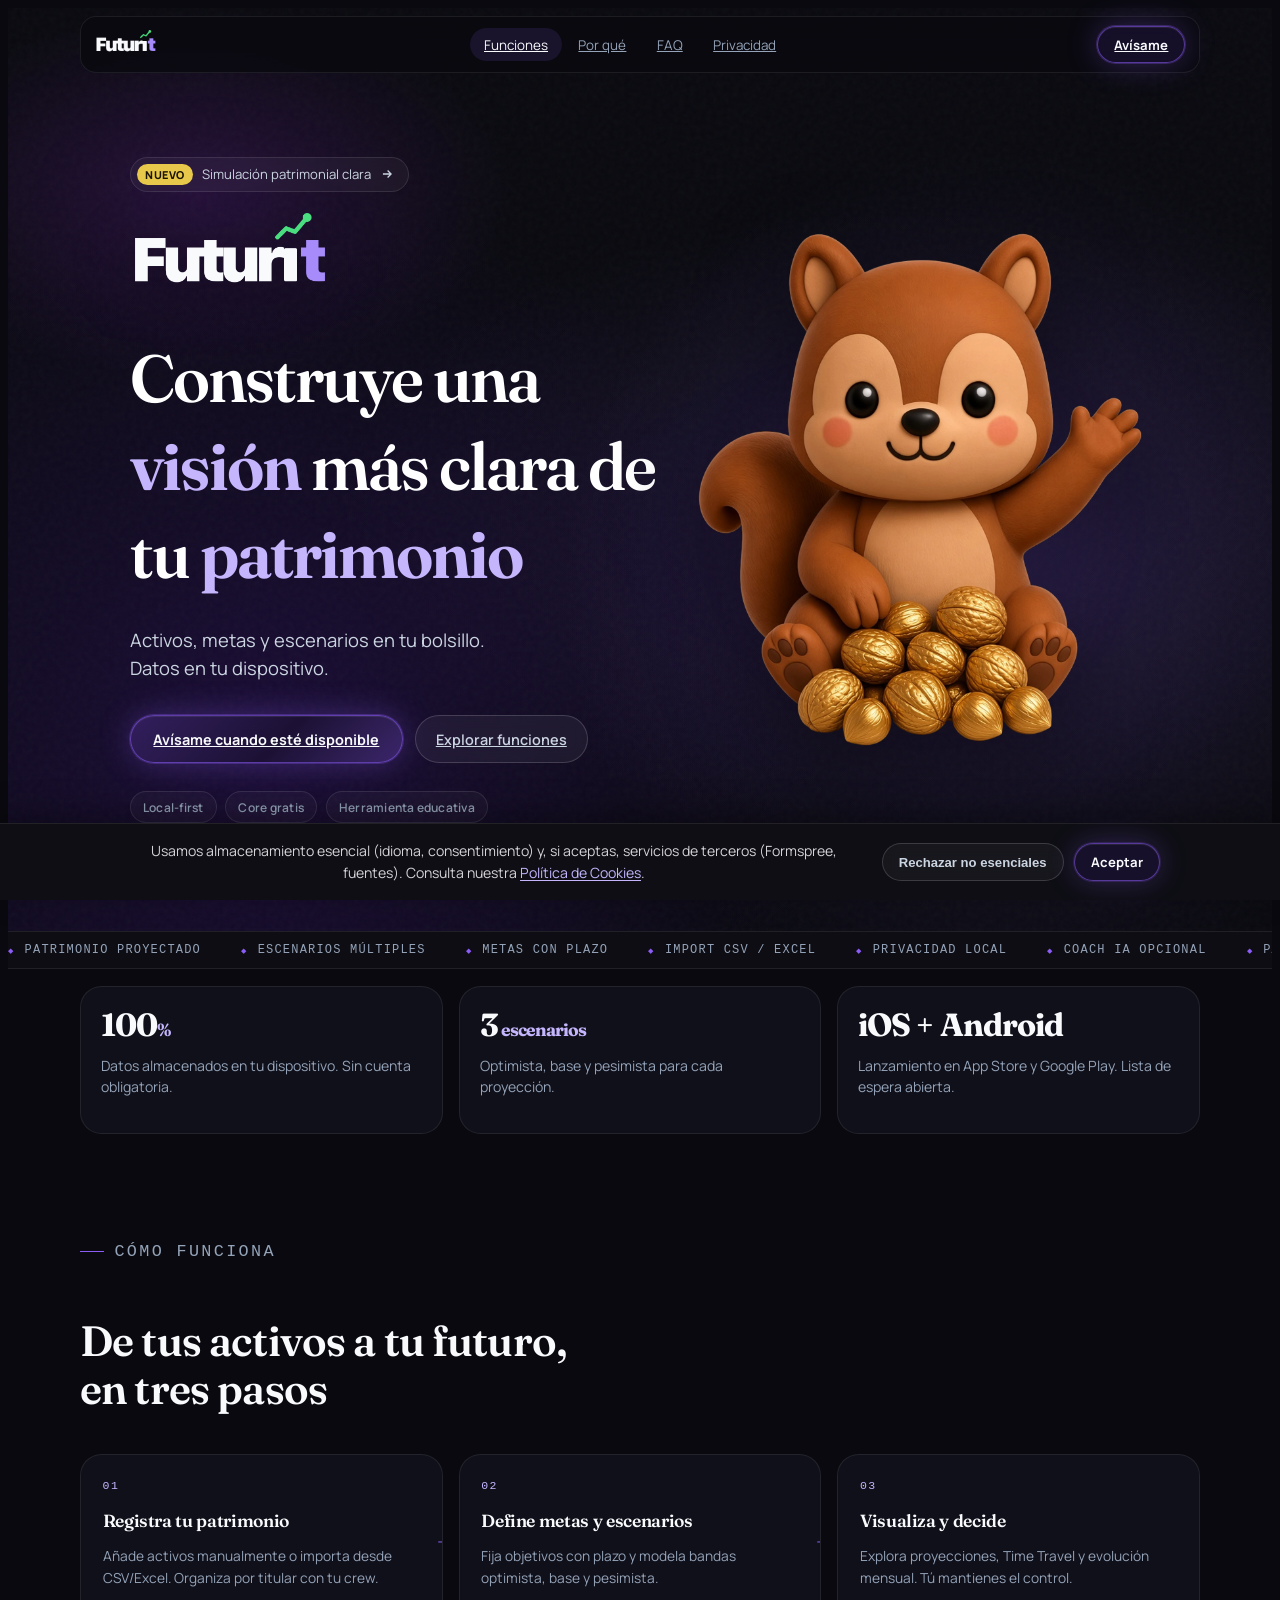
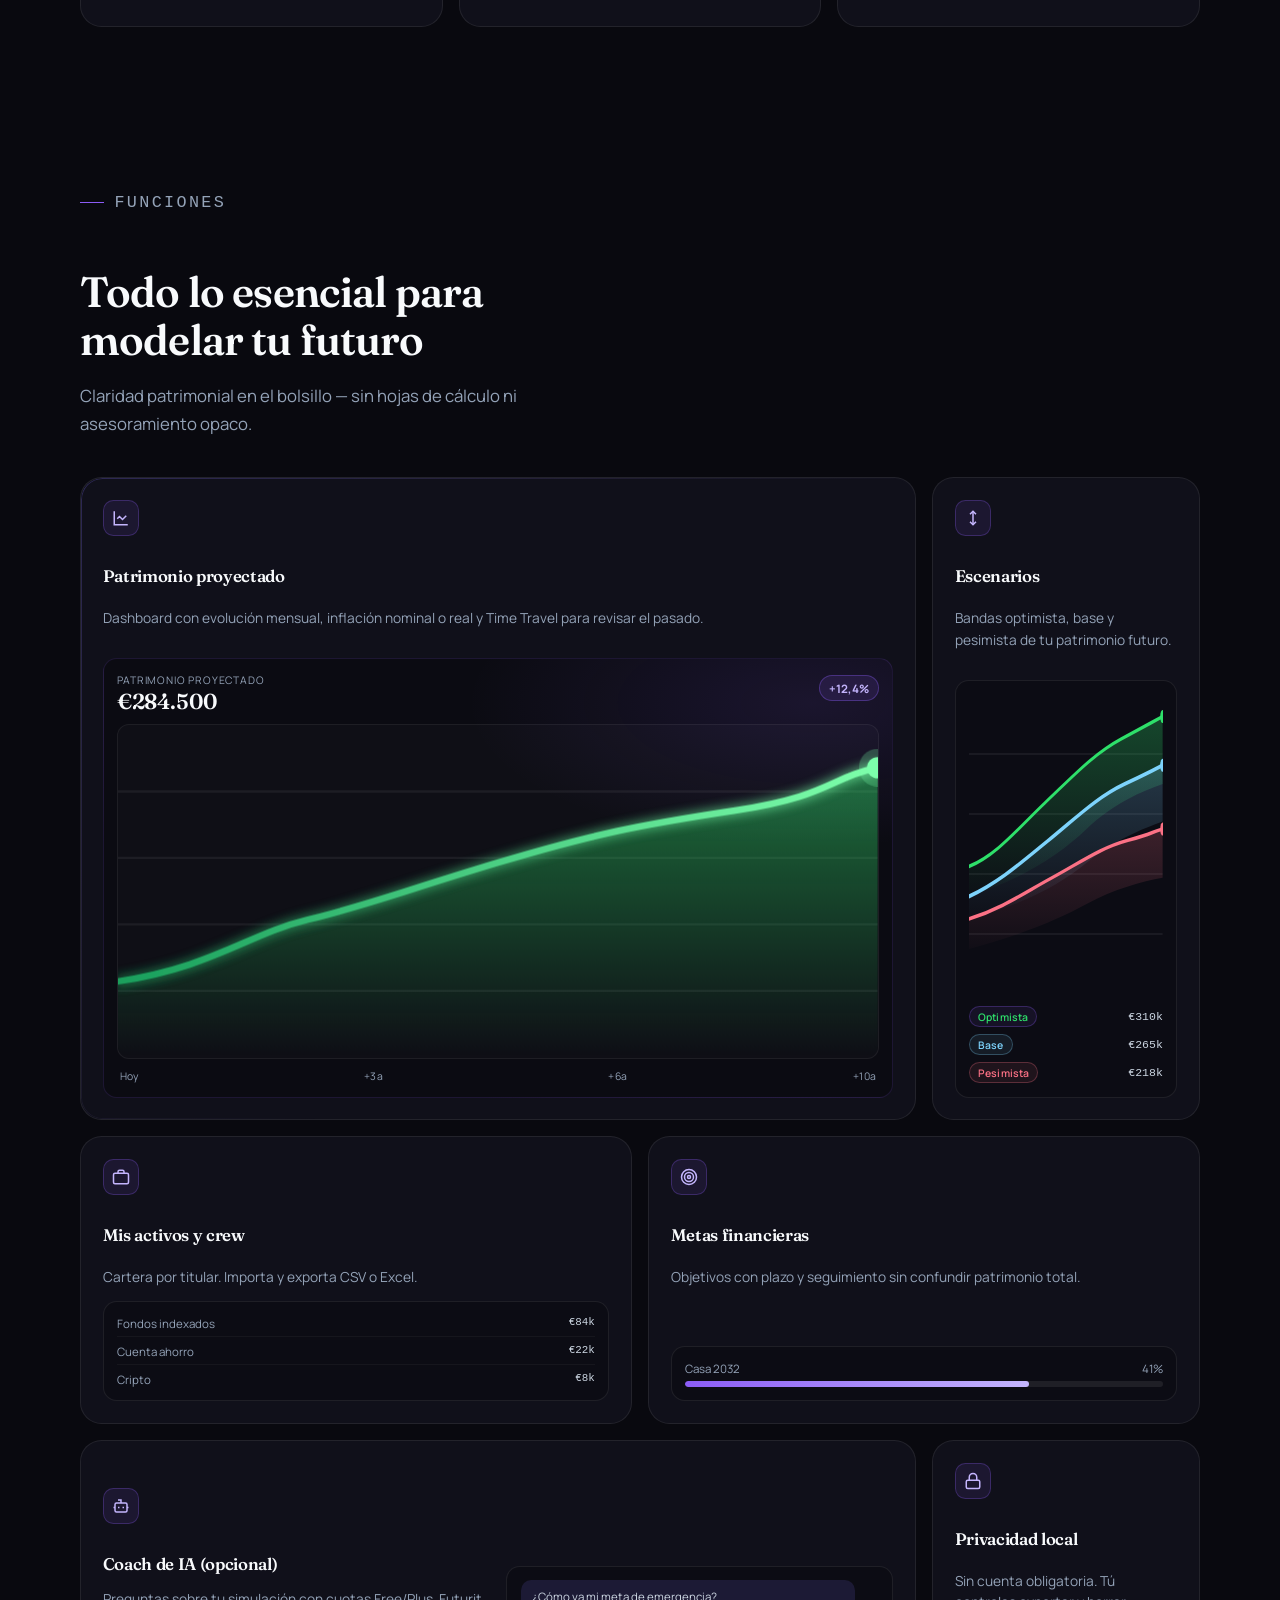
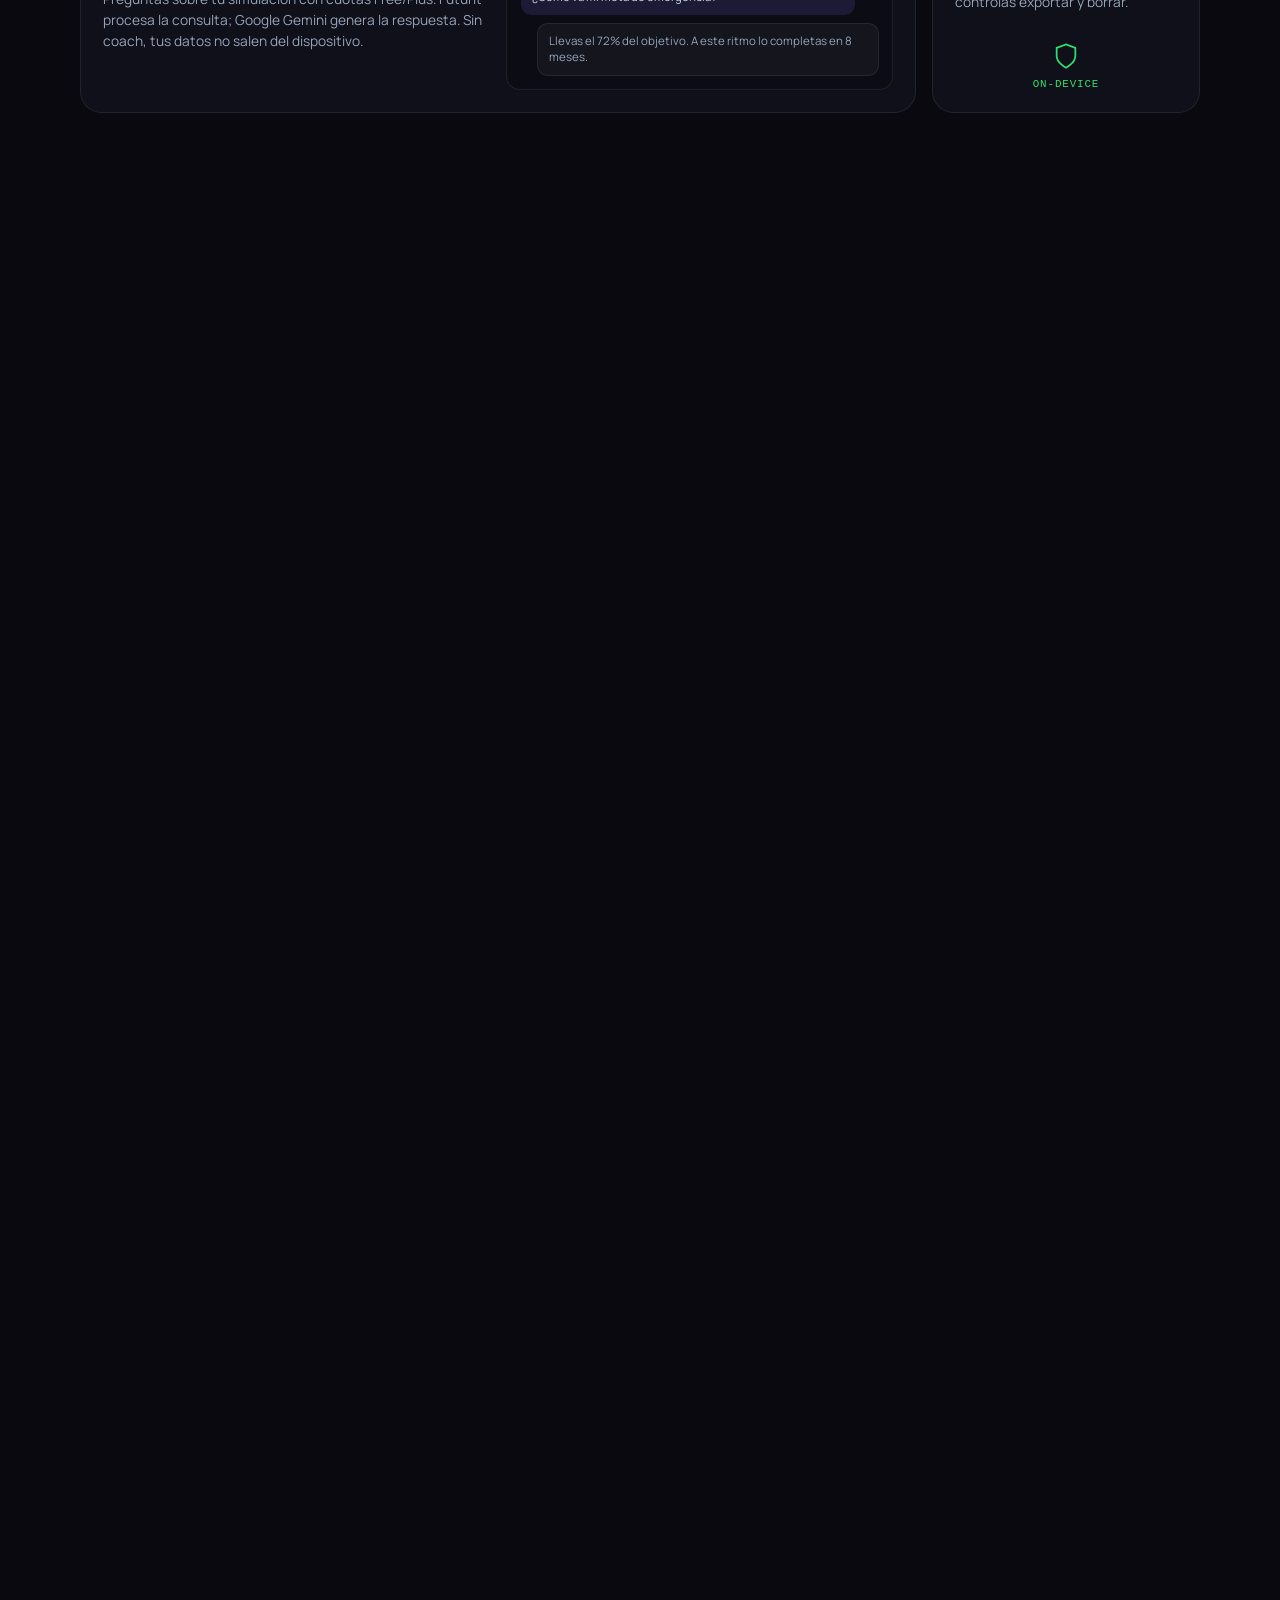
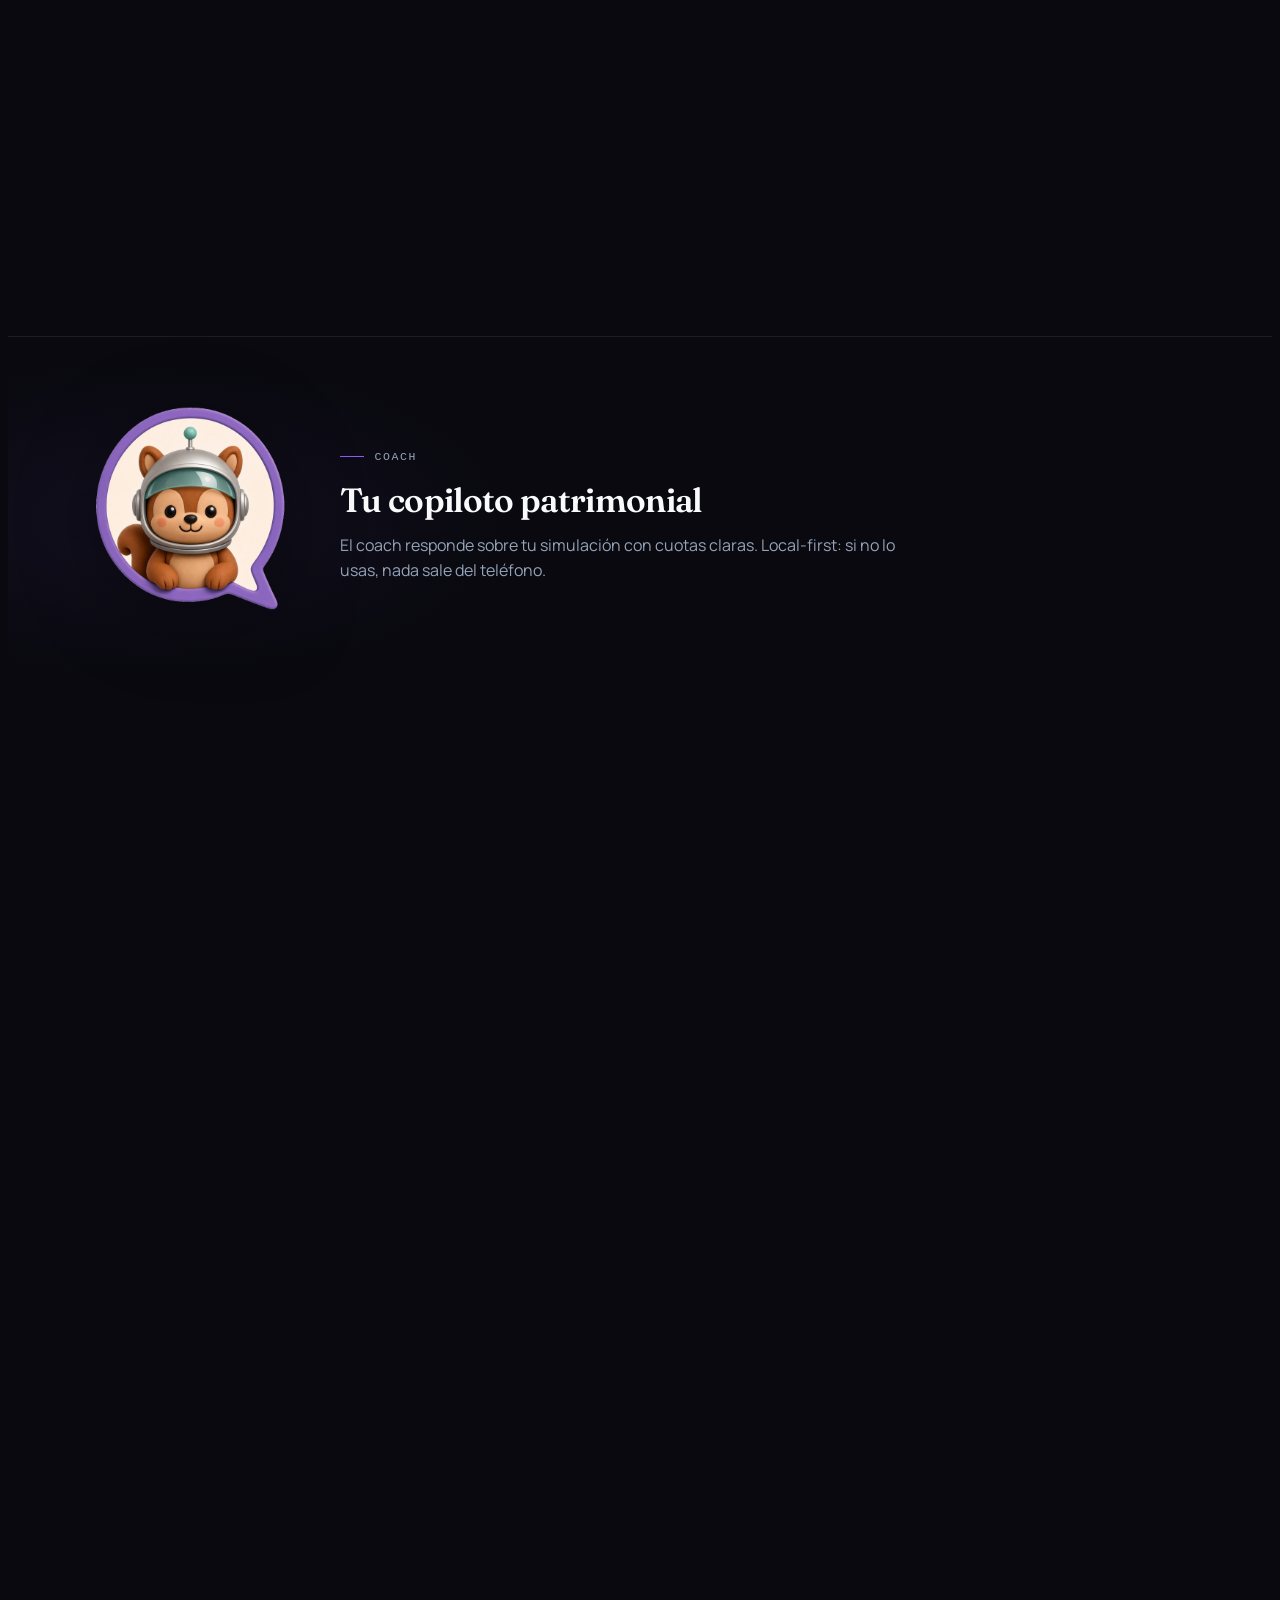
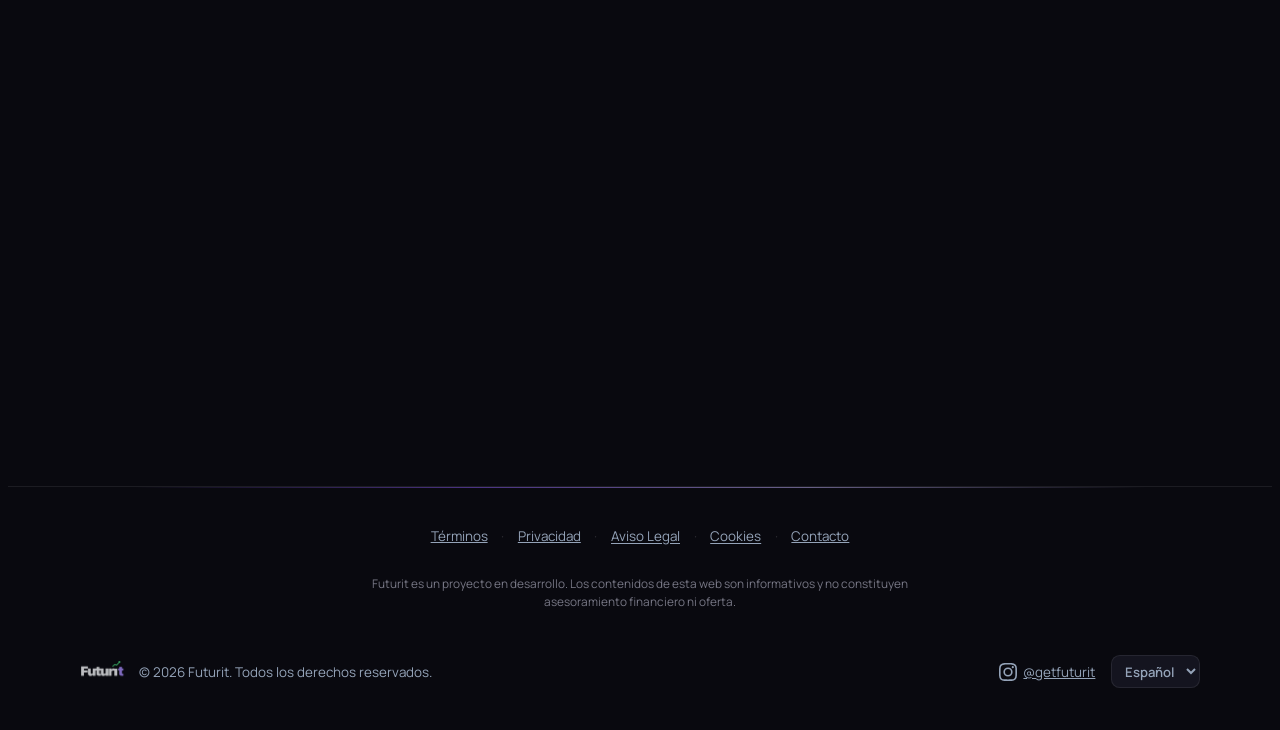
==== index.html @ d4fb4b2b "[RHA] Sync squared logo assets and clear leftover green surfaces. Co-authored-by: Cursor <cursoragen" ====
<!DOCTYPE html>
<html lang="es">
<head>
  <meta charset="UTF-8">
  <meta name="viewport" content="width=device-width, initial-scale=1.0">
  <title>Futurit — App de simulación patrimonial | getfuturit.app</title>
  <meta name="description" content="Futurit es la app para visualizar tu patrimonio, activos, metas y escenarios financieros. Simulador patrimonial personal. Datos en tu dispositivo. Próximamente en iOS y Android.">
  <meta name="keywords" content="Futurit, getfuturit, futurit app, patrimonio, simulación financiera, simulador patrimonial, activos, metas, escenarios, app iOS, app Android">
  <meta name="robots" content="index, follow, max-image-preview:large">
  <meta name="author" content="Buildit Labs">
  <meta name="application-name" content="Futurit">
  <meta name="apple-mobile-web-app-title" content="Futurit">
  <link rel="canonical" href="https://www.getfuturit.app/">
  <link rel="manifest" href="./manifest.json">
  <meta property="og:site_name" content="Futurit">
  <meta property="og:locale" content="es_ES">
  <meta property="og:title" content="Futurit — Simulador patrimonial personal">
  <meta property="og:description" content="Futurit te ayuda a visualizar tu patrimonio, activos, metas y escenarios. App en desarrollo para iOS y Android.">
  <meta property="og:type" content="website">
  <meta property="og:url" content="https://www.getfuturit.app/">
  <meta property="og:image" content="https://www.getfuturit.app/assets/og-image.png?v=5">
  <meta property="og:image:width" content="1200">
  <meta property="og:image:height" content="630">
  <meta property="og:image:alt" content="Futurit — simulador patrimonial personal">
  <meta name="twitter:card" content="summary_large_image">
  <meta name="twitter:site" content="@getfuturit">
  <meta name="twitter:title" content="Futurit — Simulador patrimonial personal">
  <meta name="twitter:description" content="Futurit te ayuda a visualizar tu patrimonio, activos, metas y escenarios. Próximamente en iOS y Android.">
  <meta name="twitter:image" content="https://www.getfuturit.app/assets/og-image.png?v=5">
  <meta name="twitter:image:alt" content="Futurit — simulador patrimonial personal">
  <meta name="theme-color" content="#09090f">
  <link rel="icon" href="./favicon.ico" sizes="any">
  <link rel="apple-touch-icon" href="./apple-touch-icon.png">
  <link rel="icon" type="image/png" sizes="48x48" href="./assets/icon-48.png?v=3">
  <link rel="icon" type="image/png" sizes="96x96" href="./assets/icon-96.png?v=3">
  <link rel="icon" type="image/png" sizes="192x192" href="./assets/icon-192.png?v=3">
  <link rel="icon" type="image/png" sizes="512x512" href="./assets/icon.png?v=3">
  <link rel="apple-touch-icon" sizes="192x192" href="./assets/icon-192.png?v=3">
  <link rel="preconnect" href="https://fonts.googleapis.com">
  <link rel="preconnect" href="https://fonts.gstatic.com" crossorigin>
  <link rel="preload" as="style" href="https://fonts.googleapis.com/css2?family=Fraunces:opsz,wght@9..144,500;9..144,600;9..144,700&family=Manrope:wght@400;500;600;700&display=swap" onload="this.onload=null;this.rel='stylesheet'">
  <noscript><link rel="stylesheet" href="https://fonts.googleapis.com/css2?family=Fraunces:opsz,wght@9..144,500;9..144,600;9..144,700&family=Manrope:wght@400;500;600;700&display=swap"></noscript>
  <link rel="stylesheet" href="./index.css?v=5">
  <script type="application/ld+json">
  {
    "@context": "https://schema.org",
    "@graph": [
      {
        "@type": "WebSite",
        "@id": "https://www.getfuturit.app/#website",
        "url": "https://www.getfuturit.app/",
        "name": "Futurit",
        "alternateName": ["getfuturit", "Futurit app", "getfuturit.app"],
        "description": "Futurit — simulador patrimonial personal para visualizar activos, metas y escenarios financieros.",
        "inLanguage": "es",
        "publisher": { "@id": "https://www.getfuturit.app/#organization" }
      },
      {
        "@type": "Organization",
        "@id": "https://www.getfuturit.app/#organization",
        "name": "Futurit",
        "legalName": "Buildit Labs",
        "url": "https://www.getfuturit.app/",
        "logo": {
          "@type": "ImageObject",
          "url": "https://www.getfuturit.app/assets/logo.png",
          "width": 1600,
          "height": 704
        },
        "sameAs": ["https://www.instagram.com/getfuturit/"],
        "contactPoint": {
          "@type": "ContactPoint",
          "email": "aplicacionfuturit@gmail.com",
          "contactType": "customer support",
          "availableLanguage": ["Spanish", "English"]
        }
      },
      {
        "@type": "MobileApplication",
        "@id": "https://www.getfuturit.app/#app",
        "name": "Futurit",
        "alternateName": "getfuturit",
        "url": "https://www.getfuturit.app/",
        "description": "Futurit es un simulador patrimonial personal: visualiza activos, metas y escenarios. Herramienta educativa; no es asesoramiento financiero regulado.",
        "applicationCategory": "FinanceApplication",
        "operatingSystem": "iOS, Android",
        "image": "https://www.getfuturit.app/assets/logo.png",
        "offers": { "@type": "Offer", "price": "0", "priceCurrency": "EUR" },
        "author": { "@id": "https://www.getfuturit.app/#organization" }
      },
      {
        "@type": "FAQPage",
        "@id": "https://www.getfuturit.app/#faq",
        "mainEntity": [
          {
            "@type": "Question",
            "name": "¿Futurit es asesoramiento financiero?",
            "acceptedAnswer": {
              "@type": "Answer",
              "text": "No. Futurit es una herramienta educativa de simulación. No ofrece recomendaciones de inversión reguladas ni sustituye a un asesor profesional."
            }
          },
          {
            "@type": "Question",
            "name": "¿Dónde se guardan mis datos en Futurit?",
            "acceptedAnswer": {
              "@type": "Answer",
              "text": "En la app, los datos permanecen en tu dispositivo. Esta web solo recoge tu email si te apuntas a la lista de espera."
            }
          },
          {
            "@type": "Question",
            "name": "¿Cuándo estará disponible Futurit?",
            "acceptedAnswer": {
              "@type": "Answer",
              "text": "Futurit se está preparando para el lanzamiento en la App Store y Google Play. Apúntate a la lista y te avisaremos cuando esté listo."
            }
          },
          {
            "@type": "Question",
            "name": "¿Tiene coste la app Futurit?",
            "acceptedAnswer": {
              "@type": "Answer",
              "text": "El simulador core será gratuito. Futurit Plus puede llegar más adelante vía compra in-app; hoy no hay cobro. El coach opcional usa la infraestructura de Futurit (cuotas); al usarlo se envía un resumen de tu simulación a Google Gemini."
            }
          }
        ]
      }
    ]
  }
  </script>
</head>
<body>
<div class="scroll-progress" id="scroll-progress" aria-hidden="true"></div>

<header id="site-header" class="site-header site-header--slim">
  <div class="header-shell header-shell--slim">
    <a href="./" class="site-logo-link" aria-label="Futurit — inicio">
      <img src="./assets/logo.png" alt="Futurit — simulador patrimonial personal" class="site-logo" width="200" height="88" fetchpriority="high" decoding="async">
    </a>
    <nav class="header-nav" aria-label="Principal">
      <a href="#features" data-lang="nav-features">Funciones</a>
      <a href="#compare" data-lang="nav-compare">Por qué</a>
      <a href="#faq" data-lang="nav-faq">FAQ</a>
      <a href="./privacidad.html" data-lang="nav-privacy">Privacidad</a>
    </nav>
    <div class="header-actions">
      <a href="#cta" class="btn-primary btn-glow btn-sm" data-lang="notify-me">Avísame</a>
      <button type="button" id="mobile-nav-toggle" class="mobile-nav-toggle" aria-expanded="false" aria-controls="mobile-nav" aria-label="Menú">
        <svg width="18" height="18" viewBox="0 0 24 24" fill="none" stroke="currentColor" stroke-width="2" aria-hidden="true"><path d="M4 7h16M4 12h16M4 17h16"/></svg>
      </button>
    </div>
    <nav id="mobile-nav" class="mobile-nav" aria-label="Navegación móvil">
      <a href="#features" data-lang="nav-features">Funciones</a>
      <a href="#compare" data-lang="nav-compare">Por qué</a>
      <a href="#faq" data-lang="nav-faq">FAQ</a>
      <a href="./privacidad.html" data-lang="nav-privacy">Privacidad</a>
      <a href="#cta" data-lang="notify-me">Avísame</a>
    </nav>
  </div>
</header>

<main>
  <section class="hero hero--premium" id="top">
    <div class="hero-wash" aria-hidden="true"></div>
    <div class="hero-grain" aria-hidden="true"></div>

    <div class="container hero-split">
      <div class="hero-copy">
        <div class="hero-eyebrow reveal">
          <span class="hero-eyebrow-new" data-lang="hero-new">Nuevo</span>
          <span data-lang="hero-eyebrow">Simulación patrimonial clara</span>
          <svg width="14" height="14" viewBox="0 0 24 24" fill="none" stroke="currentColor" stroke-width="2.2" aria-hidden="true"><path d="M5 12h14M13 6l6 6-6 6"/></svg>
        </div>

        <p class="hero-brand-mark reveal" aria-label="Futurit">
          <img src="./assets/logo.png" alt="Futurit" class="hero-brand-logo" width="280" height="123" fetchpriority="high" decoding="async">
        </p>

        <h1 class="hero-title" id="hero-title" data-lang-words="hero-title">Construye una visión más clara de tu patrimonio</h1>

        <p class="hero-subtitle reveal reveal-delay-1" data-lang="hero-subtitle">
          Activos, metas y escenarios en tu bolsillo. Datos en tu dispositivo.
        </p>

        <div class="hero-actions reveal reveal-delay-2">
          <a href="#cta" class="btn-primary btn-glow btn-shimmer" data-lang="notify-me-cta">Avísame cuando esté disponible</a>
          <a href="#features" class="btn-ghost btn-glass" data-lang="hero-explore">Explorar funciones</a>
        </div>

        <ul class="hero-trust reveal reveal-delay-3" aria-label="Principios">
          <li data-lang="principle-1">Local-first</li>
          <li data-lang="principle-2">Core gratis</li>
          <li data-lang="principle-3">Herramienta educativa</li>
        </ul>
      </div>

      <div class="hero-stage hero-stage--mascot reveal reveal-delay-1" id="hero-stage" aria-hidden="true">
        <div class="mascot-glow"></div>
        <div class="mascot-core" id="orb-spin">
          <picture>
            <source srcset="./assets/hero-mascot.webp?v=3" type="image/webp">
            <img
              src="./assets/hero-mascot.png?v=3"
              alt=""
              class="mascot-hero-img"
              width="1400"
              height="1823"
              decoding="async"
              fetchpriority="high"
            >
          </picture>
        </div>
      </div>
    </div>
    <p class="hero-disclaimer-bar" data-lang="hero-disclaimer">Herramienta educativa de simulación. No es asesoramiento financiero ni de inversión regulado.</p>
  </section>

  <section class="marquee-section" aria-hidden="true">
    <div class="marquee-row">
      <div class="marquee-track">
        <div class="marquee-group">
          <span class="marquee-item" data-lang="mq-1">Patrimonio proyectado</span>
          <span class="marquee-item" data-lang="mq-2">Escenarios múltiples</span>
          <span class="marquee-item" data-lang="mq-3">Metas con plazo</span>
          <span class="marquee-item" data-lang="mq-4">Import CSV / Excel</span>
          <span class="marquee-item" data-lang="mq-5">Privacidad local</span>
          <span class="marquee-item" data-lang="mq-6">Coach IA opcional</span>
        </div>
        <div class="marquee-group" aria-hidden="true">
          <span class="marquee-item" data-lang="mq-1">Patrimonio proyectado</span>
          <span class="marquee-item" data-lang="mq-2">Escenarios múltiples</span>
          <span class="marquee-item" data-lang="mq-3">Metas con plazo</span>
          <span class="marquee-item" data-lang="mq-4">Import CSV / Excel</span>
          <span class="marquee-item" data-lang="mq-5">Privacidad local</span>
          <span class="marquee-item" data-lang="mq-6">Coach IA opcional</span>
        </div>
      </div>
    </div>
    <div class="marquee-row marquee-row--reverse">
      <div class="marquee-track">
        <div class="marquee-group">
          <span class="marquee-item" data-lang="mq-7">Time Travel</span>
          <span class="marquee-item" data-lang="mq-8">Inflación real</span>
          <span class="marquee-item" data-lang="mq-9">Core gratis</span>
          <span class="marquee-item" data-lang="mq-10">Exporta tus datos</span>
          <span class="marquee-item" data-lang="mq-11">Crew patrimonial</span>
          <span class="marquee-item" data-lang="mq-12">Herramienta educativa</span>
        </div>
        <div class="marquee-group" aria-hidden="true">
          <span class="marquee-item" data-lang="mq-7">Time Travel</span>
          <span class="marquee-item" data-lang="mq-8">Inflación real</span>
          <span class="marquee-item" data-lang="mq-9">Core gratis</span>
          <span class="marquee-item" data-lang="mq-10">Exporta tus datos</span>
          <span class="marquee-item" data-lang="mq-11">Crew patrimonial</span>
          <span class="marquee-item" data-lang="mq-12">Herramienta educativa</span>
        </div>
      </div>
    </div>
  </section>

  <section class="principles-section" aria-label="Principios">
    <div class="container principles-grid">
      <div class="principle-pill reveal"><span class="principle-icon">◆</span><span data-lang="principle-1">Local-first</span></div>
      <div class="principle-pill reveal reveal-delay-1"><span class="principle-icon">◆</span><span data-lang="principle-2">Core gratis</span></div>
      <div class="principle-pill reveal reveal-delay-2"><span class="principle-icon">◆</span><span data-lang="principle-3">Herramienta educativa</span></div>
      <div class="principle-pill reveal reveal-delay-3"><span class="principle-icon">◆</span><span data-lang="principle-4">iOS y Android</span></div>
    </div>
  </section>

  <section class="stats-section">
    <div class="container stats-grid">
      <article class="stat-card spotlight-card reveal">
        <div class="stat-value"><span data-count="100">0</span><span class="suffix">%</span></div>
        <p class="stat-label" data-lang="stat-1">Datos almacenados en tu dispositivo. Sin cuenta obligatoria.</p>
      </article>
      <article class="stat-card spotlight-card reveal reveal-delay-1">
        <div class="stat-value"><span data-count="3">0</span><span class="suffix" data-lang="stat-2-suffix"> escenarios</span></div>
        <p class="stat-label" data-lang="stat-2">Optimista, base y pesimista para cada proyección.</p>
      </article>
      <article class="stat-card spotlight-card reveal reveal-delay-2">
        <div class="stat-value" data-lang="stat-3-value">iOS + Android</div>
        <p class="stat-label" data-lang="stat-3">Lanzamiento en App Store y Google Play. Lista de espera abierta.</p>
      </article>
    </div>
  </section>

  <section class="process-section">
    <div class="container">
      <div class="section-heading reveal">
        <p class="section-label"><span data-lang="section-process">Cómo funciona</span></p>
        <h2 data-lang="process-title">De tus activos a tu futuro, en tres pasos</h2>
      </div>
      <ol class="process-grid">
        <li class="process-step spotlight-card reveal">
          <span class="process-num">01</span>
          <h3 data-lang="step-1-title">Registra tu patrimonio</h3>
          <p data-lang="step-1-desc">Añade activos manualmente o importa desde CSV/Excel. Organiza por titular con tu crew.</p>
        </li>
        <li class="process-step spotlight-card reveal reveal-delay-1">
          <span class="process-num">02</span>
          <h3 data-lang="step-2-title">Define metas y escenarios</h3>
          <p data-lang="step-2-desc">Fija objetivos con plazo y modela bandas optimista, base y pesimista.</p>
        </li>
        <li class="process-step spotlight-card reveal reveal-delay-2">
          <span class="process-num">03</span>
          <h3 data-lang="step-3-title">Visualiza y decide</h3>
          <p data-lang="step-3-desc">Explora proyecciones, Time Travel y evolución mensual. Tú mantienes el control.</p>
        </li>
      </ol>
    </div>
  </section>

  <section id="features" class="features-section">
    <div class="container">
      <div class="section-heading reveal">
        <p class="section-label"><span data-lang="section-features">Funciones</span></p>
        <h2 data-lang="features-title">Todo lo esencial para modelar tu futuro</h2>
        <p data-lang="features-subtitle">Claridad patrimonial en el bolsillo — sin hojas de cálculo ni asesoramiento opaco.</p>
      </div>

      <div class="bento-grid">
        <article class="bento-card bento-card--hero spotlight-card gradient-border reveal">
          <div class="bento-icon">
            <svg width="18" height="18" viewBox="0 0 24 24" fill="none" stroke="currentColor" stroke-width="2" aria-hidden="true"><path d="M3 3v18h18"/><path d="m19 9-5 5-4-4-3 3"/></svg>
          </div>
          <h3 data-lang="f1-title">Patrimonio proyectado</h3>
          <p data-lang="f1-desc">Dashboard con evolución mensual, inflación nominal o real y Time Travel para revisar el pasado.</p>
          <div class="bento-mini-ui bento-dash" aria-hidden="true">
            <div class="bento-dash-top">
              <div>
                <span class="bento-dash-label" data-lang="ui-wealth">Patrimonio proyectado</span>
                <strong class="bento-dash-value">€284.500</strong>
              </div>
              <span class="bento-dash-delta">+12,4%</span>
            </div>
            <div class="bento-dash-chart">
              <svg viewBox="0 0 320 140" preserveAspectRatio="none" class="bento-dash-svg">
                <defs>
                  <linearGradient id="dash-fill" x1="0" y1="0" x2="0" y2="1">
                    <stop offset="0%" stop-color="rgba(46,224,106,0.45)"/>
                    <stop offset="100%" stop-color="rgba(46,224,106,0)"/>
                  </linearGradient>
                  <linearGradient id="dash-stroke" x1="0" y1="0" x2="1" y2="0">
                    <stop offset="0%" stop-color="#1a9f5c"/>
                    <stop offset="100%" stop-color="#7dffab"/>
                  </linearGradient>
                  <filter id="dash-glow" x="-20%" y="-20%" width="140%" height="140%">
                    <feGaussianBlur stdDeviation="2.5" result="blur"/>
                    <feMerge>
                      <feMergeNode in="blur"/>
                      <feMergeNode in="SourceGraphic"/>
                    </feMerge>
                  </filter>
                </defs>
                <g class="bento-dash-grid" stroke="rgba(255,255,255,0.06)" stroke-width="1">
                  <line x1="0" y1="28" x2="320" y2="28"/>
                  <line x1="0" y1="56" x2="320" y2="56"/>
                  <line x1="0" y1="84" x2="320" y2="84"/>
                  <line x1="0" y1="112" x2="320" y2="112"/>
                </g>
                <path class="bento-dash-area" d="M0,108 C40,102 55,88 80,82 S120,70 160,58 S220,42 260,36 S300,22 320,18 L320,140 L0,140 Z" fill="url(#dash-fill)"/>
                <path class="bento-dash-line" d="M0,108 C40,102 55,88 80,82 S120,70 160,58 S220,42 260,36 S300,22 320,18" fill="none" stroke="url(#dash-stroke)" stroke-width="2.75" stroke-linecap="round" filter="url(#dash-glow)"/>
                <circle class="bento-dash-dot" cx="320" cy="18" r="4.5" fill="#7dffab"/>
                <circle class="bento-dash-dot" cx="320" cy="18" r="8" fill="rgba(125,255,171,0.25)"/>
              </svg>
            </div>
            <div class="bento-dash-axis">
              <span data-lang="axis-today">Hoy</span>
              <span data-lang="axis-3y">+3a</span>
              <span data-lang="axis-6y">+6a</span>
              <span data-lang="axis-10y">+10a</span>
            </div>
          </div>
        </article>

        <article class="bento-card bento-card--tall spotlight-card reveal reveal-delay-1">
          <div class="bento-icon">
            <svg width="18" height="18" viewBox="0 0 24 24" fill="none" stroke="currentColor" stroke-width="2" aria-hidden="true"><path d="M12 3v18"/><path d="m8 7 4-4 4 4"/><path d="m8 17 4 4 4-4"/></svg>
          </div>
          <h3 data-lang="f4-title">Escenarios</h3>
          <p data-lang="f4-desc">Bandas optimista, base y pesimista de tu patrimonio futuro.</p>
          <div class="bento-mini-ui mini-scenarios" aria-hidden="true">
            <div class="mini-scenario-chart">
              <svg viewBox="0 0 280 160" preserveAspectRatio="none" class="mini-scenario-svg">
                <defs>
                  <linearGradient id="band-opt-fill" x1="0" y1="0" x2="0" y2="1">
                    <stop offset="0%" stop-color="rgba(46,224,106,0.28)"/>
                    <stop offset="100%" stop-color="rgba(46,224,106,0.02)"/>
                  </linearGradient>
                  <linearGradient id="band-base-fill" x1="0" y1="0" x2="0" y2="1">
                    <stop offset="0%" stop-color="rgba(125,211,252,0.22)"/>
                    <stop offset="100%" stop-color="rgba(125,211,252,0.02)"/>
                  </linearGradient>
                  <linearGradient id="band-pes-fill" x1="0" y1="0" x2="0" y2="1">
                    <stop offset="0%" stop-color="rgba(251,113,133,0.2)"/>
                    <stop offset="100%" stop-color="rgba(251,113,133,0.02)"/>
                  </linearGradient>
                </defs>
                <g stroke="rgba(255,255,255,0.06)" stroke-width="1">
                  <line x1="0" y1="32" x2="280" y2="32"/>
                  <line x1="0" y1="64" x2="280" y2="64"/>
                  <line x1="0" y1="96" x2="280" y2="96"/>
                  <line x1="0" y1="128" x2="280" y2="128"/>
                </g>
                <!-- Optimistic band (top) -->
                <path d="M0,92 C40,86 70,72 110,58 S180,32 220,24 S260,16 280,12 L280,48 C250,52 210,58 170,72 S80,98 0,108 Z" fill="url(#band-opt-fill)"/>
                <path d="M0,92 C40,86 70,72 110,58 S180,32 220,24 S260,16 280,12" fill="none" stroke="#2ee06a" stroke-width="2" stroke-linecap="round"/>
                <!-- Base band -->
                <path d="M0,108 C45,100 75,90 115,78 S185,55 225,48 S260,42 280,38 L280,68 C250,72 210,78 170,90 S80,112 0,120 Z" fill="url(#band-base-fill)"/>
                <path d="M0,108 C45,100 75,90 115,78 S185,55 225,48 S260,42 280,38" fill="none" stroke="#7dd3fc" stroke-width="2.25" stroke-linecap="round"/>
                <!-- Pessimistic band (bottom) -->
                <path d="M0,120 C50,114 80,106 120,98 S190,82 230,78 S260,74 280,72 L280,98 C250,100 210,104 170,112 S80,128 0,136 Z" fill="url(#band-pes-fill)"/>
                <path d="M0,120 C50,114 80,106 120,98 S190,82 230,78 S260,74 280,72" fill="none" stroke="#fb7185" stroke-width="2" stroke-linecap="round"/>
                <circle cx="280" cy="12" r="3.5" fill="#2ee06a"/>
                <circle cx="280" cy="38" r="3.5" fill="#7dd3fc"/>
                <circle cx="280" cy="72" r="3.5" fill="#fb7185"/>
              </svg>
            </div>
            <div class="mini-scenario-legend">
              <div class="mini-scenario"><span class="tag tag-opt" data-lang="tag-opt">Optimista</span><span>€310k</span></div>
              <div class="mini-scenario"><span class="tag tag-base" data-lang="tag-base">Base</span><span>€265k</span></div>
              <div class="mini-scenario"><span class="tag tag-pes" data-lang="tag-pes">Pesimista</span><span>€218k</span></div>
            </div>
          </div>
        </article>

        <article class="bento-card bento-card--activos spotlight-card reveal">
          <div class="bento-icon">
            <svg width="18" height="18" viewBox="0 0 24 24" fill="none" stroke="currentColor" stroke-width="2" aria-hidden="true"><rect x="2" y="7" width="20" height="14" rx="2"/><path d="M16 7V5a2 2 0 0 0-2-2h-4a2 2 0 0 0-2 2v2"/></svg>
          </div>
          <h3 data-lang="f2-title">Mis activos y crew</h3>
          <p data-lang="f2-desc">Cartera por titular. Importa y exporta CSV o Excel.</p>
          <div class="bento-mini-ui mini-assets" aria-hidden="true">
            <div class="asset-row"><span data-lang="asset-1">Fondos indexados</span><span>€84k</span></div>
            <div class="asset-row"><span data-lang="asset-2">Cuenta ahorro</span><span>€22k</span></div>
            <div class="asset-row"><span data-lang="asset-3">Cripto</span><span>€8k</span></div>
          </div>
        </article>

        <article class="bento-card bento-card--metas spotlight-card reveal reveal-delay-1">
          <div class="bento-icon">
            <svg width="18" height="18" viewBox="0 0 24 24" fill="none" stroke="currentColor" stroke-width="2" aria-hidden="true"><circle cx="12" cy="12" r="10"/><circle cx="12" cy="12" r="6"/><circle cx="12" cy="12" r="2"/></svg>
          </div>
          <h3 data-lang="f3-title">Metas financieras</h3>
          <p data-lang="f3-desc">Objetivos con plazo y seguimiento sin confundir patrimonio total.</p>
          <div class="bento-mini-ui" aria-hidden="true">
            <div class="mini-goal-row"><span data-lang="goal-1">Casa 2032</span><span>41%</span></div>
            <div class="ui-progress" style="margin-top:0.35rem"><span style="width:41%"></span></div>
          </div>
        </article>

        <article class="bento-card bento-card--coach spotlight-card reveal">
          <div class="bento-wide-inner">
            <div>
              <div class="bento-icon">
                <svg width="18" height="18" viewBox="0 0 24 24" fill="none" stroke="currentColor" stroke-width="2" aria-hidden="true"><path d="M12 8V4H8"/><rect x="4" y="8" width="16" height="12" rx="2"/><path d="M2 14h2M20 14h2M15 13v2M9 13v2"/></svg>
              </div>
              <h3 data-lang="f5-title">Coach de IA (opcional)</h3>
              <p data-lang="f5-desc">Preguntas sobre tu simulación con cuotas Free/Plus. Futurit procesa la consulta; Google Gemini genera la respuesta. Sin coach, tus datos no salen del dispositivo.</p>
            </div>
            <div class="bento-mini-ui mini-chat" aria-hidden="true">
              <div class="chat-bubble chat-user" data-lang="chat-user">¿Cómo va mi meta de emergencia?</div>
              <div class="chat-bubble chat-ai" data-lang="chat-ai">Llevas el 72% del objetivo. A este ritmo lo completas en 8 meses.</div>
            </div>
          </div>
        </article>

        <article class="bento-card bento-card--privacy spotlight-card reveal reveal-delay-1">
          <div class="bento-icon">
            <svg width="18" height="18" viewBox="0 0 24 24" fill="none" stroke="currentColor" stroke-width="2" aria-hidden="true"><rect x="3" y="11" width="18" height="11" rx="2"/><path d="M7 11V7a5 5 0 0 1 10 0v4"/></svg>
          </div>
          <h3 data-lang="f6-title">Privacidad local</h3>
          <p data-lang="f6-desc">Sin cuenta obligatoria. Tú controlas exportar y borrar.</p>
          <div class="privacy-badge" aria-hidden="true">
            <svg width="28" height="28" viewBox="0 0 24 24" fill="none" stroke="currentColor" stroke-width="1.5"><path d="M12 22s8-4 8-10V5l-8-3-8 3v7c0 6 8 10 8 10z"/></svg>
            <span data-lang="privacy-badge">On-device</span>
          </div>
        </article>
      </div>
    </div>
  </section>

  <section id="compare" class="compare-section">
    <div class="container">
      <div class="section-heading reveal">
        <p class="section-label"><span data-lang="section-compare">Por qué Futurit</span></p>
        <h2 data-lang="compare-title">Deja la hoja de cálculo atrás</h2>
        <p data-lang="compare-subtitle">Arrastra el control para ver la diferencia entre un Excel patrimonial y Futurit.</p>
      </div>

      <div class="compare-wrap reveal" id="compare-wrap" tabindex="0" role="slider" aria-valuemin="8" aria-valuemax="92" aria-valuenow="50" aria-label="Comparar Excel y Futurit">
        <div class="compare-layer compare-excel" aria-hidden="true">
          <div class="excel-mock">
            <div class="excel-toolbar"><span></span><span></span><span></span></div>
            <div class="excel-grid">
              <div class="excel-cell head" data-lang="excel-head-asset">Activo</div>
              <div class="excel-cell head excel-cell--val" data-lang="excel-head-value">Valor</div>
              <div class="excel-cell" data-lang="excel-row-1">Fondo A</div>
              <div class="excel-cell num excel-cell--val">€84.200</div>
              <div class="excel-cell" data-lang="excel-row-2">Cuenta</div>
              <div class="excel-cell num excel-cell--val">€22.000</div>
              <div class="excel-cell" data-lang="excel-row-3">Cripto</div>
              <div class="excel-cell num err excel-cell--val">€8.400</div>
              <div class="excel-cell warn" style="grid-column:span 2" data-lang="excel-warn">⚠ Fórmulas desactualizadas · Sin escenarios</div>
            </div>
          </div>
        </div>
        <div class="compare-layer compare-app" id="compare-app-layer" aria-hidden="true">
          <div class="compare-app-ui">
            <div class="compare-app-header">
              <img src="./assets/logo.png" alt="Futurit" class="compare-app-logo" width="120" height="53" loading="lazy" decoding="async">
              <span class="viz-pill" data-lang="viz-pill">Escenario base</span>
            </div>
            <p class="compare-app-label" data-lang="ui-wealth">Patrimonio proyectado</p>
            <p class="compare-app-value num-tabular">€284.500</p>
            <div class="compare-app-chart">
              <svg viewBox="0 0 200 60" preserveAspectRatio="none" aria-hidden="true">
                <defs>
                  <linearGradient id="cmp-fill" x1="0" y1="0" x2="0" y2="1">
                    <stop offset="0%" stop-color="rgba(46,224,106,0.35)"/>
                    <stop offset="100%" stop-color="rgba(46,224,106,0)"/>
                  </linearGradient>
                  <linearGradient id="cmp-grad" x1="0" y1="0" x2="1" y2="0">
                    <stop stop-color="#1a9f5c"/>
                    <stop offset="1" stop-color="#2ee06a"/>
                  </linearGradient>
                </defs>
                <path d="M0,50 L40,42 L80,35 L120,28 L160,18 L200,10 L200,60 L0,60 Z" fill="url(#cmp-fill)"/>
                <path d="M0,50 L40,42 L80,35 L120,28 L160,18 L200,10" fill="none" stroke="url(#cmp-grad)" stroke-width="2.5" stroke-linecap="round"/>
              </svg>
              <div class="compare-app-chart-axis">
                <span data-lang="axis-today">Hoy</span>
                <span data-lang="axis-5y">+5a</span>
                <span data-lang="axis-10y">+10a</span>
              </div>
            </div>
            <div class="compare-app-scenarios">
              <span class="tag tag-opt" data-lang="tag-opt-amount">Optimista €310k</span>
              <span class="tag tag-base" data-lang="tag-base-amount">Base €265k</span>
              <span class="tag tag-pes" data-lang="tag-pes-amount">Pesimista €218k</span>
            </div>
          </div>
        </div>
        <div class="compare-handle" id="compare-handle" aria-hidden="true">
          <div class="compare-handle-line"></div>
          <div class="compare-handle-knob">
            <svg width="16" height="16" viewBox="0 0 24 24" fill="none" stroke="currentColor" stroke-width="2"><path d="M8 8l-4 4 4 4M16 8l4 4-4 4"/></svg>
          </div>
        </div>
        <input
          type="range"
          class="compare-range"
          id="compare-range"
          min="8"
          max="92"
          value="50"
          aria-label="Comparar Excel y Futurit"
          data-lang="compare-aria"
        >
        <span class="compare-label compare-label--left" data-lang="compare-left">Excel</span>
        <span class="compare-label compare-label--right">
          <img src="./assets/logo.png" alt="Futurit" class="compare-label-logo" width="100" height="44" loading="lazy" decoding="async">
        </span>
      </div>
    </div>
  </section>

  <section id="showcase" class="showcase-section">
    <div class="container">
      <div class="showcase-panel border-beam-wrap reveal">
        <div class="showcase-layout showcase-layout--photo">
          <div class="showcase-copy">
            <p class="section-label"><span data-lang="section-showcase">Vista previa</span></p>
            <h2 class="showcase-title" data-lang="showcase-title">Preparando el lanzamiento</h2>
            <p class="showcase-desc" data-lang="showcase-desc">Futurit llegará pronto a iOS y Android. Claridad patrimonial sin asesoramiento opaco.</p>
            <ul class="showcase-perks">
              <li data-lang="perk-1"><svg width="16" height="16" viewBox="0 0 24 24" fill="none" stroke="currentColor" stroke-width="2.5"><path d="M20 6 9 17l-5-5"/></svg> Sin hojas de cálculo</li>
              <li data-lang="perk-2"><svg width="16" height="16" viewBox="0 0 24 24" fill="none" stroke="currentColor" stroke-width="2.5"><path d="M20 6 9 17l-5-5"/></svg> Sin asesoramiento opaco</li>
              <li data-lang="perk-3"><svg width="16" height="16" viewBox="0 0 24 24" fill="none" stroke="currentColor" stroke-width="2.5"><path d="M20 6 9 17l-5-5"/></svg> Tus datos, tu dispositivo</li>
            </ul>
          </div>
          <div class="showcase-device" aria-hidden="true">
            <div class="phone-frame phone-frame--app">
              <div class="phone-notch"></div>
              <div class="phone-screen phone-screen--app">
                <div class="app-status-bar">
                  <span>9:41</span>
                  <span class="app-status-icons" aria-hidden="true">
                    <svg width="14" height="10" viewBox="0 0 14 10" fill="currentColor"><rect x="0" y="6" width="2" height="4" rx="0.4"/><rect x="3" y="4" width="2" height="6" rx="0.4"/><rect x="6" y="2" width="2" height="8" rx="0.4"/><rect x="9" y="0" width="2" height="10" rx="0.4"/></svg>
                    <svg width="14" height="10" viewBox="0 0 24 16" fill="none" stroke="currentColor" stroke-width="2"><path d="M1 8a10 10 0 0 1 15.5-8.4M5 8a6 6 0 0 1 9.3-5M9 8a2 2 0 0 1 3-1.7"/><circle cx="20" cy="12" r="1.5" fill="currentColor" stroke="none"/></svg>
                    <svg width="22" height="10" viewBox="0 0 28 12" fill="none"><rect x="0.5" y="0.5" width="22" height="11" rx="2.5" stroke="currentColor"/><rect x="2" y="2" width="16" height="8" rx="1.2" fill="currentColor"/><path d="M24 4v4a2 2 0 0 0 0-4z" fill="currentColor" opacity=".45"/></svg>
                  </span>
                </div>

                <div class="app-logo-bar">
                  <span class="app-logo-bar-spacer"></span>
                  <img src="./assets/logo.png" alt="Futurit" class="app-logo-img" width="200" height="88" decoding="async">
                  <span class="app-logo-bar-spacer app-logo-bar-spacer--end">
                    <svg width="16" height="16" viewBox="0 0 24 24" fill="none" stroke="currentColor" stroke-width="1.8" aria-hidden="true"><circle cx="12" cy="12" r="3"/><path d="M12 1v2M12 21v2M4.2 4.2l1.4 1.4M18.4 18.4l1.4 1.4M1 12h2M21 12h2M4.2 19.8l1.4-1.4M18.4 5.6l1.4-1.4"/></svg>
                  </span>
                </div>

                <div class="app-body">
                  <h3 class="app-screen-title" data-lang="mock-title">Tu resumen</h3>
                  <p class="app-screen-sub" data-lang="mock-sub">Proyecta, juega con el tiempo y mira crecer tu plan.</p>

                  <div class="app-card app-card--patrimonio">
                    <div class="app-card-label-row">
                      <span data-lang="ui-wealth">Patrimonio proyectado</span>
                      <span class="app-chip">2032 · 42a</span>
                    </div>
                    <strong class="app-card-value">€284.500</strong>
                    <span class="app-card-delta">+12,4% <span data-lang="mock-vs">vs mes anterior</span></span>
                    <svg class="app-mini-chart" viewBox="0 0 220 56" preserveAspectRatio="none" aria-hidden="true">
                      <defs>
                        <linearGradient id="mock-fill" x1="0" y1="0" x2="0" y2="1">
                          <stop offset="0%" stop-color="rgba(167,139,250,0.45)"/>
                          <stop offset="100%" stop-color="rgba(167,139,250,0)"/>
                        </linearGradient>
                      </defs>
                      <path d="M0,44 C30,40 50,36 70,30 S110,18 140,16 S180,20 220,8 L220,56 L0,56 Z" fill="url(#mock-fill)"/>
                      <path d="M0,44 C30,40 50,36 70,30 S110,18 140,16 S180,20 220,8" fill="none" stroke="#a78bfa" stroke-width="2.2" stroke-linecap="round"/>
                    </svg>
                  </div>

                  <div class="app-card app-card--travel">
                    <div class="app-card-label-row">
                      <span data-lang="mock-travel">Time Travel</span>
                      <span class="app-chip app-chip--mint">Mes 48</span>
                    </div>
                    <div class="app-slider" aria-hidden="true"><span style="width:42%"></span></div>
                  </div>

                  <div class="app-card app-card--goal">
                    <div class="app-card-label-row">
                      <span data-lang="goal-1">Casa 2032</span>
                      <span>72%</span>
                    </div>
                    <div class="ui-progress"><span style="width:72%"></span></div>
                  </div>
                </div>

                <nav class="app-tabbar" aria-hidden="true">
                  <span class="app-tab is-active">
                    <svg width="18" height="18" viewBox="0 0 24 24" fill="currentColor"><path d="M12 3 3 10v11h6v-6h6v6h6V10z"/></svg>
                    <span data-lang="mock-tab-home">Inicio</span>
                  </span>
                  <span class="app-tab">
                    <svg width="18" height="18" viewBox="0 0 24 24" fill="none" stroke="currentColor" stroke-width="1.8"><path d="M5 19V9l7-5 7 5v10"/><path d="M9 19v-6h6v6"/></svg>
                    <span data-lang="mock-tab-plan">Plan</span>
                  </span>
                  <span class="app-tab">
                    <svg width="18" height="18" viewBox="0 0 24 24" fill="none" stroke="currentColor" stroke-width="1.8"><rect x="3" y="6" width="18" height="13" rx="2"/><path d="M16 6V5a2 2 0 0 0-2-2h-4a2 2 0 0 0-2 2v1"/></svg>
                    <span data-lang="mock-tab-assets">Activos</span>
                  </span>
                  <span class="app-tab">
                    <svg width="18" height="18" viewBox="0 0 24 24" fill="none" stroke="currentColor" stroke-width="1.8"><path d="M3 12h4l2-5 4 10 2-5h6"/></svg>
                    <span data-lang="mock-tab-stress">Escenarios</span>
                  </span>
                </nav>
              </div>
            </div>
          </div>
        </div>
      </div>
    </div>
  </section>

  <section class="mascot-band" aria-label="Coach Futurit">
    <div class="container mascot-band-inner">
      <picture>
        <source srcset="./assets/mascot-hero.webp" type="image/webp">
        <img src="./assets/mascot-hero.png" alt="Mascota Futurit" class="mascot-band-img" width="640" height="640" loading="lazy" decoding="async">
      </picture>
      <div class="mascot-band-copy">
        <p class="section-label"><span data-lang="section-coach">Coach</span></p>
        <h2 data-lang="coach-band-title">Tu copiloto patrimonial</h2>
        <p data-lang="coach-band-desc">El coach responde sobre tu simulación con cuotas claras. Local-first: si no lo usas, nada sale del teléfono.</p>
      </div>
    </div>
  </section>

  <section id="faq" class="faq-section">
    <div class="container">
      <div class="section-heading reveal">
        <p class="section-label"><span data-lang="section-faq">Preguntas</span></p>
        <h2 data-lang="faq-title">Lo que suele preguntarse</h2>
      </div>
      <div class="faq-list">
        <details class="faq-item reveal">
          <summary data-lang="faq-q1">¿Futurit es asesoramiento financiero?</summary>
          <p data-lang="faq-a1">No. Es una herramienta educativa de simulación. No ofrece recomendaciones de inversión reguladas ni sustituye a un asesor profesional.</p>
        </details>
        <details class="faq-item reveal reveal-delay-1">
          <summary data-lang="faq-q2">¿Dónde se guardan mis datos?</summary>
          <p data-lang="faq-a2">En la app, los datos permanecen en tu dispositivo. Esta web solo recoge tu email si te apuntas a la lista de espera.</p>
        </details>
        <details class="faq-item reveal reveal-delay-2">
          <summary data-lang="faq-q3">¿Cuándo estará disponible?</summary>
          <p data-lang="faq-a3">Estamos preparando el lanzamiento en la App Store y Google Play. Apúntate a la lista y te avisaremos cuando Futurit esté listo.</p>
        </details>
        <details class="faq-item reveal reveal-delay-3">
          <summary data-lang="faq-q4">¿Tiene coste la app?</summary>
          <p data-lang="faq-a4">El simulador core será gratuito. Futurit Plus (coach ampliado, snapshots, export sin marca) puede llegar más adelante vía compra in-app; hoy no hay cobro. El coach opcional funciona con la cuenta de Futurit y cuotas Free/Plus.</p>
        </details>
        <details class="faq-item reveal">
          <summary data-lang="faq-q5">¿Qué datos usa el coach de IA?</summary>
          <p data-lang="faq-a5">Solo si lo activas: tu pregunta y un resumen estructurado de la simulación. Futurit los envía a Google Gemini para generar la respuesta. Puedes dejar de usarlo en cualquier momento; el resto de la app sigue local.</p>
        </details>
        <details class="faq-item reveal reveal-delay-1">
          <summary data-lang="faq-q6">¿Qué datos recoge esta web?</summary>
          <p data-lang="faq-a6">Solo tu email si te apuntas a la lista de espera, más el registro de consentimientos. No vendemos tus datos. Detalle en la Política de Privacidad.</p>
        </details>
      </div>
    </div>
  </section>

  <section id="cta" class="cta-section">
    <div class="container">
      <div class="cta-card border-beam-wrap reveal">
        <div class="cta-layout">
          <div class="cta-benefits">
            <h2 data-lang="cta-title">¿Quieres ser de los primeros?</h2>
            <p data-lang="cta-subtitle">Lista de espera para el lanzamiento en iOS y Android.</p>
            <ul class="cta-perks">
              <li data-lang="cta-perk-1"><svg width="16" height="16" viewBox="0 0 24 24" fill="none" stroke="currentColor" stroke-width="2.5"><path d="M20 6 9 17l-5-5"/></svg> Acceso anticipado al aviso de lanzamiento</li>
              <li data-lang="cta-perk-2"><svg width="16" height="16" viewBox="0 0 24 24" fill="none" stroke="currentColor" stroke-width="2.5"><path d="M20 6 9 17l-5-5"/></svg> Sin spam: solo novedades de Futurit</li>
              <li data-lang="cta-perk-3"><svg width="16" height="16" viewBox="0 0 24 24" fill="none" stroke="currentColor" stroke-width="2.5"><path d="M20 6 9 17l-5-5"/></svg> Puedes darte de baja cuando quieras</li>
            </ul>
          </div>

          <form id="waitlist-form" class="waitlist-form" method="POST">
            <input type="text" name="_gotcha" tabindex="-1" autocomplete="off" class="hidden" aria-hidden="true">
            <input type="hidden" name="product" value="Futurit">
            <input type="hidden" name="terms_version" value="2026-09">
            <input type="hidden" name="age_confirmed" id="age-confirmed-field" value="no">
            <input type="hidden" name="privacy_accepted" id="privacy-accepted-field" value="no">
            <input type="hidden" name="marketing_consent" id="marketing-consent-field" value="no">
            <input type="hidden" name="consent_language" id="consent-language-field" value="es">

            <div class="waitlist-row">
              <input type="email" name="email" id="waitlist-email" required placeholder="tu@email.com" autocomplete="email" class="waitlist-input" data-lang-placeholder="cta-placeholder" />
              <button type="submit" class="btn-primary btn-shimmer" style="white-space:nowrap" data-lang="cta-button">Unirme</button>
            </div>

            <div class="form-check">
              <input type="checkbox" id="terms" required />
              <label for="terms"><span data-lang="terms-text">Confirmo que tengo al menos 16 años y acepto los Términos y la Privacidad.</span></label>
            </div>
            <div class="form-check">
              <input type="checkbox" id="marketing" />
              <label for="marketing"><span data-lang="marketing-text">Acepto recibir novedades sobre Futurit.</span></label>
            </div>

            <p id="form-status" class="form-footnote hidden" role="status"></p>
            <p class="form-footnote" data-lang="privacy-policy">No compartiremos tu email con terceros.</p>
            <p class="form-footnote" data-lang="disclaimer-short">Futurit está en desarrollo.</p>
          </form>
        </div>
      </div>
    </div>
  </section>
</main>

<footer class="site-footer">
  <div class="container">
    <div class="footer-top">
      <nav class="footer-nav" aria-label="Legal">
        <a href="./terminos.html" data-lang="footer-terms">Términos</a>
        <span class="sep" aria-hidden="true">·</span>
        <a href="./privacidad.html" data-lang="footer-privacy">Privacidad</a>
        <span class="sep" aria-hidden="true">·</span>
        <button type="button" class="modal-link" data-type="legal" data-lang="footer-legal">Aviso Legal</button>
        <span class="sep" aria-hidden="true">·</span>
        <button type="button" class="modal-link" data-type="cookies" data-lang="footer-cookies">Cookies</button>
        <span class="sep" aria-hidden="true">·</span>
        <a href="mailto:aplicacionfuturit@gmail.com" data-lang="footer-contact">Contacto</a>
      </nav>
      <p class="form-footnote" style="max-width:36rem;text-align:center" data-lang="footer-disclaimer">Futurit es un proyecto en desarrollo.</p>
    </div>
    <div class="footer-bottom">
      <div class="footer-brand">
        <img src="./assets/logo.png" alt="Futurit" class="footer-logo" loading="lazy" width="1600" height="704" title="Futurit">
        <span>&copy; <span id="year"></span> Futurit. <span data-lang="footer-rights">Todos los derechos reservados.</span></span>
      </div>
      <div class="footer-social">
        <a href="https://www.instagram.com/getfuturit/" target="_blank" rel="noopener noreferrer" aria-label="Instagram @getfuturit">
          <svg width="18" height="18" viewBox="0 0 24 24" fill="currentColor" aria-hidden="true"><path d="M12 2.163c3.204 0 3.584.012 4.85.07 3.252.148 4.771 1.691 4.919 4.919.058 1.265.069 1.645.069 4.849 0 3.205-.012 3.584-.069 4.849-.149 3.225-1.664 4.771-4.919 4.919-1.266.058-1.644.07-4.85.07-3.204 0-3.584-.012-4.849-.07-3.26-.149-4.771-1.699-4.919-4.92-.058-1.265-.07-1.644-.07-4.849 0-3.204.013-3.583.07-4.849.149-3.227 1.664-4.771 4.919-4.919 1.266-.057 1.645-.069 4.849-.069zM12 0C8.741 0 8.333.014 7.053.072 2.695.272.273 2.69.073 7.052.014 8.333 0 8.741 0 12c0 3.259.014 3.668.072 4.948.2 4.358 2.618 6.78 6.98 6.98C8.333 23.986 8.741 24 12 24c3.259 0 3.668-.014 4.948-.072 4.354-.2 6.782-2.618 6.979-6.98.059-1.28.073-1.689.073-4.948 0-3.259-.014-3.667-.072-4.947-.196-4.354-2.617-6.78-6.979-6.98C15.668.014 15.259 0 12 0zm0 5.838a6.162 6.162 0 100 12.324 6.162 6.162 0 000-12.324zM12 16a4 4 0 110-8 4 4 0 010 8zm6.406-11.845a1.44 1.44 0 100 2.881 1.44 1.44 0 000-2.881z"/></svg>
          <span>@getfuturit</span>
        </a>
        <select id="language-switcher" class="lang-select" aria-label="Idioma">
          <option value="es">Español</option>
          <option value="en">English</option>
        </select>
      </div>
    </div>
  </div>
</footer>

<div id="modal" class="hidden">
  <div>
    <button id="modal-close" type="button" aria-label="Cerrar">&times;</button>
    <h2 id="modal-title" class="modal-title"></h2>
    <div id="modal-content" class="modal-body"></div>
  </div>
</div>

<div id="cookie-banner" class="hidden">
  <div class="cookie-inner">
    <p class="cookie-text" data-lang="cookie-text">Usamos cookies esenciales y servicios de terceros.</p>
    <div style="display:flex;gap:0.65rem;flex-shrink:0">
      <button type="button" id="cookie-reject" class="btn-ghost btn-sm" data-lang="cookie-reject">Rechazar</button>
      <button type="button" id="cookie-accept" class="btn-primary btn-sm" data-lang="cookie-accept">Aceptar</button>
    </div>
  </div>
</div>

<script src="./site.js" defer></script>
</body>
</html>
---- index.css ----
/* Futurit — editorial fintech landing */

:root {
  color-scheme: dark;
  /* Match app: near-black + violet (not forest green) */
  --bg: #09090f;
  --bg-elevated: #15122a;
  --surface: #14141f;
  --surface-hover: #1a1a28;
  --ink: #f8fafc;
  --ink-soft: #cbd5e1;
  --muted: #94a3b8;
  /* Accent = brand violet; green only for “up/positive” */
  --accent: #8b5cf6;
  --accent-soft: #c4b5fd;
  --accent-glow: rgba(139, 92, 246, 0.42);
  --positive: #2ee06a;
  --positive-soft: rgba(46, 224, 106, 0.14);
  --caution: #f0c14a;
  --coach: #a78bfa;
  --border: rgba(255, 255, 255, 0.08);
  --border-strong: rgba(255, 255, 255, 0.14);
  --radius: 1rem;
  --radius-lg: 1.35rem;
  --radius-xl: 1.75rem;
  --ease: cubic-bezier(0.22, 1, 0.36, 1);
  --font-display: 'Fraunces', Georgia, 'Times New Roman', serif;
  --font-body: 'Manrope', system-ui, sans-serif;
  --font-mono: ui-monospace, 'SF Mono', 'Cascadia Code', monospace;
  --page-max: 1120px;
  /* Side inset only — never also subtract this inside .container when a parent already pads */
  --page-gutter: clamp(1.5rem, 5vw, 2.5rem);
}

*,
*::before,
*::after {
  box-sizing: border-box;
}

html {
  scroll-behavior: smooth;
}

body {
  font-family: var(--font-body);
  background: var(--bg);
  color: var(--ink);
  overflow-x: clip;
}

.num-tabular,
.stat-value,
.ui-balance-value,
.compare-app-value,
.asset-row span:last-child,
.mini-scenario span:last-child,
.scenario-row span:last-child {
  font-variant-numeric: tabular-nums;
}

.sr-only {
  position: absolute;
  width: 1px;
  height: 1px;
  padding: 0;
  margin: -1px;
  overflow: hidden;
  clip: rect(0, 0, 0, 0);
  white-space: nowrap;
  border: 0;
}

/* Grain overlay removed — fixed full-screen layer was costly for little visual gain */

::selection {
  background: rgba(139, 92, 246, 0.35);
  color: var(--ink);
}

/* ── Layout ── */

.container {
  /* Parent sections / header already apply --page-gutter; do not subtract again */
  width: min(var(--page-max), 100%);
  margin-inline: auto;
}

.section-label {
  display: inline-flex;
  align-items: center;
  gap: 0.65rem;
  font-family: var(--font-mono);
  font-size: 0.72rem;
  letter-spacing: 0.14em;
  text-transform: uppercase;
  color: var(--muted);
  margin-bottom: 1rem;
}

.section-label::before {
  content: '';
  width: 1.5rem;
  height: 1px;
  background: var(--accent);
}

/* ── Header ── */

.site-header {
  position: fixed;
  top: 0;
  left: 0;
  right: 0;
  z-index: 50;
  padding: 1rem var(--page-gutter) 0;
  transition: transform 0.4s var(--ease);
}

.site-header.is-scrolled .header-shell {
  border-color: rgba(255, 255, 255, 0.1);
  box-shadow: 0 12px 40px rgba(0, 0, 0, 0.4);
}

.header-nav a.is-active {
  color: var(--ink);
  background: rgba(139, 92, 246, 0.12);
}

.scroll-progress {
  position: fixed;
  top: 0;
  left: 0;
  height: 2px;
  width: 0%;
  z-index: 100;
  background: linear-gradient(90deg, var(--accent), var(--accent-soft));
  box-shadow: 0 0 12px var(--accent-glow);
  pointer-events: none;
}

.header-shell {
  position: relative;
  width: min(var(--page-max), 100%);
  margin-inline: auto;
  display: grid;
  grid-template-columns: auto 1fr auto;
  align-items: center;
  gap: 1rem;
  padding: 0.55rem 0.75rem 0.55rem 0.9rem;
  border-radius: 999px;
  border: 1px solid var(--border);
  background: rgba(9, 9, 15, 0.88);
  box-shadow: 0 8px 32px rgba(0, 0, 0, 0.28);
}

.site-logo-link {
  display: flex;
  align-items: center;
  line-height: 0;
}

.site-logo {
  display: block;
  height: 30px;
  width: auto;
  max-width: min(180px, 42vw);
}

.header-nav {
  display: none;
  align-items: center;
  justify-content: center;
  justify-self: center;
  gap: 0.2rem;
}

.header-nav a {
  padding: 0.45rem 0.85rem;
  border-radius: 999px;
  font-size: 0.84rem;
  color: var(--muted);
  transition: color 0.2s, background 0.2s;
}

.header-nav a:hover {
  color: var(--ink);
  background: rgba(255, 255, 255, 0.04);
}

.header-actions {
  display: flex;
  align-items: center;
  justify-content: flex-end;
  gap: 0.5rem;
}

.mobile-nav-toggle {
  display: inline-flex;
  align-items: center;
  justify-content: center;
  width: 2.35rem;
  height: 2.35rem;
  border-radius: 999px;
  border: 1px solid var(--border);
  background: rgba(255, 255, 255, 0.03);
  color: var(--ink);
  cursor: pointer;
}

.mobile-nav {
  display: none;
  position: absolute;
  top: calc(100% + 0.5rem);
  left: 0.5rem;
  right: 0.5rem;
  padding: 0.65rem;
  border-radius: var(--radius-lg);
  border: 1px solid var(--border);
  background: rgba(7, 7, 11, 0.98);
  flex-direction: column;
  gap: 0.25rem;
}

.mobile-nav.is-open {
  display: flex;
}

.mobile-nav a {
  padding: 0.7rem 0.85rem;
  border-radius: 0.75rem;
  color: var(--muted);
  font-size: 0.9rem;
}

.mobile-nav a:hover {
  color: var(--ink);
  background: rgba(255, 255, 255, 0.04);
}

@media (min-width: 768px) {
  .header-nav {
    display: flex;
  }

  .mobile-nav-toggle {
    display: none;
  }
}

/* ── Buttons ── */

.btn-primary {
  position: relative;
  display: inline-flex;
  align-items: center;
  justify-content: center;
  gap: 0.5rem;
  padding: 0.85rem 1.4rem;
  border-radius: 999px;
  border: 1px solid rgba(139, 92, 246, 0.55);
  background: rgba(28, 18, 52, 0.72);
  color: var(--ink);
  font-family: var(--font-body);
  font-size: 0.9rem;
  font-weight: 700;
  cursor: pointer;
  transition: transform 0.25s var(--ease), box-shadow 0.25s, background 0.25s;
  box-shadow:
    0 0 0 1px rgba(139, 92, 246, 0.18),
    0 0 28px rgba(139, 92, 246, 0.28),
    inset 0 1px 0 rgba(255, 255, 255, 0.08);
  backdrop-filter: blur(10px);
}

.btn-primary:hover {
  transform: translateY(-1px);
  background: rgba(40, 26, 72, 0.9);
  box-shadow:
    0 0 0 1px rgba(139, 92, 246, 0.4),
    0 0 40px rgba(139, 92, 246, 0.4),
    inset 0 1px 0 rgba(255, 255, 255, 0.1);
}

.btn-glow {
  box-shadow:
    0 0 0 1px rgba(139, 92, 246, 0.28),
    0 0 32px rgba(139, 92, 246, 0.32),
    inset 0 1px 0 rgba(255, 255, 255, 0.08);
}

.btn-shimmer {
  overflow: hidden;
  background: linear-gradient(135deg, rgba(52, 32, 96, 0.95) 0%, rgba(28, 18, 52, 0.88) 55%, rgba(62, 40, 110, 0.95) 100%);
}

.btn-shimmer::after {
  display: none;
}

.btn-ghost {
  display: inline-flex;
  align-items: center;
  gap: 0.45rem;
  padding: 0.85rem 1.25rem;
  border-radius: 999px;
  border: 1px solid rgba(255, 255, 255, 0.16);
  background: rgba(255, 255, 255, 0.04);
  color: var(--ink-soft);
  font-size: 0.9rem;
  font-weight: 600;
  transition: border-color 0.2s, background 0.2s, color 0.2s;
  backdrop-filter: blur(8px);
}

.btn-ghost:hover {
  border-color: rgba(255, 255, 255, 0.28);
  background: rgba(255, 255, 255, 0.08);
  color: var(--ink);
}

.btn-glass {
  background: rgba(255, 255, 255, 0.05);
}

.btn-sm {
  padding: 0.55rem 1rem;
  font-size: 0.82rem;
}

/* ── Hero ── */

.hero {
  position: relative;
  min-height: 100svh;
  padding: 7.5rem 1rem 4rem;
  display: flex;
  align-items: center;
}

.hero-aurora {
  position: absolute;
  inset: 0;
  overflow: hidden;
  pointer-events: none;
  contain: layout style paint;
}

.hero-aurora::before,
.hero-aurora::after {
  content: '';
  position: absolute;
  border-radius: 50%;
  filter: blur(64px);
  opacity: 0.5;
}

.hero-aurora::before {
  width: 55vw;
  height: 55vw;
  top: -15%;
  left: -10%;
  background: radial-gradient(circle, rgba(139, 92, 246, 0.28), transparent 68%);
}

.hero-aurora::after {
  width: 45vw;
  height: 45vw;
  right: -8%;
  bottom: 5%;
  background: radial-gradient(circle, rgba(167, 139, 250, 0.2), transparent 70%);
}

.hero-spotlight {
  display: none;
}

.hero-beams {
  display: none;
}

.hero-beams svg {
  width: 100%;
  height: 100%;
}

.beam {
  stroke-dasharray: 1200;
  stroke-dashoffset: 1200;
  animation: beam-draw 8s ease-in-out infinite;
}

.beam-2 { animation-delay: -2.5s; opacity: 0.7; }
.beam-3 { animation-delay: -5s; opacity: 0.5; }

.hero-gridlines {
  position: absolute;
  inset: 0;
  background-image:
    linear-gradient(rgba(255, 255, 255, 0.025) 1px, transparent 1px),
    linear-gradient(90deg, rgba(255, 255, 255, 0.025) 1px, transparent 1px);
  background-size: 64px 64px;
  mask-image: radial-gradient(ellipse 90% 80% at 50% 0%, black, transparent 80%);
  pointer-events: none;
}

.hero-layout {
  position: relative;
  z-index: 2;
  display: grid;
  gap: 3rem;
  align-items: center;
}

@media (min-width: 1024px) {
  .hero-layout {
    grid-template-columns: 1.05fr 0.95fr;
    gap: 2rem;
  }
}

.hero-copy {
  max-width: 36rem;
}

.hero-badge {
  display: inline-flex;
  align-items: center;
  gap: 0.55rem;
  margin-bottom: 1.5rem;
  padding: 0.42rem 0.9rem 0.42rem 0.65rem;
  border-radius: 999px;
  border: 1px solid rgba(124, 106, 239, 0.28);
  background: rgba(124, 106, 239, 0.08);
  font-family: var(--font-mono);
  font-size: 0.72rem;
  letter-spacing: 0.08em;
  text-transform: uppercase;
  color: var(--accent-soft);
}

.hero-badge-pulse {
  width: 0.42rem;
  height: 0.42rem;
  border-radius: 50%;
  background: var(--positive);
  box-shadow: 0 0 12px rgba(167, 139, 250, 0.65);
  animation: pulse-dot 2.2s ease-in-out infinite;
}

.hero-title {
  font-family: var(--font-display);
  font-size: clamp(2.6rem, 6vw, 4.35rem);
  font-weight: 700;
  line-height: 1.28;
  letter-spacing: -0.03em;
  margin-bottom: 1.25rem;
  overflow: visible;
  padding-block: 0.12em;
}

.hero-title .word {
  display: inline;
  opacity: 0;
  transition: opacity 0.65s var(--ease);
}

.hero-title.is-visible .word {
  opacity: 1;
}

.hero-title .accent {
  color: var(--accent-soft);
  font-style: normal;
  font-weight: 650;
  background: none !important;
  -webkit-background-clip: border-box !important;
  background-clip: border-box !important;
  -webkit-text-fill-color: currentColor !important;
}

.hero-subtitle {
  font-size: clamp(1.05rem, 2vw, 1.2rem);
  line-height: 1.65;
  color: var(--muted);
  margin-bottom: 2rem;
  max-width: 32rem;
}

.rotating-wrap {
  display: inline-block;
  position: relative;
  height: 1.35em;
  vertical-align: bottom;
  overflow: hidden;
  margin-inline: 0.05rem 0;
}

.rotating-word {
  display: inline-block;
  font-family: var(--font-display);
  font-weight: 700;
  color: var(--accent-soft);
  background: linear-gradient(135deg, var(--accent-soft), var(--accent));
  -webkit-background-clip: text;
  background-clip: text;
  -webkit-text-fill-color: transparent;
  transition: transform 0.45s var(--ease), opacity 0.45s, filter 0.45s;
}

.rotating-word.is-exit {
  transform: translateY(-110%);
  opacity: 0;
  filter: blur(6px);
}

.rotating-word.is-enter {
  transform: translateY(110%);
  opacity: 0;
  filter: blur(6px);
}

.hero-actions {
  display: flex;
  flex-wrap: wrap;
  gap: 0.75rem;
  margin-bottom: 1.75rem;
}

.hero-meta {
  display: flex;
  flex-wrap: wrap;
  gap: 0.65rem;
}

.meta-chip {
  display: inline-flex;
  align-items: center;
  gap: 0.45rem;
  padding: 0.5rem 0.8rem;
  border-radius: 0.7rem;
  border: 1px solid var(--border);
  background: rgba(255, 255, 255, 0.02);
  font-size: 0.78rem;
  color: var(--muted);
}

.meta-chip svg {
  width: 0.95rem;
  height: 0.95rem;
  color: var(--accent-soft);
}

.disclaimer-box {
  margin-top: 1.75rem;
  padding: 0.85rem 1rem;
  border-radius: 0.85rem;
  border: 1px solid rgba(251, 191, 36, 0.22);
  background: rgba(251, 191, 36, 0.06);
  font-size: 0.76rem;
  line-height: 1.55;
  color: rgba(253, 230, 138, 0.92);
  max-width: 34rem;
}

/* Phone mockup */

.hero-device {
  position: relative;
  display: flex;
  justify-content: center;
  align-items: center;
  min-height: 420px;
}

.device-glow {
  position: absolute;
  width: 320px;
  height: 320px;
  border-radius: 50%;
  background: radial-gradient(circle, var(--accent-glow), transparent 68%);
  filter: blur(32px);
  opacity: 0.85;
}

.phone-orbit {
  display: none;
}

.phone-orbit::before {
  content: '';
  position: absolute;
  top: -3px;
  left: 50%;
  width: 6px;
  height: 6px;
  border-radius: 50%;
  background: var(--accent-soft);
  box-shadow: 0 0 10px var(--accent-glow);
}

.phone-frame {
  position: relative;
  width: min(280px, 78vw);
  aspect-ratio: 9 / 19.2;
  border-radius: 2.4rem;
  padding: 0.55rem;
  background: linear-gradient(160deg, #2a2a34, #121218);
  box-shadow:
    0 0 0 1px rgba(255, 255, 255, 0.1),
    0 30px 80px rgba(0, 0, 0, 0.55),
    0 0 60px rgba(124, 106, 239, 0.15);
  transform: perspective(1200px) rotateY(-8deg) rotateX(4deg);
  transition: transform 0.5s var(--ease);
}

.phone-frame:hover {
  transform: perspective(1200px) rotateY(-4deg) rotateX(2deg) translateY(-4px);
}

.phone-notch {
  position: absolute;
  top: 0.85rem;
  left: 50%;
  transform: translateX(-50%);
  width: 28%;
  height: 1.35rem;
  border-radius: 999px;
  background: #0a0a0f;
  z-index: 3;
}

.phone-screen {
  position: relative;
  height: 100%;
  border-radius: 2rem;
  overflow: hidden;
  background: linear-gradient(180deg, #14141f 0%, #0d0d14 100%);
  border: 1px solid rgba(255, 255, 255, 0.06);
}

.phone-ui {
  padding: 2.6rem 1rem 1rem;
  height: 100%;
  display: flex;
  flex-direction: column;
  gap: 0.75rem;
}

.ui-header {
  display: flex;
  justify-content: space-between;
  align-items: center;
  font-size: 0.62rem;
  color: var(--muted);
  text-transform: uppercase;
  letter-spacing: 0.08em;
}

.ui-balance {
  padding: 0.85rem;
  border-radius: 1rem;
  border: 1px solid var(--border);
  background: rgba(255, 255, 255, 0.02);
}

.ui-balance-label {
  font-size: 0.62rem;
  color: var(--muted);
  text-transform: uppercase;
  letter-spacing: 0.06em;
}

.ui-balance-value {
  font-family: var(--font-display);
  font-size: 1.55rem;
  font-weight: 700;
  margin-top: 0.2rem;
  letter-spacing: -0.02em;
}

.ui-balance-delta {
  margin-top: 0.25rem;
  font-size: 0.68rem;
  color: var(--positive);
}

.ui-chart-line {
  flex: 1;
  min-height: 90px;
  border-radius: 0.85rem;
  border: 1px solid var(--border);
  background: rgba(255, 255, 255, 0.015);
  padding: 0.5rem 0.45rem 0.35rem;
  overflow: hidden;
}

.ui-chart-line svg {
  width: 100%;
  height: 100%;
  display: block;
}

.chart-stroke {
  stroke-dasharray: 320;
  stroke-dashoffset: 320;
  animation: chart-draw 2s var(--ease) 0.4s forwards;
}

.chart-area {
  opacity: 0;
  animation: chart-fade 1s var(--ease) 1.2s forwards;
}

.ui-goal {
  padding: 0.7rem;
  border-radius: 0.85rem;
  border: 1px solid var(--border);
  background: rgba(255, 255, 255, 0.02);
}

.ui-goal-top {
  display: flex;
  justify-content: space-between;
  font-size: 0.65rem;
  margin-bottom: 0.45rem;
}

.ui-progress {
  height: 0.35rem;
  border-radius: 999px;
  background: rgba(255, 255, 255, 0.08);
  overflow: hidden;
}

.ui-progress > span {
  display: block;
  height: 100%;
  width: 72%;
  border-radius: inherit;
  background: linear-gradient(90deg, var(--accent), var(--accent-soft));
  animation: progress-fill 1.4s var(--ease) forwards;
}

.floating-card {
  position: absolute;
  padding: 0.7rem 0.85rem;
  border-radius: 0.85rem;
  border: 1px solid var(--border-strong);
  background: rgba(14, 14, 20, 0.96);
  box-shadow: 0 16px 40px rgba(0, 0, 0, 0.35);
  font-size: 0.72rem;
}

.floating-card--a {
  top: 12%;
  right: -4%;
  animation-delay: 0s;
}

.floating-card--b {
  bottom: 18%;
  left: -6%;
  animation-delay: -2.5s;
}

.floating-card strong {
  display: block;
  font-family: var(--font-display);
  font-size: 0.95rem;
  margin-top: 0.15rem;
}

/* ── Principles ── */

.principles-section {
  padding: 1.5rem 1rem 0;
}

.principles-grid {
  display: grid;
  grid-template-columns: repeat(2, 1fr);
  gap: 0.65rem;
}

@media (min-width: 768px) {
  .principles-grid {
    grid-template-columns: repeat(4, 1fr);
  }
}

.principle-pill {
  display: flex;
  align-items: center;
  justify-content: center;
  gap: 0.45rem;
  padding: 0.65rem 0.85rem;
  border-radius: 999px;
  border: 1px solid var(--border);
  background: rgba(255, 255, 255, 0.02);
  font-family: var(--font-mono);
  font-size: 0.68rem;
  letter-spacing: 0.06em;
  text-transform: uppercase;
  color: var(--muted);
}

.principle-icon {
  color: var(--accent);
  font-size: 0.45rem;
}

/* ── Compare (Aceternity-style) ── */

.compare-section {
  padding: 4.5rem var(--page-gutter);
}

.compare-wrap {
  position: relative;
  height: 420px;
  height: min(420px, 72vw);
  border-radius: var(--radius-xl);
  overflow: hidden;
  border: 1px solid var(--border);
  user-select: none;
  -webkit-user-select: none;
  touch-action: none;
  cursor: ew-resize;
  isolation: isolate;
}

.compare-layer {
  position: absolute;
  top: 0;
  bottom: 0;
  pointer-events: none;
}

.compare-excel {
  left: 0;
  right: 0;
  background: #14141f;
  z-index: 1;
}

.compare-app {
  z-index: 2;
  left: var(--compare-pct, 50%);
  width: calc(100% - var(--compare-pct, 50%));
  right: auto;
  background: linear-gradient(160deg, #15122a, #09090f);
  overflow: hidden;
}

.excel-mock {
  height: 100%;
  padding: 1.25rem;
  font-family: var(--font-mono);
  font-size: 0.78rem;
  max-width: min(340px, 48%);
}

.excel-toolbar {
  display: flex;
  gap: 0.35rem;
  margin-bottom: 0.85rem;
}

.excel-toolbar span {
  width: 0.55rem;
  height: 0.55rem;
  border-radius: 50%;
  background: rgba(255, 255, 255, 0.12);
}

.excel-toolbar span:first-child { background: #fb7185; }
.excel-toolbar span:nth-child(2) { background: #fbbf24; }
.excel-toolbar span:nth-child(3) { background: #34d399; }

.excel-grid {
  display: grid;
  grid-template-columns: 1.15fr 1fr;
  gap: 1px;
  background: rgba(255, 255, 255, 0.1);
  border: 1px solid rgba(255, 255, 255, 0.1);
  border-radius: 0.5rem;
  overflow: hidden;
}

.excel-cell {
  padding: 0.55rem 0.65rem;
  background: #1a1a24;
  color: #cbd5e1;
}

.excel-cell.head {
  background: #242430;
  color: #f8fafc;
  font-weight: 600;
}

.excel-cell.num,
.excel-cell--val {
  text-align: right;
  color: #86efac;
  font-variant-numeric: tabular-nums;
  font-weight: 600;
}

.excel-cell.err {
  color: #fb7185;
  font-weight: 700;
}

.excel-cell.warn {
  background: rgba(251, 191, 36, 0.12);
  color: #fde68a;
  font-size: 0.68rem;
  padding: 0.55rem 0.65rem;
}

.compare-app-ui {
  height: 100%;
  padding: 1.5rem 1.35rem;
  display: flex;
  flex-direction: column;
  gap: 0.55rem;
  min-width: 0;
}

.compare-app-header {
  display: flex;
  justify-content: space-between;
  align-items: center;
  gap: 0.75rem;
  font-size: 0.78rem;
  color: var(--muted);
}

.compare-app-logo {
  height: 28px;
  width: auto;
  max-width: 120px;
  object-fit: contain;
  display: block;
}

.compare-app-label {
  font-size: 0.68rem;
  text-transform: uppercase;
  letter-spacing: 0.08em;
  color: var(--muted);
  margin-top: 0.35rem;
}

.compare-app-value {
  font-family: var(--font-display);
  font-size: clamp(1.6rem, 3.8vw, 2.35rem);
  font-weight: 700;
  letter-spacing: -0.03em;
  color: var(--ink);
  line-height: 1.15;
  overflow-wrap: anywhere;
}

.compare-app-chart {
  position: relative;
  flex: 1;
  min-height: 88px;
  border-radius: 0.85rem;
  border: 1px solid var(--border);
  background: rgba(255, 255, 255, 0.03);
  padding: 0.55rem 0.55rem 1.35rem;
}

.compare-app-chart svg {
  width: 100%;
  height: calc(100% - 0.2rem);
  min-height: 64px;
}

.compare-app-chart-axis {
  position: absolute;
  left: 0.55rem;
  right: 0.55rem;
  bottom: 0.35rem;
  display: flex;
  justify-content: space-between;
  font-size: 0.62rem;
  color: var(--muted);
  letter-spacing: 0.04em;
}

.compare-app-scenarios {
  display: flex;
  flex-wrap: wrap;
  gap: 0.4rem;
}

.compare-handle {
  position: absolute;
  top: 0;
  bottom: 0;
  left: 50%;
  transform: translateX(-50%);
  z-index: 4;
  width: 2px;
  pointer-events: none;
}

.compare-handle-line {
  position: absolute;
  inset: 0;
  background: var(--ink);
  box-shadow: 0 0 16px rgba(255, 255, 255, 0.35);
}

.compare-handle-knob {
  position: absolute;
  top: 50%;
  left: 50%;
  transform: translate(-50%, -50%);
  width: 2.5rem;
  height: 2.5rem;
  border-radius: 50%;
  border: 1px solid var(--border-strong);
  background: var(--surface);
  display: flex;
  align-items: center;
  justify-content: center;
  color: var(--ink-soft);
  box-shadow: 0 8px 24px rgba(0, 0, 0, 0.45);
}

.compare-range {
  position: absolute;
  width: 1px;
  height: 1px;
  opacity: 0;
  overflow: hidden;
  clip: rect(0, 0, 0, 0);
  margin: -1px;
  padding: 0;
  border: 0;
  pointer-events: none;
}

.compare-wrap:focus-visible {
  outline: 2px solid var(--accent-soft);
  outline-offset: 2px;
}

.compare-label {
  position: absolute;
  bottom: 1rem;
  z-index: 3;
  pointer-events: none;
  padding: 0.3rem 0.65rem;
  border-radius: 999px;
  border: 1px solid var(--border);
  background: rgba(9, 9, 15, 0.88);
  font-family: var(--font-mono);
  font-size: 0.65rem;
  letter-spacing: 0.08em;
  text-transform: uppercase;
  color: var(--muted);
}

.compare-label--left { left: 1rem; }
.compare-label--right {
  right: 1rem;
  display: inline-flex;
  align-items: center;
  padding: 0.35rem 0.7rem;
}

.compare-label-logo {
  height: 18px;
  width: auto;
  display: block;
}

/* ── FAQ ── */

.faq-section {
  padding: 4.5rem var(--page-gutter);
}

.faq-list {
  display: grid;
  gap: 0.65rem;
  max-width: 40rem;
  margin-inline: auto;
}

.faq-item {
  border-radius: var(--radius-lg);
  border: 1px solid var(--border);
  background: var(--surface);
  overflow: hidden;
  transition: border-color 0.25s;
}

.faq-item[open] {
  border-color: rgba(124, 106, 239, 0.35);
}

.faq-item summary {
  list-style: none;
  cursor: pointer;
  padding: 1.1rem 1.25rem;
  font-family: var(--font-display);
  font-size: 0.95rem;
  font-weight: 600;
  display: flex;
  align-items: center;
  justify-content: space-between;
  gap: 1rem;
}

.faq-item summary::-webkit-details-marker {
  display: none;
}

.faq-item summary::after {
  content: '+';
  font-family: var(--font-body);
  font-size: 1.2rem;
  color: var(--accent-soft);
  transition: transform 0.25s;
  flex-shrink: 0;
}

.faq-item[open] summary::after {
  transform: rotate(45deg);
}

.faq-item p {
  padding: 0 1.25rem 1.1rem;
  margin: 0;
  font-size: 0.88rem;
  line-height: 1.65;
  color: var(--muted);
}

/* ── Marquee ── */

.marquee-section {
  border-block: 1px solid var(--border);
  background: rgba(255, 255, 255, 0.015);
  overflow: hidden;
}

.marquee-row {
  padding: 0.7rem 0;
  overflow: hidden;
}

.marquee-row--reverse {
  display: none;
}

.marquee-track {
  display: flex;
  width: max-content;
  animation: marquee 40s linear infinite;
}

.marquee-section.is-paused .marquee-track {
  animation-play-state: paused;
}

.marquee-group {
  display: flex;
  align-items: center;
  gap: 2.5rem;
  padding-right: 2.5rem;
}

.marquee-item {
  display: inline-flex;
  align-items: center;
  gap: 0.65rem;
  font-family: var(--font-mono);
  font-size: 0.75rem;
  letter-spacing: 0.1em;
  text-transform: uppercase;
  color: var(--muted);
  white-space: nowrap;
}

.marquee-item::before {
  content: '◆';
  font-size: 0.45rem;
  color: var(--accent);
}

/* ── Stats ── */

.stats-section {
  padding: 3.5rem 1rem;
}

.stats-grid {
  display: grid;
  gap: 1rem;
}

@media (min-width: 768px) {
  .stats-grid {
    grid-template-columns: repeat(3, 1fr);
  }
}

.stat-card {
  position: relative;
  padding: 1.35rem 1.25rem;
  border-radius: var(--radius-lg);
  border: 1px solid var(--border);
  background: linear-gradient(145deg, rgba(255, 255, 255, 0.03), transparent);
  overflow: hidden;
  transition: border-color 0.35s, transform 0.35s var(--ease);
}

.stat-card::before {
  content: '';
  position: absolute;
  inset: 0;
  background: radial-gradient(
    320px circle at var(--card-x, 50%) var(--card-y, 0%),
    rgba(124, 106, 239, 0.12),
    transparent 42%
  );
  opacity: 0;
  transition: opacity 0.35s;
  pointer-events: none;
}

.stat-card:hover::before {
  opacity: 1;
}

/* ── Process ── */

.process-section {
  padding: 2rem 1rem 4.5rem;
}

.process-grid {
  list-style: none;
  margin: 0;
  padding: 0;
  display: grid;
  gap: 1rem;
}

@media (min-width: 768px) {
  .process-grid {
    grid-template-columns: repeat(3, 1fr);
  }
}

.process-step {
  position: relative;
  padding: 1.5rem 1.35rem;
  border-radius: var(--radius-lg);
  border: 1px solid var(--border);
  background: var(--surface);
  overflow: hidden;
  transition: border-color 0.35s, transform 0.35s var(--ease);
}

.process-step::before {
  content: '';
  position: absolute;
  inset: 0;
  background: radial-gradient(
    360px circle at var(--card-x, 50%) var(--card-y, 0%),
    rgba(124, 106, 239, 0.12),
    transparent 42%
  );
  opacity: 0;
  transition: opacity 0.35s;
  pointer-events: none;
}

.process-step:hover {
  border-color: rgba(124, 106, 239, 0.3);
  transform: translateY(-3px);
}

.process-step:hover::before {
  opacity: 1;
}

.process-num {
  display: block;
  font-family: var(--font-mono);
  font-size: 0.72rem;
  letter-spacing: 0.12em;
  color: var(--accent-soft);
  margin-bottom: 0.85rem;
}

.process-step h3 {
  font-family: var(--font-display);
  font-size: 1.1rem;
  font-weight: 600;
  margin-bottom: 0.5rem;
  letter-spacing: -0.02em;
}

.process-step p {
  font-size: 0.86rem;
  line-height: 1.6;
  color: var(--muted);
}

.process-step:not(:last-child)::after {
  content: '→';
  position: absolute;
  top: 50%;
  right: -0.65rem;
  transform: translateY(-50%);
  color: var(--accent);
  font-size: 1rem;
  z-index: 2;
  display: none;
}

@media (min-width: 768px) {
  .process-step:not(:last-child)::after {
    display: block;
  }
}

.stat-value {
  font-family: var(--font-display);
  font-size: 2rem;
  font-weight: 700;
  letter-spacing: -0.03em;
  line-height: 1;
  margin-bottom: 0.45rem;
}

.stat-value .suffix {
  font-size: 1.1rem;
  color: var(--accent-soft);
}

.stat-label {
  font-size: 0.88rem;
  color: var(--muted);
  line-height: 1.5;
}

/* ── Features bento ── */

.features-section {
  padding: 4.5rem var(--page-gutter);
}

.section-heading {
  max-width: 34rem;
  margin-bottom: 2.5rem;
}

.section-heading h2 {
  font-family: var(--font-display);
  font-size: clamp(2rem, 4vw, 2.75rem);
  font-weight: 700;
  letter-spacing: -0.03em;
  line-height: 1.08;
  margin-bottom: 0.85rem;
}

.section-heading p {
  color: var(--muted);
  font-size: 1.05rem;
  line-height: 1.65;
}

.bento-grid {
  display: grid;
  gap: 1rem;
  grid-template-columns: 1fr;
}

@media (min-width: 600px) and (max-width: 899px) {
  .bento-grid {
    grid-template-columns: repeat(2, 1fr);
    grid-template-areas:
      "hero hero"
      "tall activos"
      "metas privacy"
      "coach coach";
  }

  .bento-card--hero { grid-area: hero; }
  .bento-card--tall { grid-area: tall; }
  .bento-card--activos { grid-area: activos; }
  .bento-card--metas { grid-area: metas; }
  .bento-card--coach { grid-area: coach; }
  .bento-card--privacy { grid-area: privacy; }
}

@media (min-width: 900px) {
  .bento-grid {
    grid-template-columns: repeat(4, 1fr);
    grid-template-areas:
      "hero hero hero tall"
      "hero hero hero tall"
      "activos activos metas metas"
      "coach coach coach privacy";
    gap: 1rem;
  }

  .bento-card--hero { grid-area: hero; }
  .bento-card--tall { grid-area: tall; }
  .bento-card--activos { grid-area: activos; }
  .bento-card--metas { grid-area: metas; }
  .bento-card--coach { grid-area: coach; }
  .bento-card--privacy { grid-area: privacy; }
}

.bento-card {
  position: relative;
  display: flex;
  flex-direction: column;
  padding: 1.35rem;
  border-radius: var(--radius-lg);
  border: 1px solid var(--border);
  background: var(--surface);
  overflow: hidden;
  transition: border-color 0.35s, transform 0.35s var(--ease);
}

.gradient-border {
  background-clip: padding-box;
}

.gradient-border::after {
  content: '';
  position: absolute;
  inset: 0;
  border-radius: inherit;
  padding: 1px;
  background: linear-gradient(135deg, rgba(124, 106, 239, 0.5), rgba(167, 139, 250, 0.25), transparent 60%);
  -webkit-mask: linear-gradient(#fff 0 0) content-box, linear-gradient(#fff 0 0);
  -webkit-mask-composite: xor;
  mask-composite: exclude;
  opacity: 0.55;
  pointer-events: none;
  transition: opacity 0.35s;
}

.gradient-border:hover::after {
  opacity: 1;
}

.bento-card::before {
  content: '';
  position: absolute;
  inset: 0;
  background: radial-gradient(
    420px circle at var(--card-x, 50%) var(--card-y, 0%),
    rgba(124, 106, 239, 0.14),
    transparent 42%
  );
  opacity: 0;
  transition: opacity 0.35s;
  pointer-events: none;
}

.bento-card:hover {
  border-color: rgba(124, 106, 239, 0.35);
  transform: translateY(-3px);
}

.bento-card:hover::before {
  opacity: 1;
}

.bento-card h3 {
  font-family: var(--font-display);
  font-size: 1.05rem;
  font-weight: 600;
  margin-bottom: 0.45rem;
  letter-spacing: -0.02em;
}

.bento-card p {
  font-size: 0.86rem;
  line-height: 1.55;
  color: var(--muted);
}

.bento-icon {
  display: inline-flex;
  align-items: center;
  justify-content: center;
  width: 2.25rem;
  height: 2.25rem;
  margin-bottom: 0.85rem;
  border-radius: 0.65rem;
  border: 1px solid rgba(139, 92, 246, 0.28);
  background: rgba(139, 92, 246, 0.1);
  color: var(--accent-soft);
}

.bento-mini-ui {
  margin-top: auto;
  padding: 0.85rem;
  border-radius: 0.85rem;
  border: 1px solid var(--border);
  background: rgba(0, 0, 0, 0.22);
}

.bento-card--hero .bento-mini-ui,
.bento-card--tall .bento-mini-ui {
  flex: 1;
  display: flex;
  flex-direction: column;
  justify-content: stretch;
  margin-top: 1rem;
  min-height: 0;
}

.bento-dash {
  gap: 0.65rem;
  justify-content: flex-start !important;
  background:
    radial-gradient(ellipse 80% 60% at 90% 10%, rgba(139, 92, 246, 0.12), transparent 55%),
    rgba(0, 0, 0, 0.28);
  border-color: rgba(139, 92, 246, 0.14);
}

.bento-dash-top {
  display: flex;
  align-items: flex-start;
  justify-content: space-between;
  gap: 0.75rem;
}

.bento-dash-label {
  display: block;
  font-size: 0.65rem;
  letter-spacing: 0.08em;
  text-transform: uppercase;
  color: var(--muted);
  margin-bottom: 0.2rem;
}

.bento-dash-value {
  display: block;
  font-family: var(--font-display);
  font-size: 1.35rem;
  font-weight: 600;
  letter-spacing: -0.02em;
  line-height: 1.1;
  font-variant-numeric: tabular-nums;
}

.bento-dash-delta {
  flex-shrink: 0;
  margin-top: 0.15rem;
  padding: 0.28rem 0.55rem;
  border-radius: 999px;
  border: 1px solid rgba(139, 92, 246, 0.35);
  background: rgba(139, 92, 246, 0.12);
  color: var(--accent-soft);
  font-size: 0.72rem;
  font-weight: 700;
}

.bento-dash-chart {
  position: relative;
  flex: 1;
  min-height: 110px;
  border-radius: 0.75rem;
  border: 1px solid rgba(255, 255, 255, 0.06);
  background: rgba(255, 255, 255, 0.02);
  overflow: hidden;
}

.bento-dash-svg {
  display: block;
  width: 100%;
  height: 100%;
  min-height: 110px;
}

.bento-dash-line {
  stroke-dasharray: 420;
  stroke-dashoffset: 420;
  animation: dash-draw 1.6s var(--ease) 0.2s forwards;
}

.bento-dash-area {
  opacity: 0;
  animation: dash-fade 1s var(--ease) 0.55s forwards;
}

.bento-dash-dot {
  opacity: 0;
  animation: dash-fade 0.6s var(--ease) 1.2s forwards;
}

.bento-dash-axis {
  display: flex;
  justify-content: space-between;
  font-size: 0.65rem;
  color: var(--muted);
  letter-spacing: 0.04em;
  padding: 0 0.15rem;
}

@keyframes dash-draw {
  to { stroke-dashoffset: 0; }
}

@keyframes dash-fade {
  to { opacity: 1; }
}

@media (prefers-reduced-motion: reduce) {
  .bento-dash-line,
  .bento-dash-area,
  .bento-dash-dot {
    animation: none;
    opacity: 1;
    stroke-dashoffset: 0;
  }
}

.bento-card--hero .mini-chart {
  height: 100%;
  min-height: 88px;
  max-height: 140px;
}

.mini-chart {
  display: flex;
  align-items: flex-end;
  gap: 0.35rem;
  height: 72px;
}

.mini-chart span {
  flex: 1;
  border-radius: 0.35rem 0.35rem 0.15rem 0.15rem;
  background: linear-gradient(180deg, #c4b5fd 0%, rgba(139, 92, 246, 0.55) 45%, rgba(46, 30, 90, 0.35) 100%);
  box-shadow: 0 0 12px rgba(139, 92, 246, 0.2);
}

.mini-scenarios {
  display: flex;
  flex-direction: column;
  gap: 0.75rem;
  min-height: 0;
}

.mini-scenario-chart {
  flex: 1;
  min-height: 120px;
  display: flex;
}

.mini-scenario-svg {
  width: 100%;
  height: 100%;
  min-height: 120px;
  display: block;
}

.mini-scenario-legend {
  display: grid;
  gap: 0.45rem;
  flex-shrink: 0;
}

.mini-scenario {
  display: flex;
  justify-content: space-between;
  align-items: center;
  font-size: 0.75rem;
}

.mini-scenario > span:last-child {
  color: var(--ink-soft);
  font-family: var(--font-mono);
  font-size: 0.72rem;
  font-variant-numeric: tabular-nums;
}

.tag {
  display: inline-flex;
  align-items: center;
  padding: 0.28rem 0.65rem;
  border-radius: 999px;
  font-size: 0.72rem;
  font-weight: 600;
  letter-spacing: 0.01em;
  background: transparent;
  border: 1px solid transparent;
}

.tag-opt {
  background: rgba(139, 92, 246, 0.08);
  border-color: rgba(139, 92, 246, 0.28);
  color: var(--positive);
}

.tag-base {
  background: rgba(125, 211, 252, 0.08);
  border-color: rgba(125, 211, 252, 0.28);
  color: #7dd3fc;
}

.tag-pes {
  background: rgba(251, 113, 133, 0.08);
  border-color: rgba(251, 113, 133, 0.28);
  color: #fb7185;
}

.mini-scenario .tag {
  padding: 0.15rem 0.5rem;
  font-size: 0.65rem;
}

.compare-app-scenarios .tag {
  background: rgba(255, 255, 255, 0.03);
}

.scenario-row .tag-opt,
.scenario-row .tag-base,
.scenario-row .tag-pes {
  background: transparent;
  border: none;
  padding: 0;
  font-size: 0.75rem;
  font-weight: 600;
}

.bento-wide-inner {
  display: grid;
  gap: 1rem;
  flex: 1;
  align-content: stretch;
}

@media (min-width: 640px) {
  .bento-wide-inner {
    grid-template-columns: 1fr 1fr;
    align-items: center;
  }
}

.bento-card--coach .bento-wide-inner {
  margin-top: 0;
}

.mini-assets {
  display: grid;
  gap: 0.4rem;
}

.asset-row {
  display: flex;
  justify-content: space-between;
  font-size: 0.72rem;
  color: var(--muted);
  padding-bottom: 0.35rem;
  border-bottom: 1px solid rgba(255, 255, 255, 0.04);
}

.asset-row:last-child {
  border-bottom: none;
  padding-bottom: 0;
}

.asset-row span:last-child {
  color: var(--ink-soft);
  font-family: var(--font-mono);
  font-size: 0.68rem;
}

.mini-goal-row {
  display: flex;
  justify-content: space-between;
  font-size: 0.72rem;
  color: var(--muted);
}

.mini-chat {
  display: grid;
  gap: 0.5rem;
}

.chat-bubble {
  padding: 0.55rem 0.7rem;
  border-radius: 0.65rem;
  font-size: 0.72rem;
  line-height: 1.45;
}

.chat-user {
  background: rgba(124, 106, 239, 0.15);
  color: var(--ink-soft);
  margin-right: 1.5rem;
}

.chat-ai {
  background: rgba(255, 255, 255, 0.04);
  color: var(--muted);
  margin-left: 1rem;
  border: 1px solid var(--border);
}

.privacy-badge {
  display: flex;
  flex-direction: column;
  align-items: center;
  justify-content: center;
  gap: 0.5rem;
  margin-top: auto;
  padding-top: 1rem;
  text-align: center;
  color: var(--positive);
  font-family: var(--font-mono);
  font-size: 0.68rem;
  letter-spacing: 0.08em;
  text-transform: uppercase;
}

.bento-card--privacy p {
  flex: 1;
}

/* ── Showcase ── */

.showcase-section {
  padding: 4.5rem var(--page-gutter);
}

.showcase-panel {
  position: relative;
  padding: 2rem;
  border-radius: var(--radius-xl);
  border: 1px solid var(--border);
  background: linear-gradient(145deg, rgba(255, 255, 255, 0.03), rgba(255, 255, 255, 0.01));
  overflow: hidden;
}

.border-beam-wrap {
  position: relative;
  border-radius: inherit;
}

.border-beam-wrap::before {
  content: '';
  position: absolute;
  inset: -1px;
  border-radius: inherit;
  padding: 1px;
  background: conic-gradient(
    from var(--beam-angle, 0deg),
    transparent 0deg,
    var(--accent) 60deg,
    var(--accent-soft) 120deg,
    transparent 180deg
  );
  -webkit-mask: linear-gradient(#fff 0 0) content-box, linear-gradient(#fff 0 0);
  -webkit-mask-composite: xor;
  mask-composite: exclude;
  opacity: 0.45;
  pointer-events: none;
}

.showcase-layout {
  display: grid;
  gap: 2rem;
  align-items: stretch;
}

@media (min-width: 900px) {
  .showcase-layout {
    grid-template-columns: 1fr 1.05fr;
  }
}

.showcase-title {
  font-family: var(--font-display);
  font-size: clamp(1.75rem, 3vw, 2.25rem);
  font-weight: 700;
  letter-spacing: -0.03em;
  margin-bottom: 0.85rem;
}

.showcase-desc {
  color: var(--muted);
  line-height: 1.65;
  max-width: 28rem;
  margin-bottom: 1.25rem;
}

.showcase-perks {
  list-style: none;
  margin: 0;
  padding: 0;
  display: grid;
  gap: 0.55rem;
}

.showcase-perks li {
  display: flex;
  align-items: center;
  gap: 0.55rem;
  font-size: 0.88rem;
  color: var(--ink-soft);
}

.showcase-perks svg {
  color: var(--positive);
  flex-shrink: 0;
}

.showcase-viz {
  padding: 1.35rem;
  border-radius: var(--radius-lg);
  border: 1px solid var(--border);
  background: rgba(0, 0, 0, 0.25);
}

.viz-header {
  display: flex;
  justify-content: space-between;
  align-items: center;
  margin-bottom: 1.25rem;
  font-size: 0.82rem;
}

.viz-pill {
  padding: 0.28rem 0.7rem;
  border-radius: 999px;
  border: 1px solid rgba(139, 92, 246, 0.35);
  background: rgba(139, 92, 246, 0.08);
  font-family: var(--font-body);
  font-size: 0.72rem;
  font-weight: 600;
  color: var(--accent-soft);
}

.viz-footer {
  display: grid;
  grid-template-columns: 1fr 1fr;
  gap: 1rem;
  margin-top: 1.25rem;
  padding-top: 1rem;
  border-top: 1px solid var(--border);
}

.viz-footer strong {
  display: block;
  font-family: var(--font-display);
  font-size: 1.15rem;
  margin-top: 0.2rem;
}

.viz-label {
  font-size: 0.68rem;
  color: var(--muted);
  text-transform: uppercase;
  letter-spacing: 0.06em;
}

.scenario-row .tag-opt,
.scenario-row .tag-base,
.scenario-row .tag-pes {
  font-size: 0.72rem;
  padding: 0;
  border-radius: 0;
  background: transparent;
  border: none;
}

.scenario-viz {
  display: grid;
  gap: 0.75rem;
}

.scenario-row {
  display: grid;
  grid-template-columns: 5.5rem 1fr 3.5rem;
  align-items: center;
  gap: 0.75rem;
  font-size: 0.82rem;
}

.scenario-bar {
  height: 0.45rem;
  border-radius: 999px;
  background: rgba(255, 255, 255, 0.06);
  overflow: hidden;
}

.scenario-bar > span {
  display: block;
  height: 100%;
  border-radius: inherit;
  transform-origin: left;
  animation: bar-slide 1.2s var(--ease) forwards;
}

.bar-opt-fill { background: linear-gradient(90deg, #34d399, #10b981); width: 92%; }
.bar-base-fill { background: linear-gradient(90deg, var(--accent-soft), var(--accent)); width: 78%; }
.bar-pes-fill { background: linear-gradient(90deg, #fb7185, #f43f5e); width: 62%; }

/* ── CTA ── */

.cta-section {
  padding: 4.5rem var(--page-gutter) 5rem;
}

.cta-card {
  position: relative;
  max-width: 56rem;
  margin-inline: auto;
  padding: 2.5rem 2rem;
  border-radius: var(--radius-xl);
  border: 1px solid var(--border);
  background: rgba(18, 18, 26, 0.85);
  backdrop-filter: blur(12px);
  overflow: hidden;
}

.cta-layout {
  position: relative;
  z-index: 1;
  display: grid;
  gap: 2rem;
  align-items: start;
}

@media (min-width: 800px) {
  .cta-layout {
    grid-template-columns: 1fr 1.05fr;
    gap: 2.5rem;
  }
}

.cta-benefits h2 {
  font-family: var(--font-display);
  font-size: clamp(1.75rem, 4vw, 2.35rem);
  font-weight: 700;
  letter-spacing: -0.03em;
  margin-bottom: 0.55rem;
}

.cta-benefits > p {
  color: var(--muted);
  margin-bottom: 1.25rem;
  line-height: 1.6;
}

.cta-perks {
  list-style: none;
  margin: 0;
  padding: 0;
  display: grid;
  gap: 0.55rem;
}

.cta-perks li {
  display: flex;
  align-items: center;
  gap: 0.55rem;
  font-size: 0.88rem;
  color: var(--ink-soft);
}

.cta-perks svg {
  color: var(--positive);
  flex-shrink: 0;
}

.cta-card::before {
  content: '';
  position: absolute;
  inset: 0;
  background-image: radial-gradient(rgba(124, 106, 239, 0.08) 1px, transparent 1px);
  background-size: 24px 24px;
  opacity: 0.4;
  pointer-events: none;
}

.cta-card::after {
  content: '';
  position: absolute;
  inset: 0;
  background: radial-gradient(ellipse 80% 60% at 50% 0%, rgba(124, 106, 239, 0.12), transparent 65%);
  pointer-events: none;
}

.waitlist-form {
  text-align: left;
  padding: 1.35rem;
  border-radius: var(--radius-lg);
  border: 1px solid var(--border);
  background: rgba(0, 0, 0, 0.22);
}

.waitlist-row {
  display: flex;
  flex-direction: column;
  gap: 0.65rem;
}

@media (min-width: 540px) {
  .waitlist-row {
    flex-direction: row;
  }
}

.waitlist-input {
  flex: 1;
  padding: 0.85rem 1.1rem;
  border-radius: 999px;
  border: 1px solid var(--border);
  background: rgba(0, 0, 0, 0.25);
  color: var(--ink);
  font-family: var(--font-body);
  font-size: 0.92rem;
  transition: border-color 0.2s, box-shadow 0.2s;
}

.waitlist-input::placeholder {
  color: rgba(139, 139, 154, 0.7);
}

.waitlist-input:focus {
  outline: none;
  border-color: rgba(124, 106, 239, 0.45);
  box-shadow: 0 0 0 3px rgba(124, 106, 239, 0.18);
}

.form-check {
  display: flex;
  align-items: flex-start;
  gap: 0.55rem;
  margin-top: 0.85rem;
  font-size: 0.84rem;
  color: var(--muted);
  line-height: 1.5;
}

.form-check input {
  margin-top: 0.2rem;
  accent-color: var(--accent);
}

.form-footnote {
  margin-top: 0.85rem;
  font-size: 0.74rem;
  line-height: 1.55;
  color: rgba(139, 139, 154, 0.85);
}

/* ── Footer ── */

.site-footer {
  position: relative;
  border-top: 1px solid var(--border);
  padding: 2.5rem 1rem 2rem;
}

.site-footer::before {
  content: '';
  position: absolute;
  top: 0;
  left: 10%;
  right: 10%;
  height: 1px;
  background: linear-gradient(90deg, transparent, var(--accent), var(--accent-soft), transparent);
  opacity: 0.5;
}

.footer-top {
  display: flex;
  flex-direction: column;
  align-items: center;
  gap: 1rem;
  text-align: center;
  margin-bottom: 2rem;
}

.footer-nav {
  display: flex;
  flex-wrap: wrap;
  justify-content: center;
  gap: 0.35rem 0.85rem;
  font-size: 0.84rem;
  color: var(--muted);
}

.footer-nav a,
.footer-nav button {
  color: inherit;
  transition: color 0.2s;
}

.footer-nav button {
  background: none;
  border: none;
  padding: 0;
  font: inherit;
  cursor: pointer;
}

.footer-nav a:hover,
.footer-nav button:hover {
  color: var(--ink);
}

.footer-nav .sep {
  color: rgba(255, 255, 255, 0.15);
}

.footer-bottom {
  display: flex;
  flex-direction: column;
  align-items: center;
  gap: 1rem;
  font-size: 0.84rem;
  color: var(--muted);
}

@media (min-width: 640px) {
  .footer-bottom {
    flex-direction: row;
    justify-content: space-between;
  }
}

.footer-brand {
  display: flex;
  align-items: center;
  gap: 0.65rem;
}

.footer-brand img {
  display: block;
  height: 1.35rem;
  width: auto;
  max-width: none;
  object-fit: contain;
  opacity: 0.75;
}

.footer-social {
  display: flex;
  align-items: center;
  gap: 1rem;
}

.footer-social a {
  display: inline-flex;
  align-items: center;
  gap: 0.4rem;
  color: var(--muted);
  transition: color 0.2s;
}

.footer-social a:hover {
  color: var(--ink);
}

.lang-select {
  padding: 0.35rem 0.55rem;
  border-radius: 0.55rem;
  border: 1px solid var(--border);
  background: var(--surface);
  color: var(--muted);
  font-family: var(--font-body);
  font-size: 0.82rem;
  font-weight: 600;
}

/* ── Modal & cookies ── */

.modal-link {
  cursor: pointer;
  color: var(--accent-soft);
  text-decoration: underline;
  text-underline-offset: 2px;
}

button.modal-link {
  background: none;
  border: none;
  padding: 0;
  font: inherit;
}

.modal-link:hover {
  color: var(--ink);
}

#modal-content a {
  color: var(--accent-soft);
}

.modal-title {
  font-family: var(--font-display);
  font-size: 1.2rem;
  font-weight: 700;
  margin-bottom: 1rem;
  padding-right: 2rem;
}

.modal-body {
  font-size: 0.88rem;
  line-height: 1.65;
  overflow-y: auto;
  flex: 1;
}

#modal-content p {
  margin-bottom: 0.75rem;
}

.cookie-text {
  font-size: 0.88rem;
  text-align: center;
  margin: 0;
  line-height: 1.55;
}

#cookie-banner:not(.hidden) {
  display: block;
}

/* ── Utilities (no Tailwind) ── */

.hidden {
  display: none !important;
}

#modal {
  position: fixed;
  inset: 0;
  z-index: 60;
  padding: 1rem;
  background: rgba(0, 0, 0, 0.72);
  backdrop-filter: blur(6px);
}

#modal.flex {
  display: flex;
  align-items: center;
  justify-content: center;
}

#modal > div {
  position: relative;
  display: flex;
  flex-direction: column;
  width: 100%;
  max-width: 42rem;
  max-height: 90vh;
  padding: 1.5rem;
  border-radius: var(--radius-xl);
  border: 1px solid var(--border);
  background: #12121a;
  color: #f4f4f5;
}

#modal-title {
  color: #f4f4f5;
}

#modal-content {
  color: #a1a1aa;
}

#modal-content strong {
  color: #e4e4e7;
}

#modal-close {
  position: absolute;
  top: 1rem;
  right: 1rem;
  border: none;
  background: none;
  font-size: 1.5rem;
  line-height: 1;
  color: var(--muted);
  cursor: pointer;
}

#modal-close:hover {
  color: var(--ink);
}

#cookie-banner {
  position: fixed;
  bottom: 0;
  left: 0;
  right: 0;
  z-index: 60;
  border-top: 1px solid var(--border);
  background: #0e0e14;
  backdrop-filter: blur(12px);
  box-shadow: 0 -8px 32px rgba(0, 0, 0, 0.35);
  color: #d4d4d8;
}

#cookie-banner p {
  color: #d4d4d8;
}

#cookie-banner .modal-link {
  color: var(--accent-soft);
}

.cookie-inner {
  width: min(var(--page-max), 100%);
  margin-inline: auto;
  padding: 1rem var(--page-gutter);
  display: flex;
  flex-direction: column;
  gap: 0.85rem;
  align-items: center;
}

@media (min-width: 640px) {
  .cookie-inner {
    flex-direction: row;
    justify-content: space-between;
  }
}

/* ── Reveal ── */

.reveal {
  opacity: 0;
  transform: translateY(28px);
  transition: opacity 0.75s var(--ease), transform 0.75s var(--ease);
}

.reveal.is-visible {
  opacity: 1;
  transform: translateY(0);
}

.reveal-delay-1 { transition-delay: 0.1s; }
.reveal-delay-2 { transition-delay: 0.2s; }
.reveal-delay-3 { transition-delay: 0.3s; }

/* ── Animations ── */

@keyframes aurora-drift {
  0% { transform: translate(0, 0) scale(1); }
  100% { transform: translate(4%, 6%) scale(1.08); }
}

@keyframes glow-breathe {
  0%, 100% { opacity: 0.55; transform: scale(1); }
  50% { opacity: 0.85; transform: scale(1.06); }
}

@keyframes pulse-dot {
  0%, 100% { opacity: 1; }
  50% { opacity: 0.45; }
}

@keyframes float-y {
  0%, 100% { transform: translateY(0); }
  50% { transform: translateY(-10px); }
}

@keyframes marquee {
  0% { transform: translateX(0); }
  100% { transform: translateX(-50%); }
}

@keyframes beam-spin {
  to { --beam-angle: 360deg; }
}

@property --beam-angle {
  syntax: '<angle>';
  initial-value: 0deg;
  inherits: false;
}

@keyframes bar-grow {
  from { transform: scaleY(0); }
  to { transform: scaleY(1); }
}

@keyframes bar-slide {
  from { transform: scaleX(0); }
  to { transform: scaleX(1); }
}

@keyframes progress-fill {
  from { width: 0; }
  to { width: 72%; }
}

@keyframes beam-draw {
  0% { stroke-dashoffset: 1200; opacity: 0; }
  15% { opacity: 1; }
  50% { stroke-dashoffset: 0; opacity: 1; }
  85% { opacity: 1; }
  100% { stroke-dashoffset: -1200; opacity: 0; }
}

@keyframes chart-draw {
  to { stroke-dashoffset: 0; }
}

@keyframes chart-fade {
  to { opacity: 1; }
}

@keyframes shimmer-bg {
  0%, 100% { background-position: 0% 50%; }
  50% { background-position: 100% 50%; }
}

@keyframes shimmer-sweep {
  0% { transform: translateX(-120%); }
  45%, 100% { transform: translateX(120%); }
}

@keyframes orbit-spin {
  to { transform: rotate(360deg); }
}

/* ── Legal subpages ── */

.legal-header {
  position: sticky;
  top: 0;
  z-index: 40;
  border-bottom: 1px solid var(--border);
  background: rgba(7, 7, 11, 0.92);
  backdrop-filter: blur(12px);
}

.legal-header-inner {
  display: flex;
  align-items: center;
  justify-content: space-between;
  gap: 1rem;
  padding: 0.85rem 0;
}

.legal-back {
  font-size: 0.84rem;
  font-weight: 600;
  color: var(--muted);
  transition: color 0.2s;
}

.legal-back:hover {
  color: var(--ink);
}

.legal-page {
  padding: 2.5rem 1rem 3rem;
}

.legal-wrap {
  max-width: 42rem;
  margin-inline: auto;
}

.legal-wrap h1 {
  font-family: var(--font-display);
  font-size: clamp(1.75rem, 4vw, 2.25rem);
  font-weight: 700;
  letter-spacing: -0.03em;
  margin-bottom: 0.5rem;
}

.legal-wrap h2 {
  font-family: var(--font-display);
  font-size: 1.05rem;
  font-weight: 600;
  margin-top: 2rem;
  margin-bottom: 0.65rem;
  color: var(--accent-soft);
}

.legal-wrap p,
.legal-wrap li {
  color: var(--muted);
  font-size: 0.92rem;
  line-height: 1.65;
}

.legal-wrap ul {
  padding-left: 1.25rem;
  margin: 0.5rem 0 1rem;
}

.legal-wrap a {
  color: var(--accent-soft);
}

.legal-wrap a:hover {
  color: var(--ink);
}

.legal-meta {
  font-size: 0.82rem;
  color: rgba(139, 139, 154, 0.85);
  margin-bottom: 1.5rem;
}

.legal-callout {
  padding: 1rem 1.1rem;
  border-radius: var(--radius-lg);
  border: 1px solid rgba(251, 191, 36, 0.25);
  background: rgba(251, 191, 36, 0.08);
  margin: 1.5rem 0;
}

.legal-callout p {
  margin: 0;
  color: #fde68a;
  font-size: 0.9rem;
}

.legal-footnote {
  margin-top: 3rem;
  font-size: 0.82rem;
  color: rgba(139, 139, 154, 0.85);
}

/* Below-fold sections: skip layout/paint until near viewport */
.marquee-section,
.principles-section,
.stats-section,
.process-section,
.features-section,
.compare-section,
.showcase-section,
.faq-section,
.cta-section {
  content-visibility: auto;
  contain-intrinsic-size: auto 480px;
}

/* Touch / mobile: lighter GPU effects, same look */
@media (hover: none), (pointer: coarse) {
  body::before {
    display: none;
  }

  .header-shell,
  .mobile-nav,
  .legal-header {
    backdrop-filter: none;
    background: rgba(7, 7, 11, 0.94);
  }

  .floating-card {
    backdrop-filter: none;
    background: rgba(18, 18, 26, 0.96);
  }

  .hero-aurora::before,
  .hero-aurora::after,
  .device-glow,
  .phone-orbit,
  .border-beam-wrap::before,
  .btn-shimmer,
  .btn-shimmer::after {
    animation: none !important;
  }

  .hero-beams {
    display: none;
  }
}

@media (prefers-reduced-motion: reduce) {
  html { scroll-behavior: auto; }

  .hero-aurora::before,
  .hero-aurora::after,
  .hero-badge-pulse,
  .marquee-track,
  .floating-card,
  .device-glow,
  .phone-orbit,
  .border-beam-wrap::before,
  .beam,
  .chart-stroke,
  .chart-area,
  .btn-shimmer,
  .btn-shimmer::after,
  .ui-progress > span,
  .scenario-bar > span {
    animation: none !important;
  }

  .chart-stroke { stroke-dashoffset: 0; }
  .chart-area { opacity: 1; }

  .reveal,
  .hero-title .word {
    opacity: 1;
    transform: none;
    filter: none;
    transition: none;
  }

  .bento-card:hover,
  .btn-primary:hover,
  .phone-frame:hover {
    transform: none;
  }
}

/* ── Hero brand + mascot (2026 redesign) ── */

.hero--mascot {
  flex-direction: column;
  justify-content: center;
  padding-bottom: 2.5rem;
  overflow: hidden;
}

.hero-atmosphere {
  position: absolute;
  inset: 0;
  z-index: 0;
  pointer-events: none;
}

.hero-atmosphere img {
  width: 100%;
  height: 100%;
  object-fit: cover;
  opacity: 0.55;
}

.hero-atmosphere::after {
  content: '';
  position: absolute;
  inset: 0;
  background:
    linear-gradient(180deg, rgba(9, 9, 15, 0.55) 0%, rgba(9, 9, 15, 0.82) 55%, var(--bg) 100%),
    radial-gradient(ellipse 70% 50% at 70% 40%, rgba(139, 92, 246, 0.12), transparent 60%);
}

.hero-layout--brand {
  width: 100%;
  min-height: calc(100svh - 9rem);
}

.hero-brand {
  margin: 0 0 1.25rem;
}

.hero-brand-logo {
  width: min(240px, 58vw);
  height: auto;
  display: block;
  filter: drop-shadow(0 8px 28px rgba(0, 0, 0, 0.35));
}

.hero--mascot .hero-title {
  font-size: clamp(2.35rem, 5.2vw, 3.85rem);
  line-height: 1.05;
  letter-spacing: -0.03em;
  max-width: 14ch;
}

.hero--mascot .hero-subtitle {
  font-size: clamp(1.05rem, 2vw, 1.25rem);
  color: var(--ink-soft);
  max-width: 32ch;
  margin-top: 1.1rem;
  line-height: 1.45;
}

.hero-mascot {
  position: relative;
  display: flex;
  justify-content: center;
  align-items: center;
  animation: mascot-float 6.5s ease-in-out infinite;
}

.hero-mascot::before {
  content: '';
  position: absolute;
  width: 70%;
  height: 55%;
  border-radius: 50%;
  background: radial-gradient(circle, rgba(139, 92, 246, 0.22), transparent 70%);
  filter: blur(28px);
  z-index: 0;
}

.hero-mascot-img {
  position: relative;
  z-index: 1;
  width: min(520px, 88vw);
  height: auto;
  display: block;
  filter: drop-shadow(0 28px 60px rgba(0, 0, 0, 0.45));
}

.hero-disclaimer-bar {
  position: relative;
  z-index: 2;
  width: min(var(--page-max), 100%);
  margin: 0.5rem auto 0;
  padding: 0.65rem 0;
  text-align: center;
  font-size: 0.78rem;
  line-height: 1.4;
  color: var(--muted);
  border-top: 1px solid var(--border);
}

@keyframes mascot-float {
  0%, 100% { transform: translateY(0); }
  50% { transform: translateY(-10px); }
}

.showcase-layout--photo {
  display: grid;
  gap: 2rem;
  align-items: center;
}

@media (min-width: 900px) {
  .showcase-layout--photo {
    grid-template-columns: 1fr 1.05fr;
    gap: 2.5rem;
  }
}

.showcase-device {
  display: flex;
  justify-content: center;
  align-items: center;
  padding: 1rem 0.5rem;
  min-height: 420px;
}

.phone-frame--app {
  width: min(300px, 78vw);
  aspect-ratio: 9 / 19.2;
  background: linear-gradient(160deg, #2a2438, #0c0a12);
  box-shadow:
    0 0 0 1px rgba(255, 255, 255, 0.1),
    0 36px 80px rgba(0, 0, 0, 0.55),
    0 0 50px rgba(139, 92, 246, 0.18);
  transform: perspective(1200px) rotateY(-10deg) rotateX(3deg);
}

.phone-frame--app:hover {
  transform: perspective(1200px) rotateY(-5deg) rotateX(1deg) translateY(-4px);
}

.phone-screen--app {
  display: flex;
  flex-direction: column;
  background: #09090f;
  color: #f8fafc;
}

.app-status-bar {
  display: flex;
  justify-content: space-between;
  align-items: center;
  padding: 0.55rem 1rem 0.15rem;
  font-size: 0.62rem;
  font-weight: 600;
  color: #f8fafc;
}

.app-status-icons {
  display: inline-flex;
  align-items: center;
  gap: 0.3rem;
  color: #f8fafc;
}

.app-logo-bar {
  display: grid;
  grid-template-columns: 36px 1fr 36px;
  align-items: center;
  gap: 0.25rem;
  padding: 0.35rem 0.55rem 0.55rem;
  background: #15122a;
  border-bottom: 1px solid rgba(255, 255, 255, 0.08);
}

.app-logo-bar-spacer {
  display: block;
  width: 36px;
  height: 28px;
}

.app-logo-bar-spacer--end {
  display: flex;
  align-items: center;
  justify-content: center;
  color: #94a3b8;
}

.app-logo-img {
  display: block;
  width: auto;
  height: 28px;
  max-width: 140px;
  margin-inline: auto;
  object-fit: contain;
}

.app-body {
  flex: 1;
  min-height: 0;
  overflow: hidden;
  padding: 0.75rem 0.85rem 0.5rem;
  display: flex;
  flex-direction: column;
  gap: 0.55rem;
}

.app-screen-title {
  margin: 0;
  font-size: 1.05rem;
  font-weight: 700;
  letter-spacing: -0.02em;
  color: #f8fafc;
  font-family: var(--font-body);
}

.app-screen-sub {
  margin: -0.25rem 0 0.15rem;
  font-size: 0.62rem;
  line-height: 1.35;
  color: #94a3b8;
}

.app-card {
  padding: 0.65rem 0.7rem;
  border-radius: 0.85rem;
  border: 1px solid rgba(255, 255, 255, 0.08);
  background: #14141f;
}

.app-card--patrimonio {
  background: linear-gradient(165deg, #1a1730 0%, #14141f 60%);
}

.app-card-label-row {
  display: flex;
  justify-content: space-between;
  align-items: center;
  gap: 0.4rem;
  font-size: 0.58rem;
  color: #94a3b8;
  margin-bottom: 0.25rem;
}

.app-chip {
  display: inline-flex;
  padding: 0.12rem 0.4rem;
  border-radius: 0.4rem;
  background: #352a66;
  border: 1px solid #8b5cf6;
  color: #ddd6fe;
  font-size: 0.52rem;
  font-weight: 600;
  white-space: nowrap;
}

.app-chip--mint {
  background: rgba(74, 222, 128, 0.12);
  border-color: rgba(74, 222, 128, 0.35);
  color: #4ade80;
}

.app-card-value {
  display: block;
  font-family: var(--font-display);
  font-size: 1.35rem;
  font-weight: 700;
  letter-spacing: -0.03em;
  color: #f8fafc;
  line-height: 1.1;
}

.app-card-delta {
  display: block;
  margin-top: 0.2rem;
  font-size: 0.58rem;
  color: #4ade80;
}

.app-mini-chart {
  display: block;
  width: 100%;
  height: 42px;
  margin-top: 0.45rem;
}

.app-slider {
  margin-top: 0.35rem;
  height: 0.35rem;
  border-radius: 999px;
  background: #27273a;
  overflow: hidden;
}

.app-slider > span {
  display: block;
  height: 100%;
  border-radius: inherit;
  background: linear-gradient(90deg, #8b5cf6, #a78bfa);
}

.app-card--goal .ui-progress {
  margin-top: 0.4rem;
}

.app-card--goal .ui-progress > span {
  background: linear-gradient(90deg, #8b5cf6, #c4b5fd);
  width: 72%;
}

.app-tabbar {
  display: grid;
  grid-template-columns: repeat(4, 1fr);
  gap: 0.15rem;
  padding: 0.35rem 0.35rem 0.7rem;
  border-top: 1px solid rgba(255, 255, 255, 0.08);
  background: #14141f;
}

.app-tab {
  display: flex;
  flex-direction: column;
  align-items: center;
  gap: 0.15rem;
  font-size: 0.5rem;
  color: #94a3b8;
  padding: 0.25rem 0.1rem;
}

.app-tab.is-active {
  color: #c4b5fd;
}

.app-tab.is-active svg {
  filter: drop-shadow(0 0 6px rgba(196, 181, 253, 0.45));
}

.showcase-photo {
  margin: 0;
  border-radius: var(--radius-lg);
  overflow: hidden;
  border: 1px solid var(--border);
  background: #09090f;
}

.mascot-band-img {
  width: min(220px, 45vw);
  height: auto;
  margin-inline: auto;
  display: block;
  background: transparent !important;
  mix-blend-mode: normal;
  filter: drop-shadow(0 16px 40px rgba(0, 0, 0, 0.45));
}

.orb-img {
  background: transparent;
}

.showcase-photo img {
  display: block;
  width: 100%;
  height: auto;
  aspect-ratio: 4 / 3;
  object-fit: cover;
}

.mascot-band {
  padding: 4rem 0 5rem;
  border-top: 1px solid var(--border);
  background:
    radial-gradient(ellipse 50% 80% at 15% 50%, rgba(139, 124, 240, 0.08), transparent 55%),
    var(--bg);
}

.mascot-band-inner {
  display: grid;
  gap: 1.75rem;
  align-items: center;
}

@media (min-width: 768px) {
  .mascot-band-inner {
    grid-template-columns: 220px 1fr;
    gap: 2.5rem;
  }
}

.mascot-band-img {
  width: min(220px, 45vw);
  height: auto;
  margin-inline: auto;
  display: block;
  filter: drop-shadow(0 16px 40px rgba(0, 0, 0, 0.4));
}

.mascot-band-copy h2 {
  font-family: var(--font-display);
  font-size: clamp(1.6rem, 3vw, 2.1rem);
  margin: 0 0 0.75rem;
  letter-spacing: -0.02em;
}

.mascot-band-copy p:last-child {
  color: var(--muted);
  max-width: 36rem;
  line-height: 1.55;
  margin: 0;
}

@media (prefers-reduced-motion: reduce) {
  .hero-mascot {
    animation: none;
  }
}

@media (max-width: 1023px) {
  .hero-layout--brand {
    text-align: center;
    justify-items: center;
  }

  .hero--mascot .hero-copy {
    display: flex;
    flex-direction: column;
    align-items: center;
  }

  .hero--mascot .hero-title {
    max-width: 16ch;
  }

  .hero--mascot .hero-actions {
    justify-content: center;
  }
}

/* ── Premium fintech redesign (inspired, not copied) ── */

.site-header--slim {
  padding: 1rem var(--page-gutter) 0;
}

.header-shell--slim {
  border-radius: 1rem;
  background: rgba(9, 9, 15, 0.78);
  backdrop-filter: blur(16px);
  border-color: rgba(255, 255, 255, 0.08);
  box-shadow: none;
  width: min(var(--page-max), 100%);
  padding: 0.55rem 0.85rem;
}

.site-header.is-scrolled .header-shell--slim {
  box-shadow: 0 10px 40px rgba(0, 0, 0, 0.35);
  border-color: rgba(139, 92, 246, 0.12);
}

.hero--premium {
  flex-direction: column;
  justify-content: center;
  min-height: 100svh;
  padding: 6.75rem var(--page-gutter) 1.25rem;
  overflow: visible;
  background:
    radial-gradient(ellipse 80% 60% at 70% 55%, rgba(139, 92, 246, 0.12), transparent 55%),
    radial-gradient(ellipse 50% 40% at 15% 20%, rgba(88, 28, 135, 0.35), transparent 50%),
    var(--bg);
}

.hero-wash {
  position: absolute;
  inset: 0;
  pointer-events: none;
  background:
    radial-gradient(circle at 78% 62%, rgba(139, 92, 246, 0.16), transparent 38%),
    radial-gradient(circle at 20% 80%, rgba(46, 16, 101, 0.45), transparent 45%);
}

.hero-grain {
  position: absolute;
  inset: 0;
  pointer-events: none;
  opacity: 0.035;
  background-image: url("data:image/svg+xml,%3Csvg viewBox='0 0 200 200' xmlns='http://www.w3.org/2000/svg'%3E%3Cfilter id='n'%3E%3CfeTurbulence type='fractalNoise' baseFrequency='0.85' numOctaves='4' stitchTiles='stitch'/%3E%3C/filter%3E%3Crect width='100%25' height='100%25' filter='url(%23n)'/%3E%3C/svg%3E");
}

.hero-split {
  position: relative;
  z-index: 2;
  width: 100%;
  display: grid;
  gap: 1.5rem;
  align-items: center;
  min-height: calc(100svh - 9.5rem);
}

@media (min-width: 1024px) {
  .hero-split {
    /* One composition: copy + mascot locked together, not 50/50 edges */
    grid-template-columns: minmax(0, 34rem) minmax(340px, 460px);
    justify-content: center;
    column-gap: clamp(0.25rem, 1.5vw, 1rem);
    row-gap: 0;
  }

  .hero--premium .hero-copy {
    justify-self: end;
    max-width: none;
    padding-right: 0;
  }

  .hero-stage {
    margin-inline: 0;
    justify-self: start;
    /* Pull mascot into the copy so the hero reads as one unit */
    margin-left: clamp(-2.5rem, -3vw, -0.5rem);
  }
}

.hero--premium .hero-copy {
  overflow: visible;
  max-width: 36rem;
}

.hero-eyebrow {
  display: inline-flex;
  align-items: center;
  gap: 0.55rem;
  margin-bottom: 1.35rem;
  padding: 0.35rem 0.85rem 0.35rem 0.35rem;
  border-radius: 999px;
  border: 1px solid rgba(255, 255, 255, 0.1);
  background: rgba(255, 255, 255, 0.04);
  font-size: 0.82rem;
  color: var(--ink-soft);
  backdrop-filter: blur(8px);
}

.hero-eyebrow-new {
  display: inline-flex;
  align-items: center;
  padding: 0.2rem 0.55rem;
  border-radius: 999px;
  background: #e8c84a;
  color: #1a1400;
  font-size: 0.68rem;
  font-weight: 800;
  letter-spacing: 0.04em;
  text-transform: uppercase;
}

.hero-brand-mark {
  margin: 0 0 1rem;
}

.hero--premium .hero-brand-logo {
  width: min(220px, 52vw);
  height: auto;
  display: block;
  filter: drop-shadow(0 10px 30px rgba(0, 0, 0, 0.35));
}

.hero--premium .hero-title {
  font-family: var(--font-display);
  font-weight: 600;
  font-size: clamp(2.5rem, 5.6vw, 4.15rem);
  line-height: 1.32;
  letter-spacing: -0.03em;
  max-width: 14ch;
  color: #fff;
  margin: 0;
  overflow: visible;
  padding-block: 0.14em;
}

.hero--premium .hero-title .accent {
  color: var(--accent-soft);
  font-style: normal;
  font-weight: 650;
  background: none !important;
  -webkit-background-clip: border-box !important;
  background-clip: border-box !important;
  -webkit-text-fill-color: currentColor !important;
}

.hero--premium .hero-subtitle {
  margin-top: 1.15rem;
  font-size: clamp(1.02rem, 1.8vw, 1.15rem);
  line-height: 1.55;
  color: var(--ink-soft);
  max-width: 34ch;
}

.hero--premium .hero-actions {
  display: flex;
  flex-wrap: wrap;
  gap: 0.75rem;
  margin-top: 1.75rem;
}

.hero-trust {
  display: flex;
  flex-wrap: wrap;
  gap: 0.55rem;
  list-style: none;
  margin: 1.75rem 0 0;
  padding: 0;
}

.hero-trust li {
  padding: 0.4rem 0.75rem;
  border-radius: 999px;
  border: 1px solid rgba(255, 255, 255, 0.1);
  background: rgba(255, 255, 255, 0.03);
  font-size: 0.75rem;
  font-weight: 600;
  letter-spacing: 0.02em;
  color: var(--muted);
}

/* Hero mascot stage */
.hero-stage {
  position: relative;
  width: min(520px, 100%);
  aspect-ratio: 1;
  margin-inline: auto;
  isolation: isolate;
  overflow: visible;
  background: transparent;
}

.hero-stage--mascot {
  aspect-ratio: auto;
  min-height: min(480px, 72vw);
}

.mascot-glow {
  position: absolute;
  inset: 22% 12% 8%;
  border-radius: 50%;
  background: radial-gradient(circle, rgba(139, 92, 246, 0.32), transparent 70%);
  filter: blur(36px);
  z-index: 0;
  animation: orb-pulse 5.5s ease-in-out infinite;
  pointer-events: none;
}

.mascot-core {
  position: relative;
  z-index: 1;
  width: 100%;
  display: flex;
  justify-content: center;
  align-items: flex-end;
  --parallax-x: 0px;
  --parallax-y: 0px;
  animation: mascot-bob 4.8s ease-in-out infinite;
  will-change: transform;
}

.mascot-hero-img {
  width: min(500px, 100%);
  height: auto;
  display: block;
  object-fit: contain;
  background: transparent;
  user-select: none;
  pointer-events: none;
  filter: drop-shadow(0 28px 48px rgba(0, 0, 0, 0.45));
}

@keyframes mascot-bob {
  0%, 100% { transform: translate3d(var(--parallax-x), calc(var(--parallax-y) + 0px), 0); }
  50% { transform: translate3d(var(--parallax-x), calc(var(--parallax-y) - 14px), 0); }
}

.orbit-pins {
  position: absolute;
  inset: 8% 4% 18%;
  z-index: 2;
  pointer-events: none;
  border-radius: 50%;
  animation: orbit-spin 32s linear infinite;
}

.orbit-pin {
  position: absolute;
  width: 2.55rem;
  height: 2.55rem;
  border-radius: 50%;
  display: grid;
  place-items: center;
  background: rgba(21, 18, 42, 0.88);
  border: 1px solid rgba(139, 92, 246, 0.35);
  box-shadow: 0 8px 24px rgba(0, 0, 0, 0.35), 0 0 0 4px rgba(139, 92, 246, 0.1);
  color: var(--accent-soft);
  backdrop-filter: blur(8px);
  animation: orbit-spin 32s linear infinite reverse;
}

.orbit-pin svg {
  width: 1rem;
  height: 1rem;
}

.orbit-pin--a { top: 6%; left: 42%; }
.orbit-pin--b { top: 42%; right: 2%; }
.orbit-pin--c { bottom: 10%; left: 18%; }

.float-chip {
  position: absolute;
  z-index: 3;
  padding: 0.9rem 1.05rem;
  border-radius: 1rem;
  background: rgba(20, 20, 31, 0.88);
  border: 1px solid rgba(255, 255, 255, 0.14);
  backdrop-filter: blur(16px);
  box-shadow: 0 18px 40px rgba(0, 0, 0, 0.4);
  animation: chip-float 5.5s ease-in-out infinite;
}

.float-chip--balance {
  left: 0;
  bottom: 10%;
  min-width: 11rem;
}

.float-chip--goal {
  right: 0;
  top: 8%;
  text-align: right;
  animation-delay: -1.5s;
}

.float-chip-label {
  display: block;
  font-size: 0.68rem;
  letter-spacing: 0.08em;
  text-transform: uppercase;
  color: var(--muted);
  margin-bottom: 0.2rem;
}

.float-chip-value {
  display: block;
  font-size: 1.35rem;
  font-weight: 700;
  font-variant-numeric: tabular-nums;
  letter-spacing: -0.02em;
}

.float-chip-delta {
  display: inline-block;
  margin-top: 0.25rem;
  font-size: 0.75rem;
  font-weight: 700;
  color: var(--accent);
}

.float-chip--goal strong {
  font-size: 1.25rem;
  color: var(--accent-soft);
}

@keyframes orbit-spin {
  from { transform: rotate(0deg); }
  to { transform: rotate(360deg); }
}

@keyframes orb-sway {
  0%, 100% { transform: rotate(-4deg) scale(1); }
  50% { transform: rotate(4deg) scale(1.02); }
}

@keyframes orb-pulse {
  0%, 100% { opacity: 0.7; transform: scale(1); }
  50% { opacity: 1; transform: scale(1.06); }
}

@keyframes chip-float {
  0%, 100% { transform: translateY(0); }
  50% { transform: translateY(-10px); }
}

.section-heading h2,
.showcase-title,
.mascot-band-copy h2,
.cta-benefits h2,
.process-step h3,
.bento-card h3,
.faq-item summary {
  font-family: var(--font-display);
  font-weight: 600;
  letter-spacing: -0.02em;
}

.section-heading h2 {
  font-size: clamp(1.85rem, 3.5vw, 2.65rem);
  line-height: 1.15;
  max-width: 18ch;
}

.principles-section {
  display: none;
}

.stats-section {
  padding-top: 1rem;
}

.stat-card,
.bento-card,
.process-step,
.showcase-panel,
.cta-card,
.faq-item {
  background: rgba(20, 20, 31, 0.72);
  border-color: rgba(255, 255, 255, 0.08);
}

.bento-card:hover,
.process-step:hover,
.stat-card:hover {
  border-color: rgba(139, 92, 246, 0.22);
  box-shadow: 0 0 0 1px rgba(139, 92, 246, 0.06), 0 20px 50px rgba(0, 0, 0, 0.25);
}

.mascot-band {
  background:
    radial-gradient(ellipse 50% 80% at 12% 50%, rgba(139, 92, 246, 0.08), transparent 55%),
    var(--bg);
}

.hero-disclaimer-bar {
  border-top-color: rgba(255, 255, 255, 0.06);
  color: rgba(148, 163, 184, 0.9);
}

@media (max-width: 1023px) {
  .hero--premium .hero-copy {
    text-align: center;
    margin-inline: auto;
    display: flex;
    flex-direction: column;
    align-items: center;
    padding-right: 0;
  }

  .hero--premium .hero-title {
    max-width: 14ch;
  }

  .hero--premium .hero-actions {
    justify-content: center;
  }

  .hero-trust {
    justify-content: center;
  }

  .hero-stage {
    width: min(360px, 88vw);
  }

  .header-shell {
    grid-template-columns: 1fr auto;
  }

  .header-nav {
    display: none;
  }

  .float-chip--balance {
    left: 0;
    bottom: 8%;
    transform: scale(0.92);
  }

  .float-chip--goal {
    right: 0;
    top: 10%;
    transform: scale(0.92);
  }
}

@media (prefers-reduced-motion: reduce) {
  .mascot-core,
  .mascot-glow,
  .orbit-pins,
  .orbit-pin,
  .orb-core,
  .orb-img,
  .orb-glow,
  .float-chip {
    animation: none !important;
  }
}
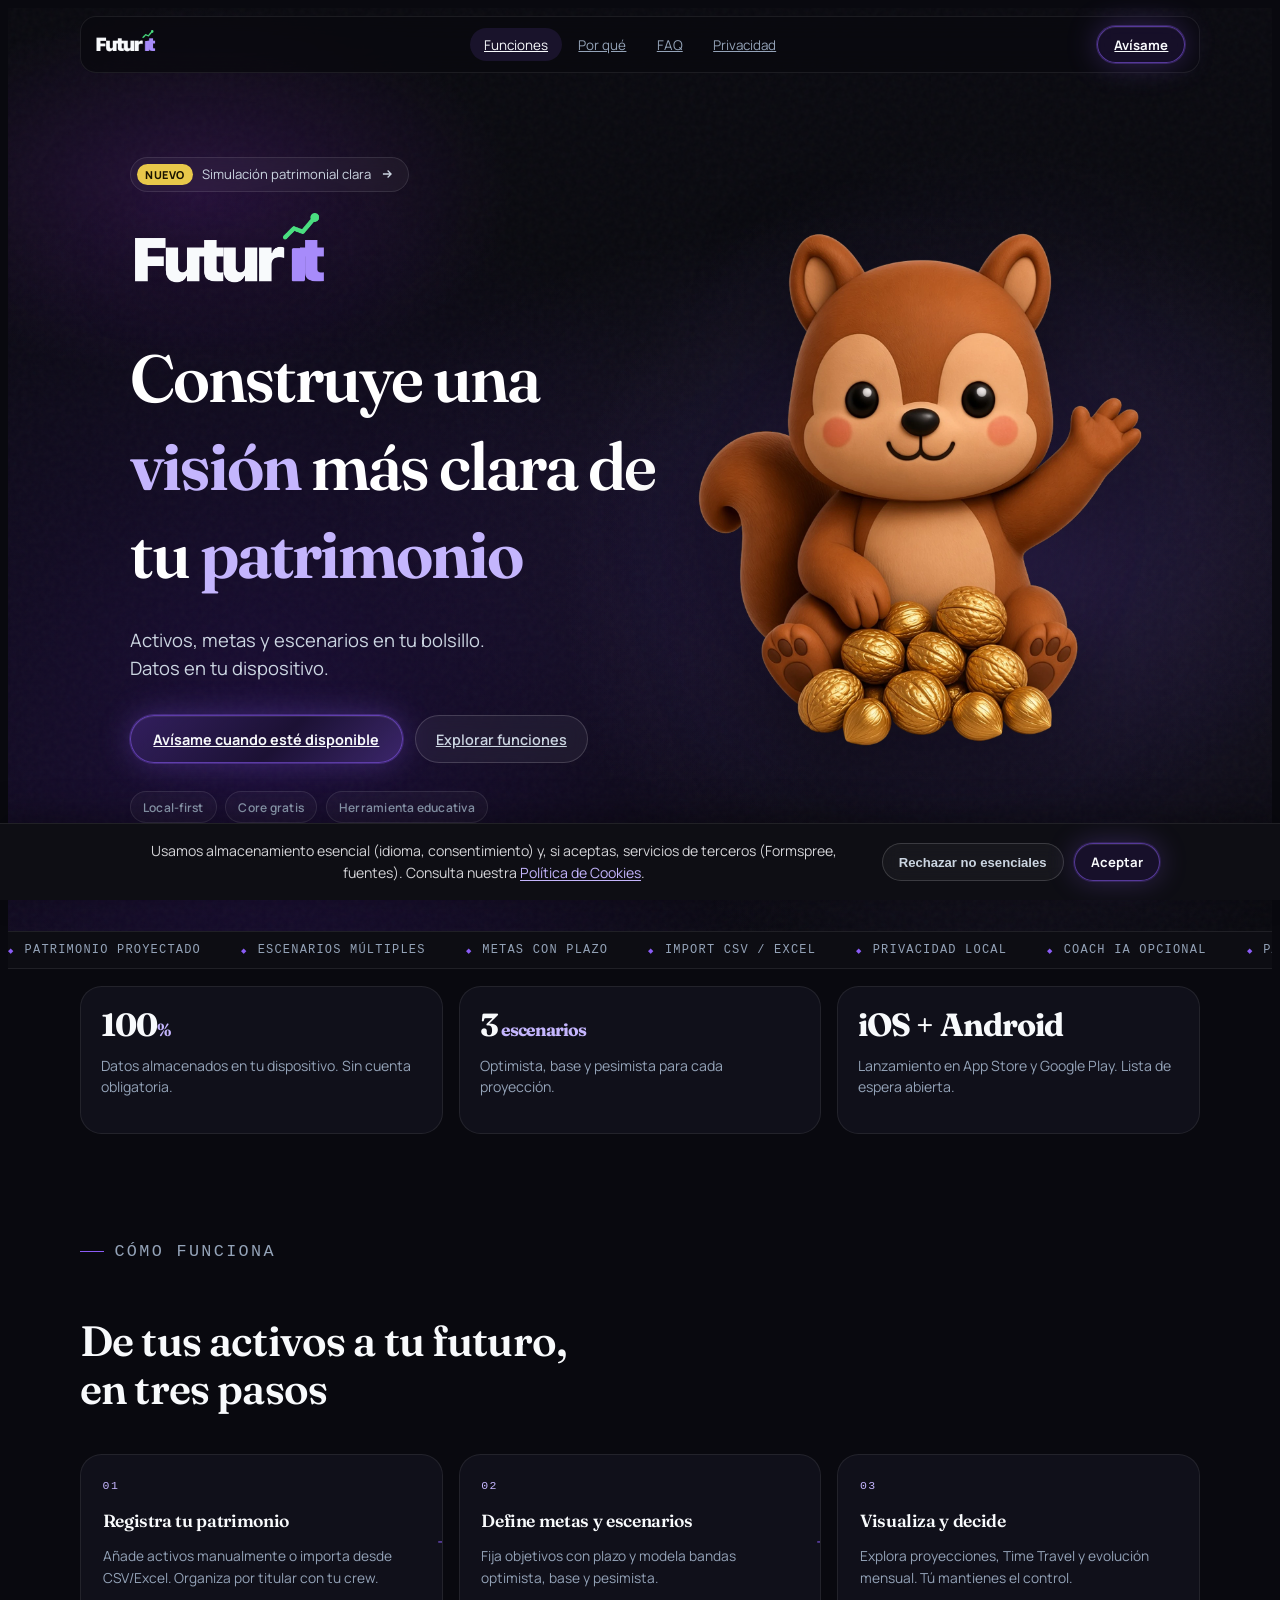
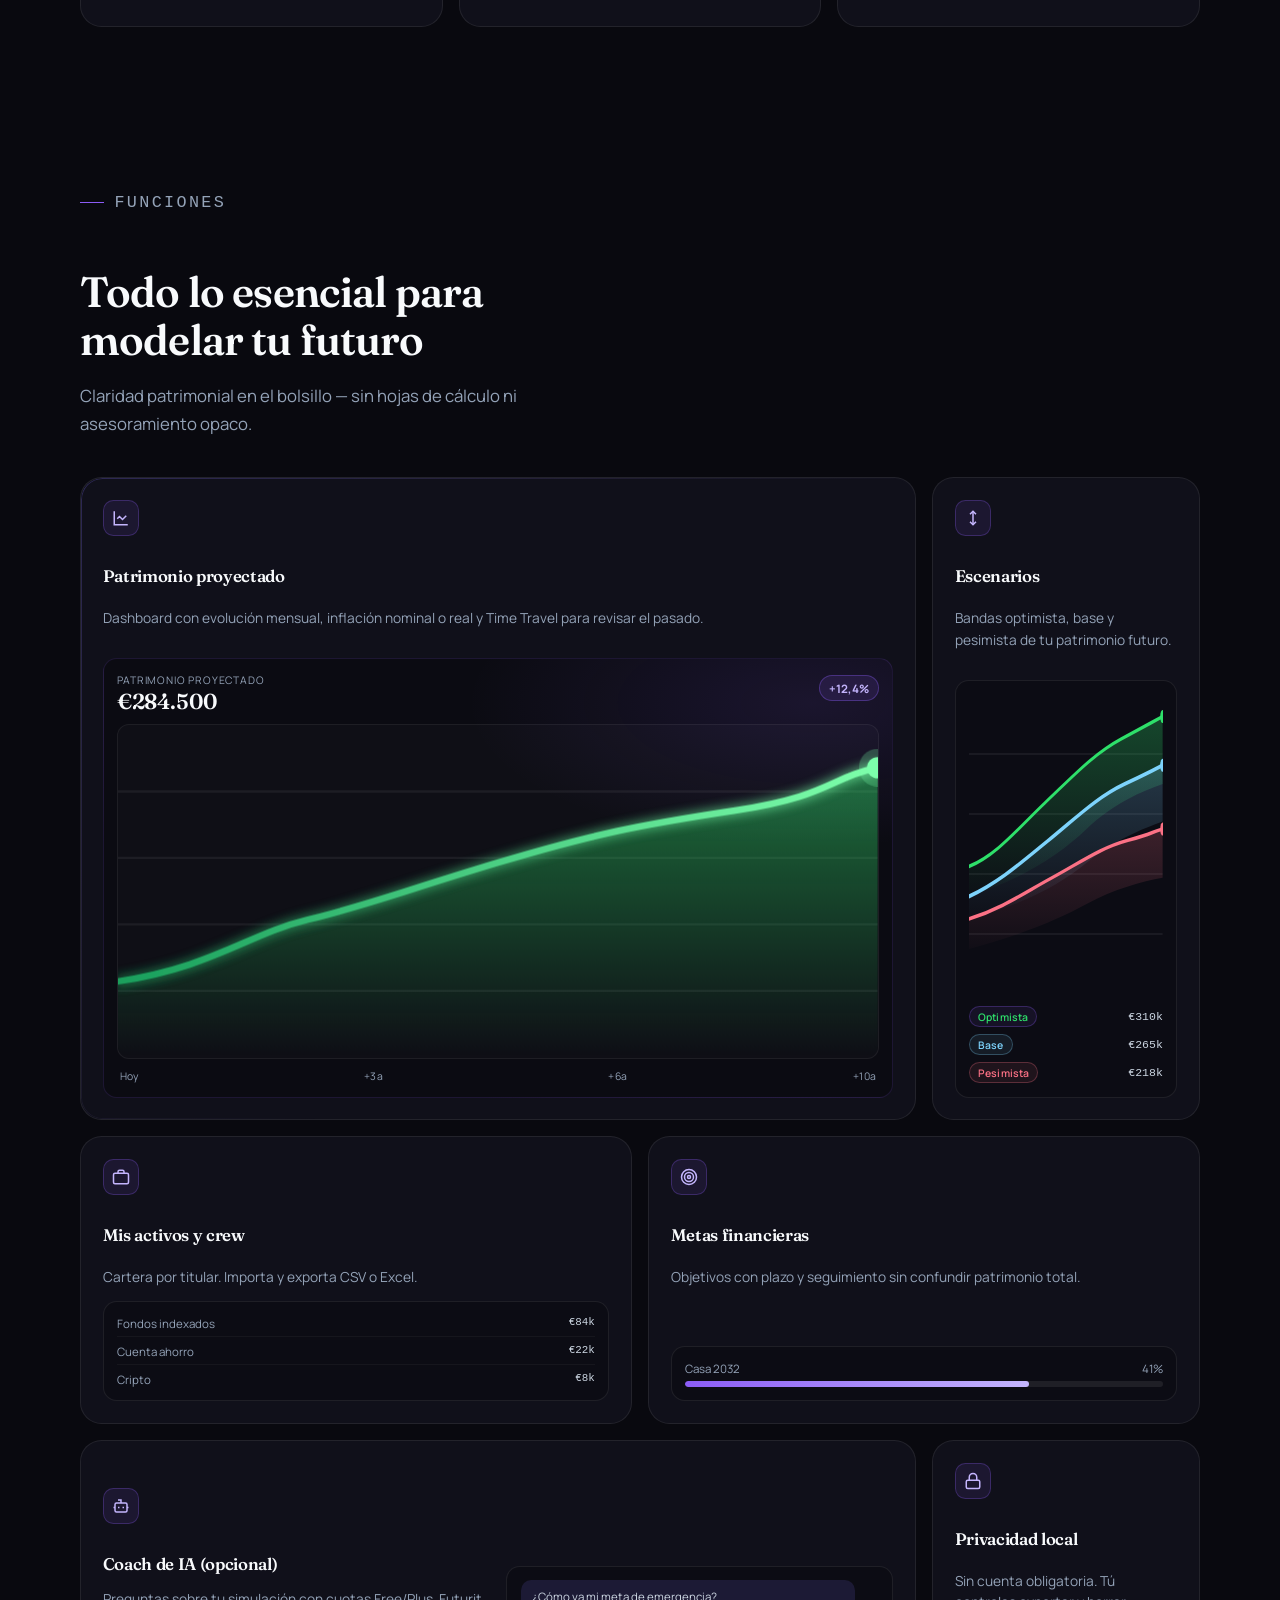
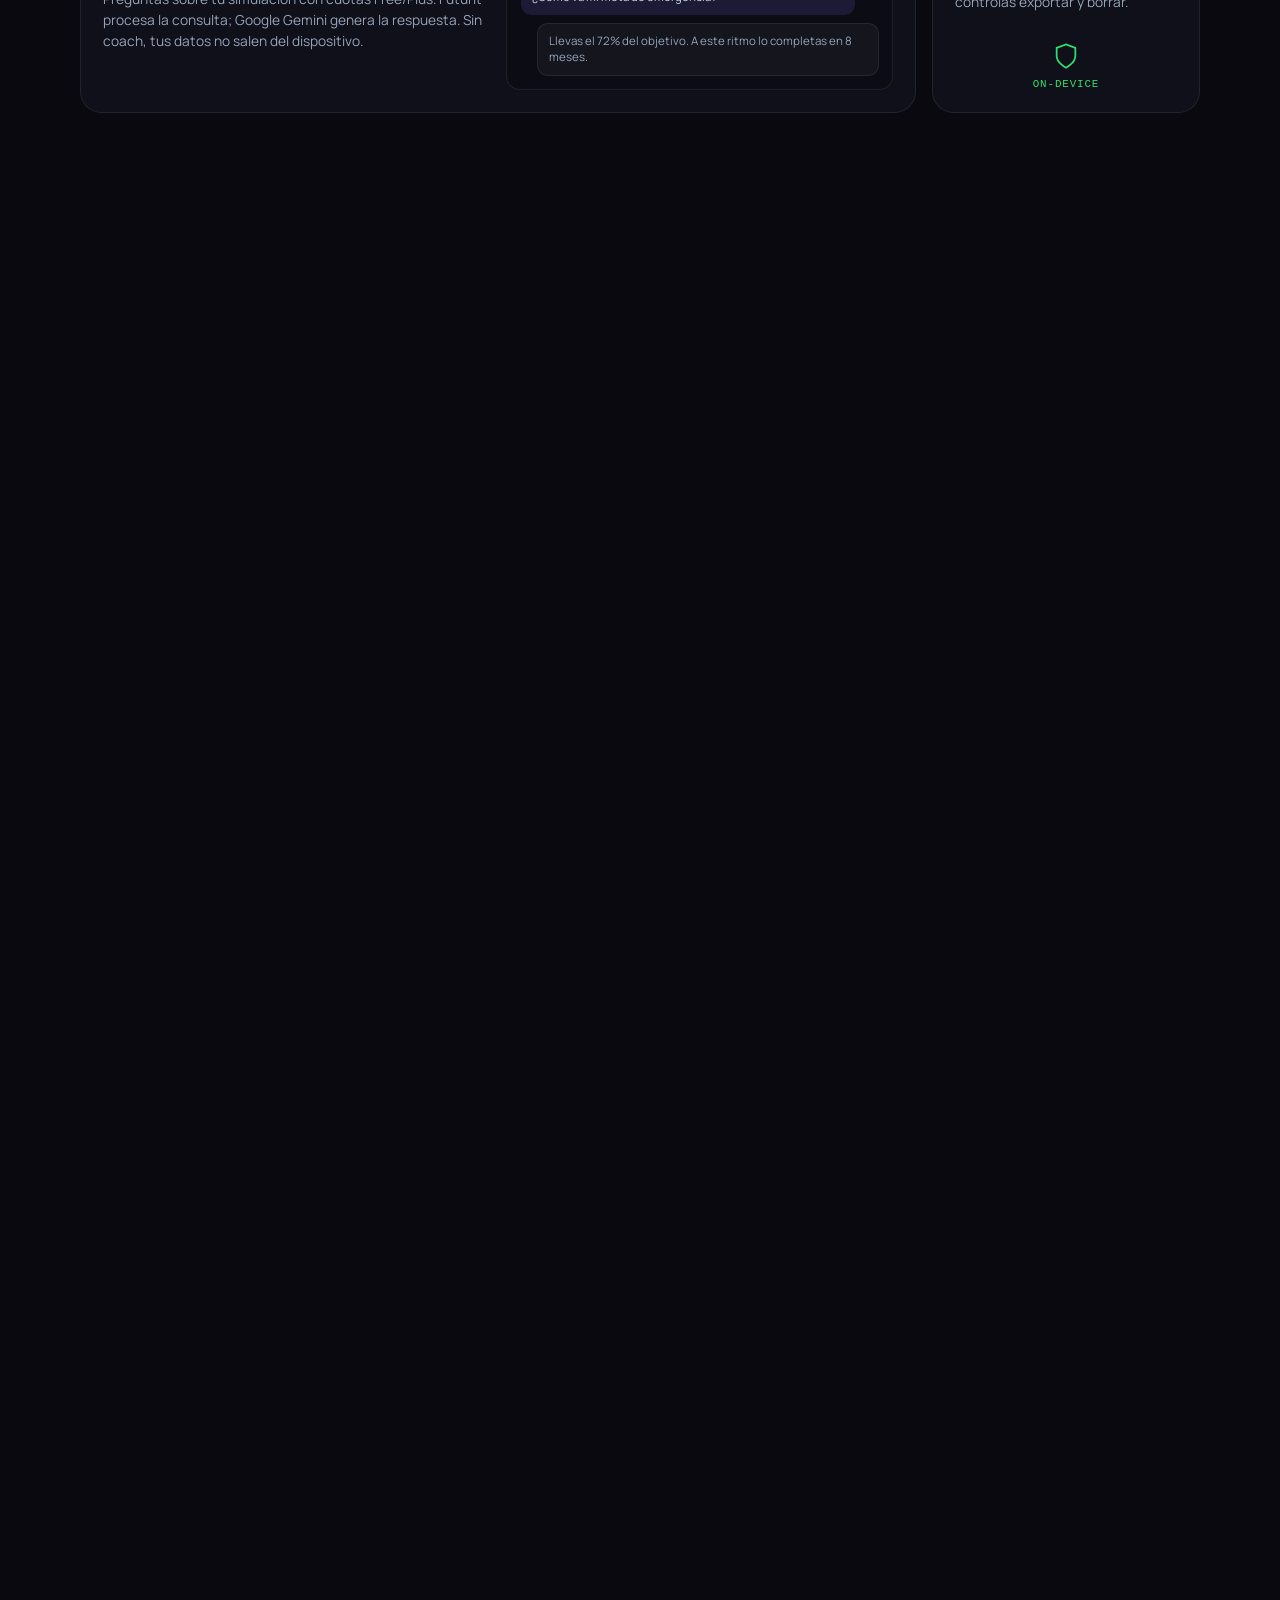
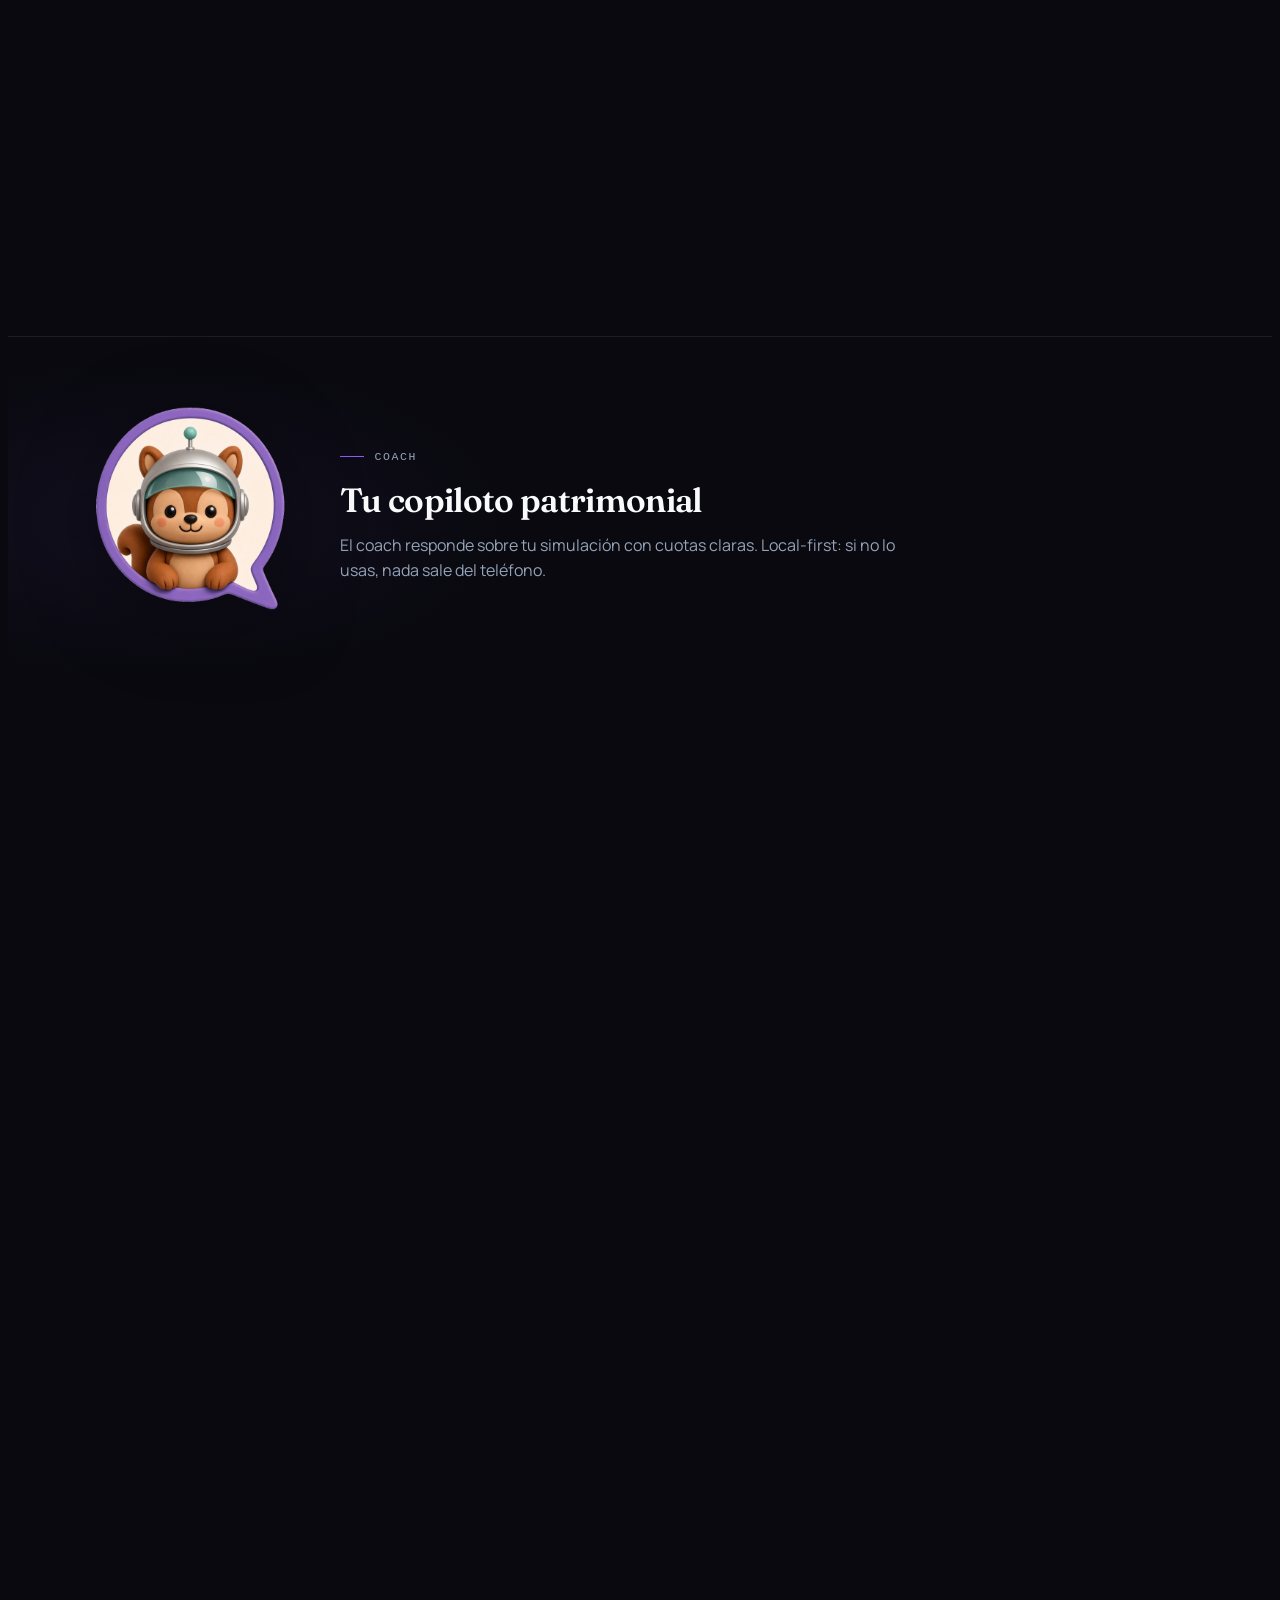
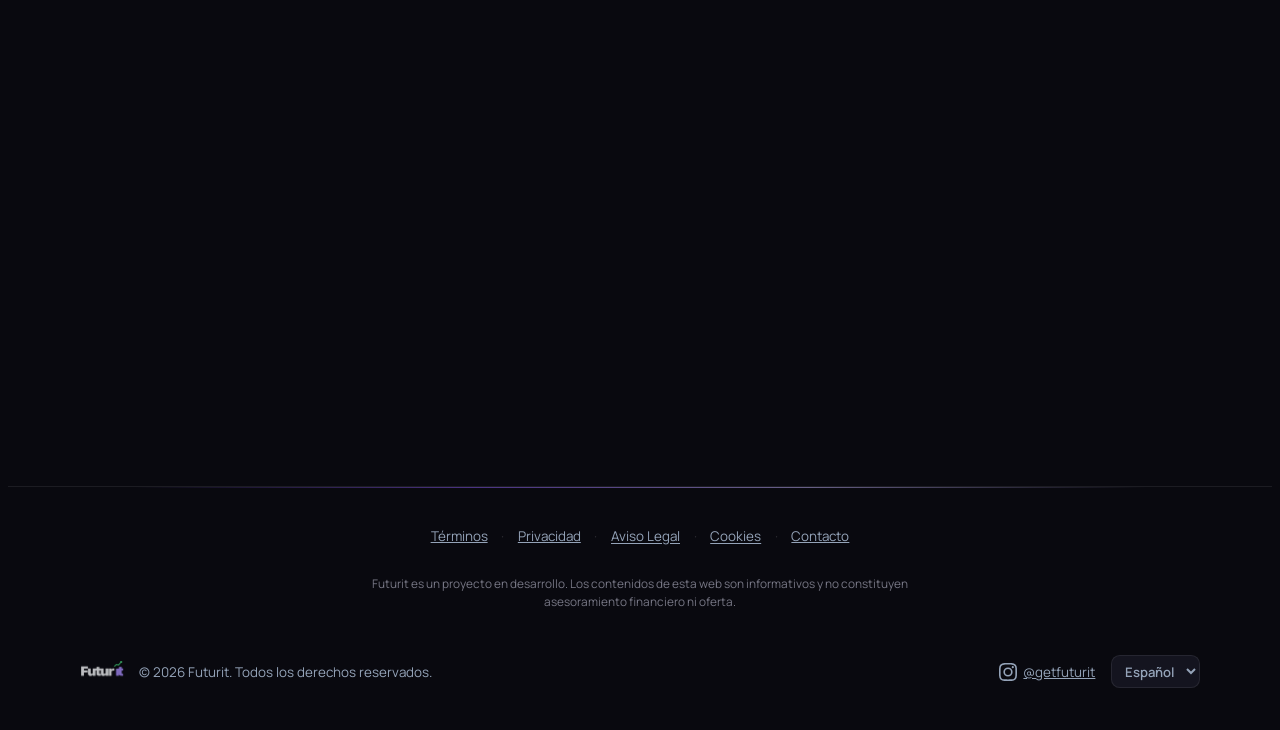
==== commit a5fc7ff2: "[RHA] Sync violet «it» logo spacing to site icons and OG image. Co-authored-by: Cursor <cursoragent@" ====
--- a/index.html
+++ b/index.html
@@ -18,7 +18,7 @@
   <meta property="og:description" content="Futurit te ayuda a visualizar tu patrimonio, activos, metas y escenarios. App en desarrollo para iOS y Android.">
   <meta property="og:type" content="website">
   <meta property="og:url" content="https://www.getfuturit.app/">
-  <meta property="og:image" content="https://www.getfuturit.app/assets/og-image.png?v=5">
+  <meta property="og:image" content="https://www.getfuturit.app/assets/og-image.png?v=6">
   <meta property="og:image:width" content="1200">
   <meta property="og:image:height" content="630">
   <meta property="og:image:alt" content="Futurit — simulador patrimonial personal">
@@ -26,7 +26,7 @@
   <meta name="twitter:site" content="@getfuturit">
   <meta name="twitter:title" content="Futurit — Simulador patrimonial personal">
   <meta name="twitter:description" content="Futurit te ayuda a visualizar tu patrimonio, activos, metas y escenarios. Próximamente en iOS y Android.">
-  <meta name="twitter:image" content="https://www.getfuturit.app/assets/og-image.png?v=5">
+  <meta name="twitter:image" content="https://www.getfuturit.app/assets/og-image.png?v=6">
   <meta name="twitter:image:alt" content="Futurit — simulador patrimonial personal">
   <meta name="theme-color" content="#09090f">
   <link rel="icon" href="./favicon.ico" sizes="any">
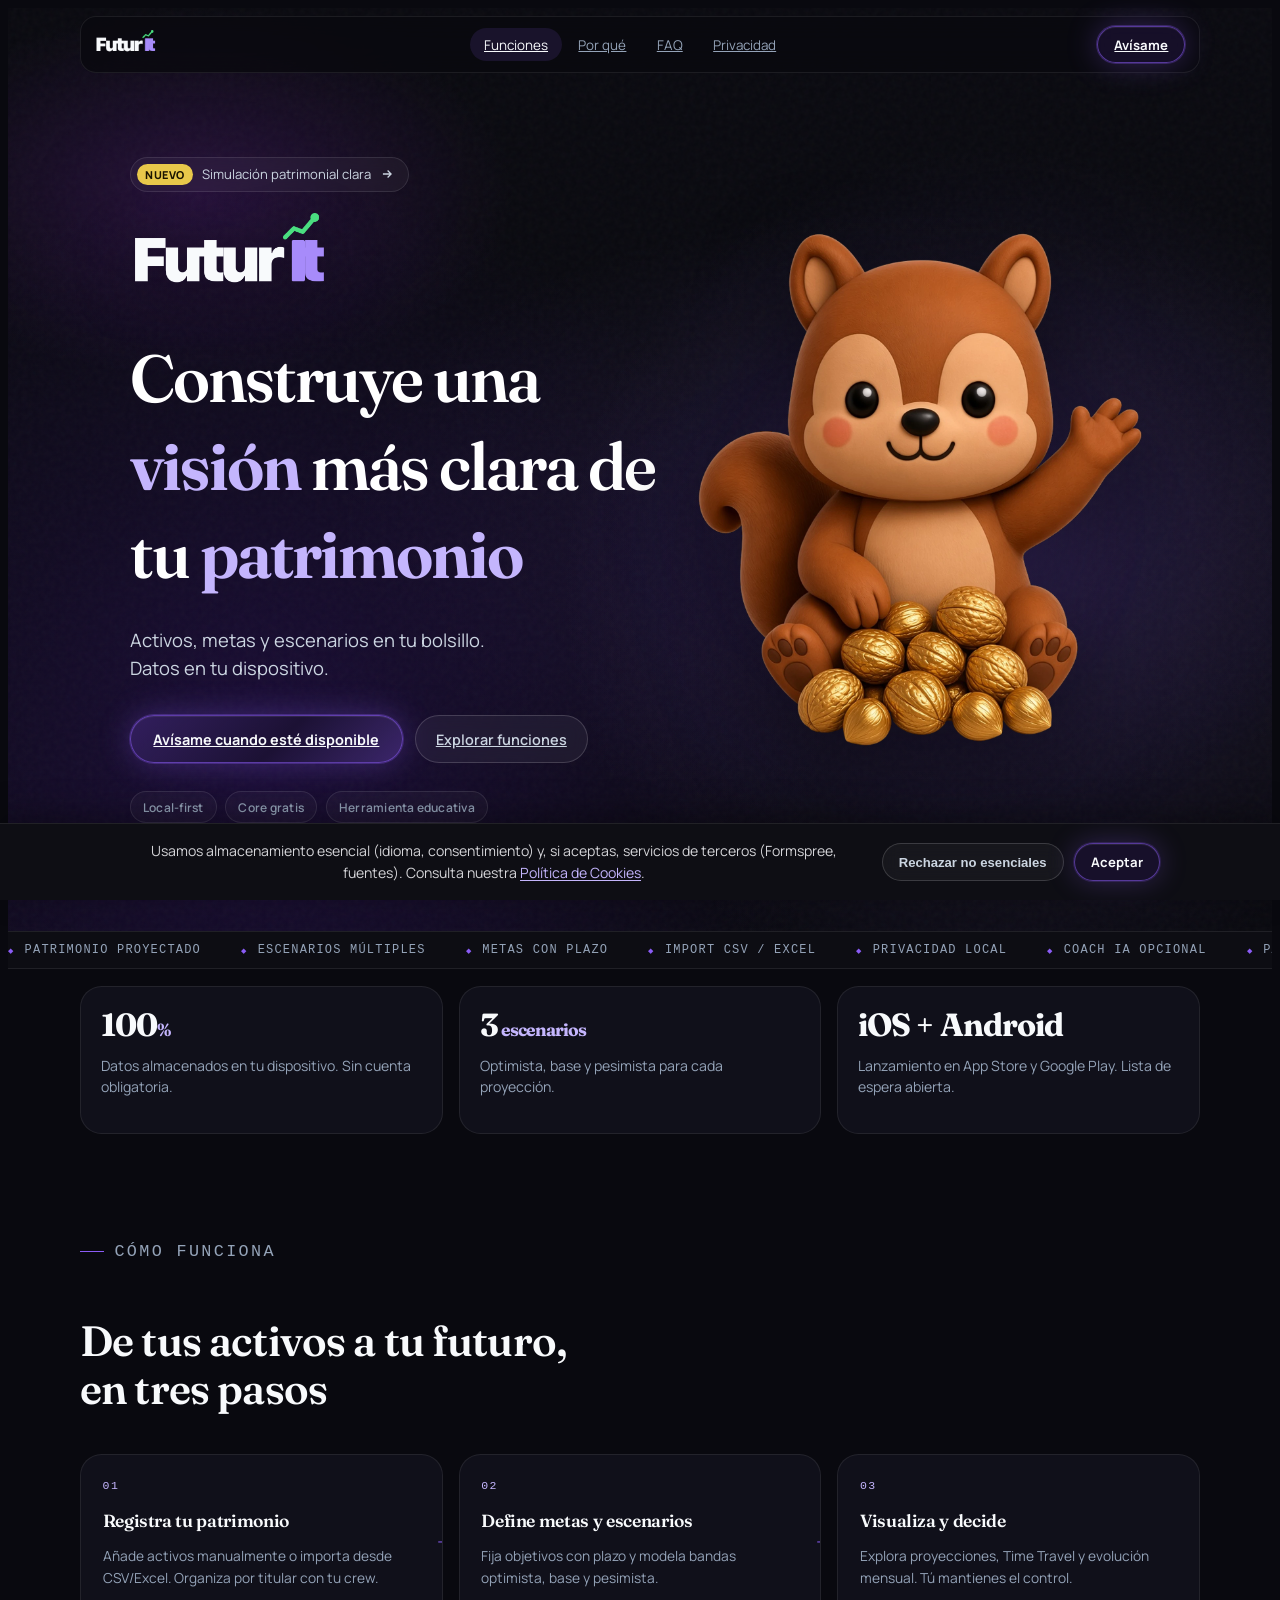
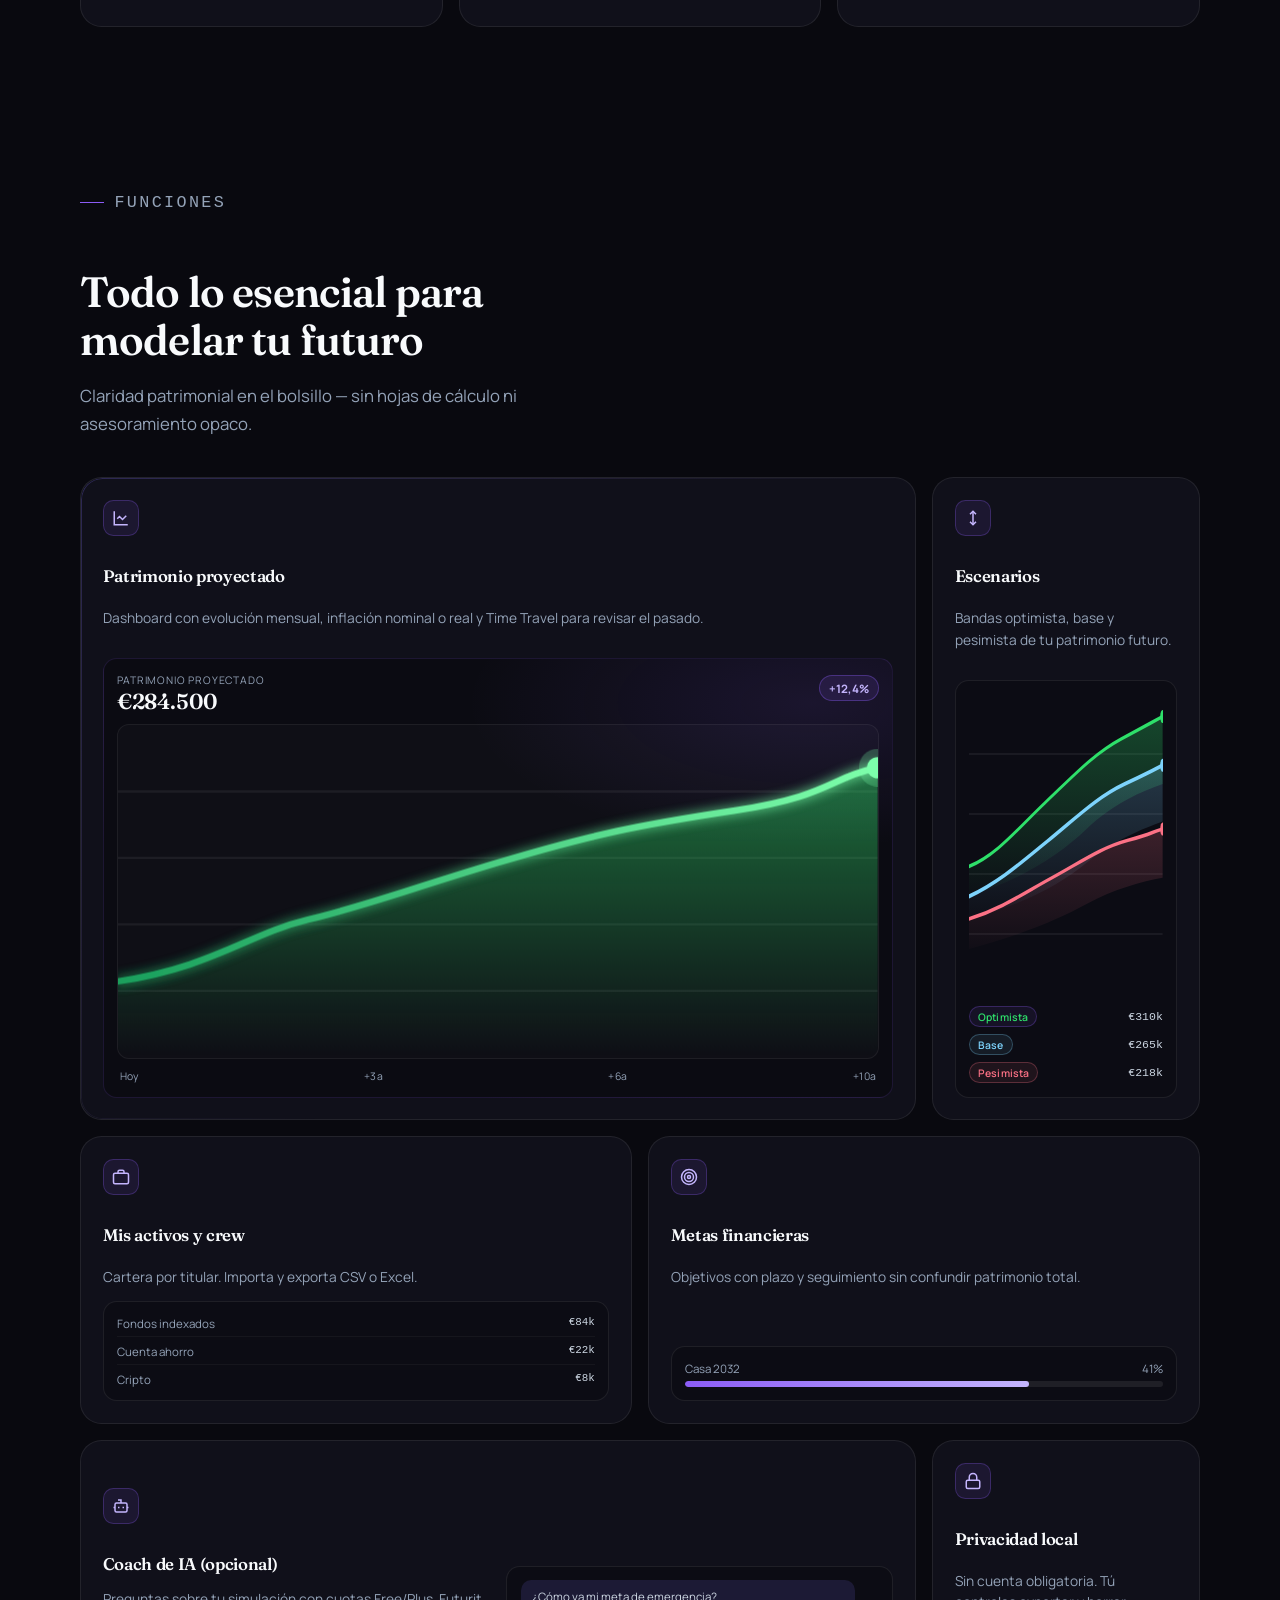
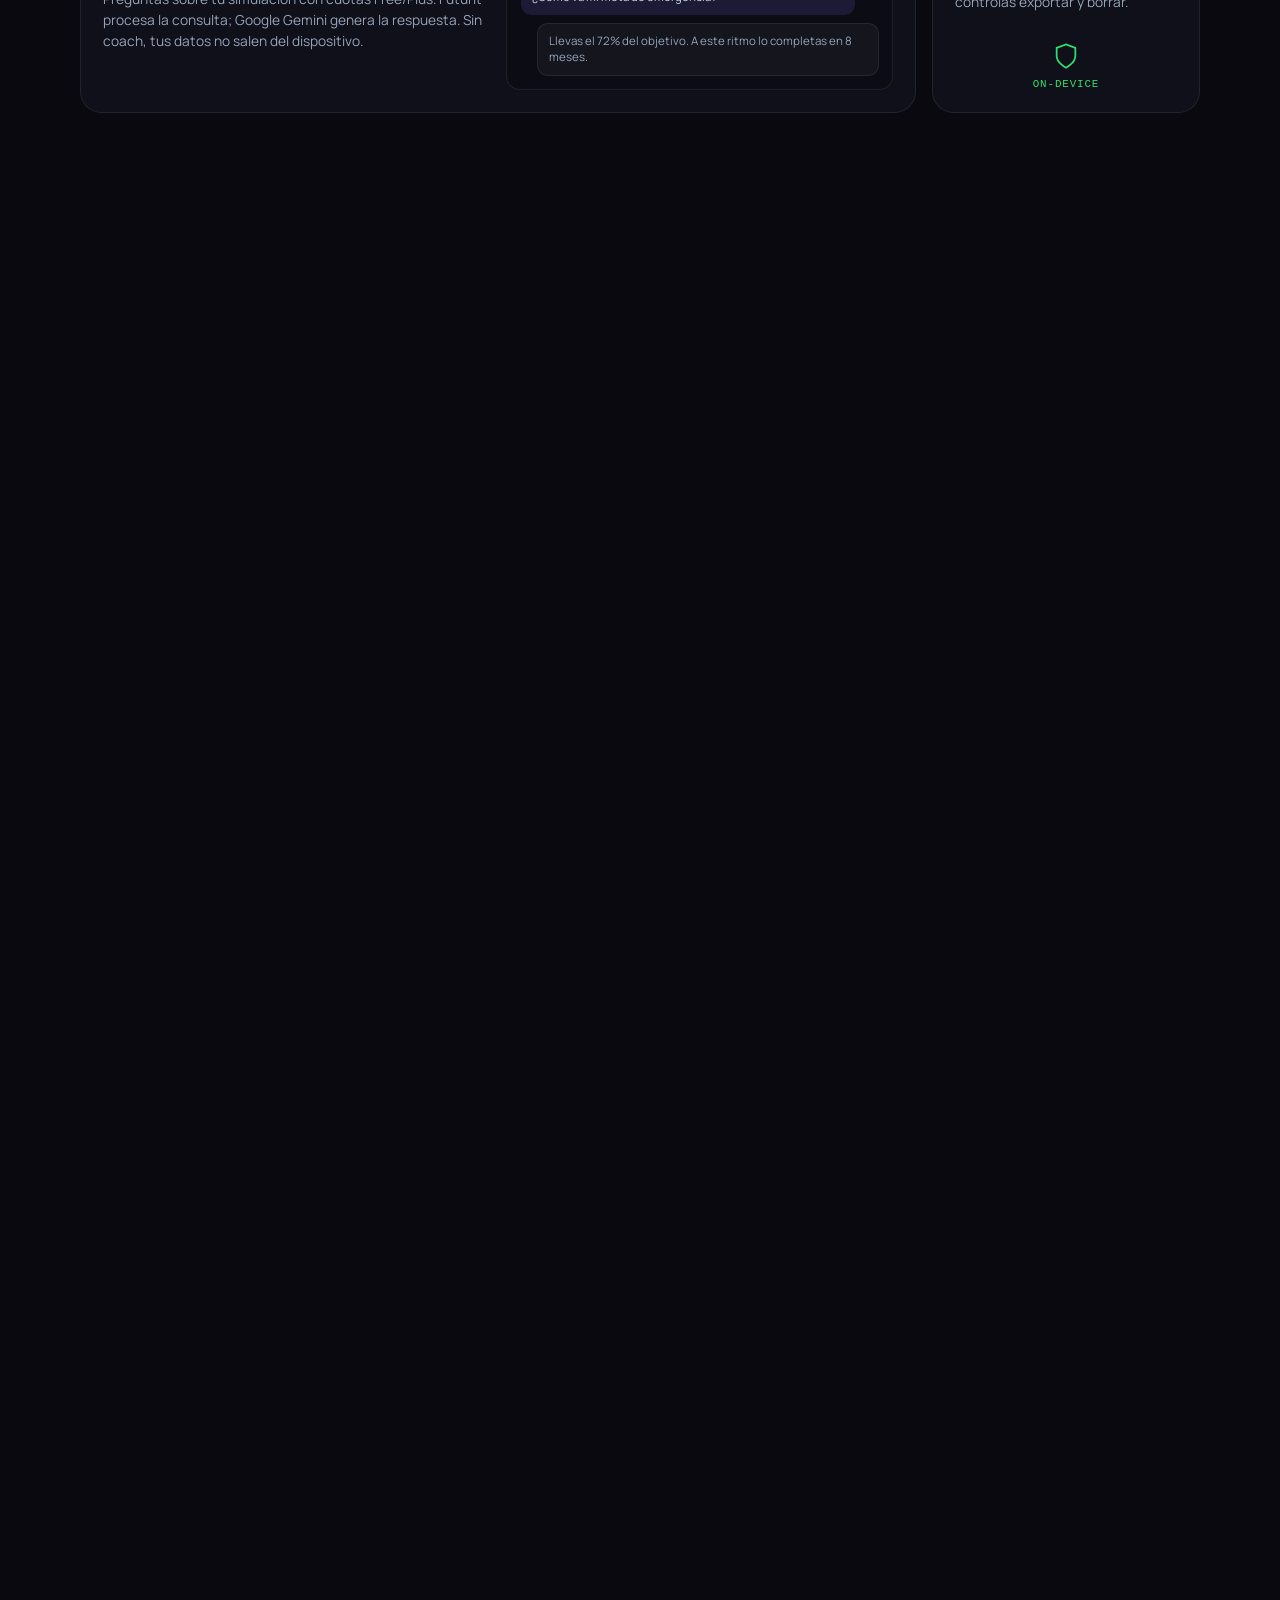
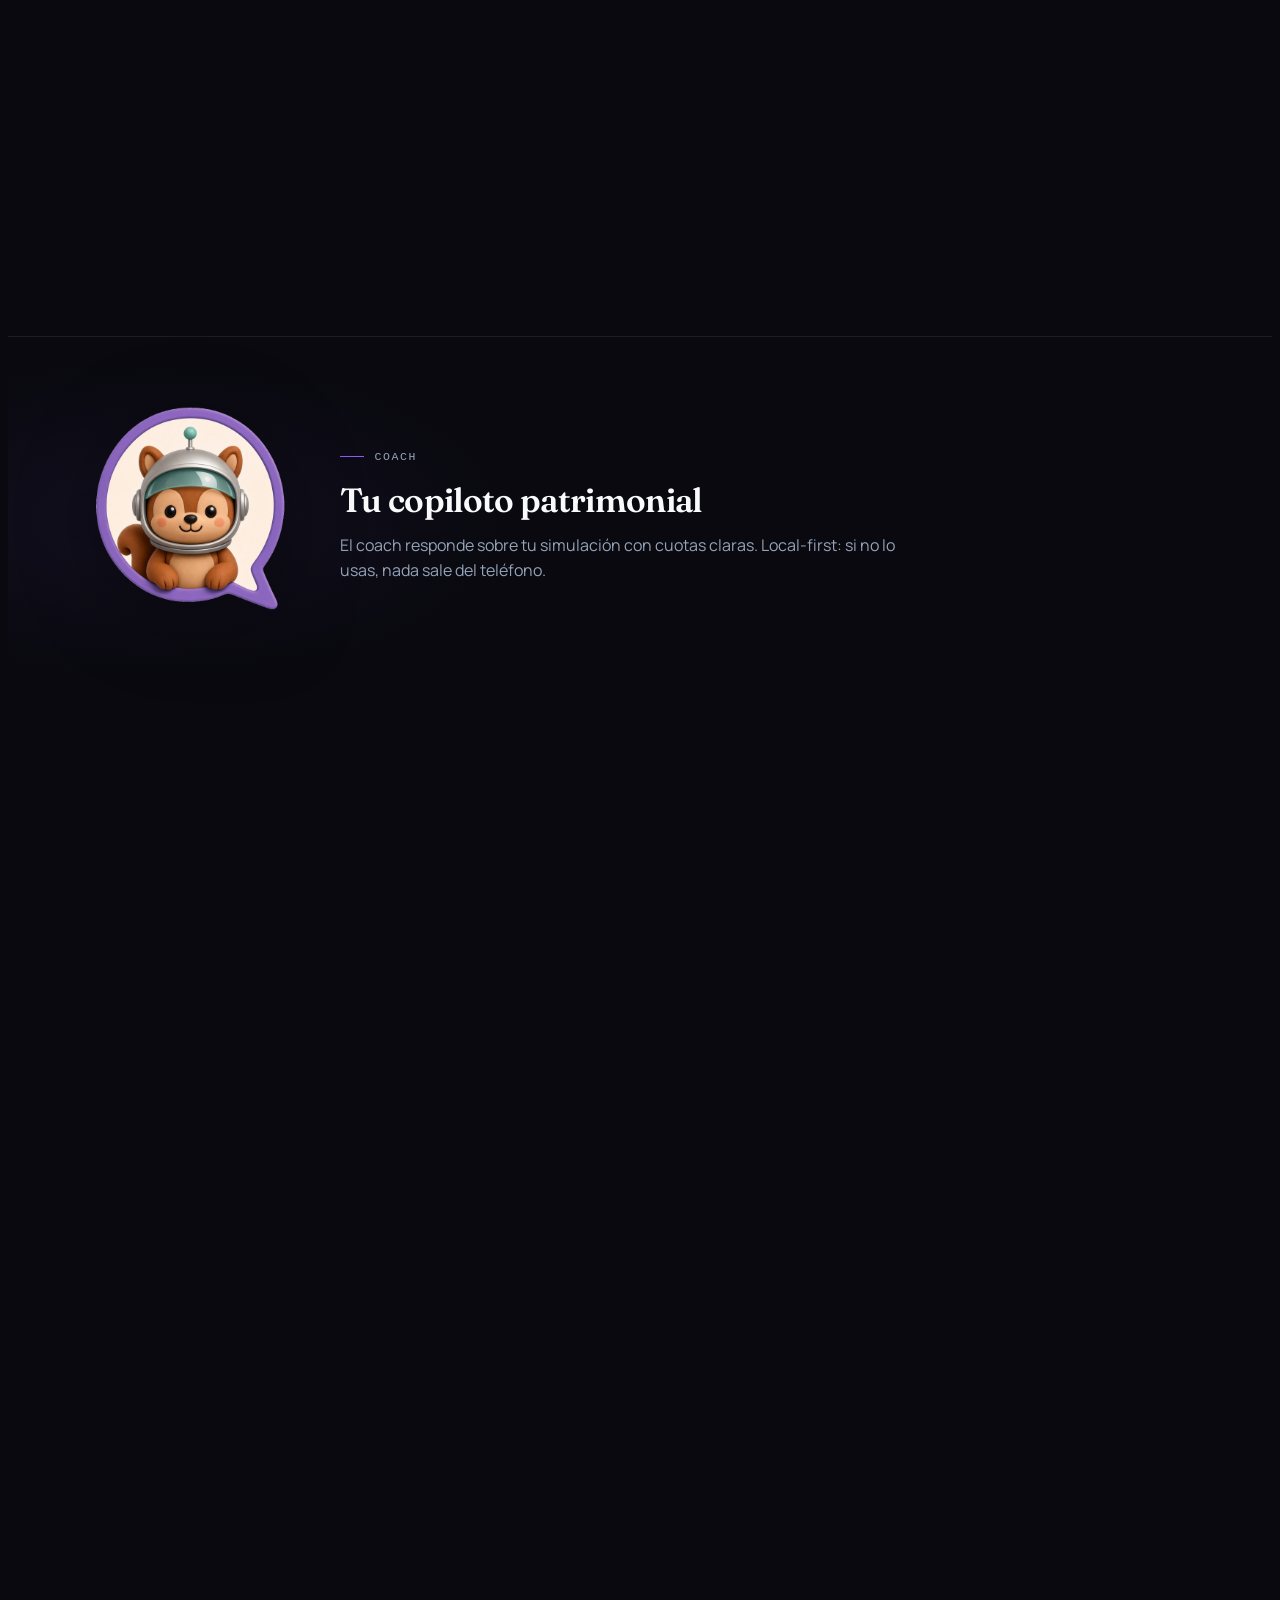
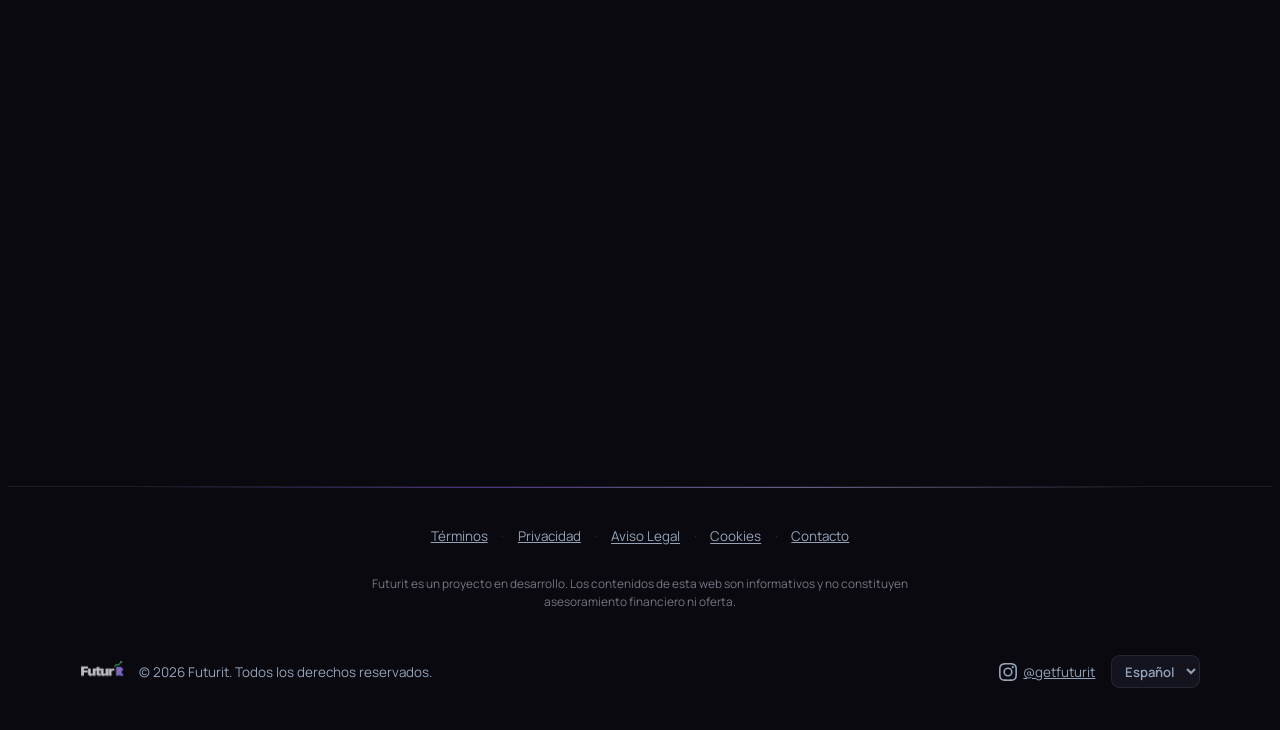
==== commit 1ea3417a: "[RHA] Sync baseline-aligned logo assets (OG v7). Co-authored-by: Cursor <cursoragent@cursor.com>" ====
--- a/index.html
+++ b/index.html
@@ -18,7 +18,7 @@
   <meta property="og:description" content="Futurit te ayuda a visualizar tu patrimonio, activos, metas y escenarios. App en desarrollo para iOS y Android.">
   <meta property="og:type" content="website">
   <meta property="og:url" content="https://www.getfuturit.app/">
-  <meta property="og:image" content="https://www.getfuturit.app/assets/og-image.png?v=6">
+  <meta property="og:image" content="https://www.getfuturit.app/assets/og-image.png?v=7">
   <meta property="og:image:width" content="1200">
   <meta property="og:image:height" content="630">
   <meta property="og:image:alt" content="Futurit — simulador patrimonial personal">
@@ -26,7 +26,7 @@
   <meta name="twitter:site" content="@getfuturit">
   <meta name="twitter:title" content="Futurit — Simulador patrimonial personal">
   <meta name="twitter:description" content="Futurit te ayuda a visualizar tu patrimonio, activos, metas y escenarios. Próximamente en iOS y Android.">
-  <meta name="twitter:image" content="https://www.getfuturit.app/assets/og-image.png?v=6">
+  <meta name="twitter:image" content="https://www.getfuturit.app/assets/og-image.png?v=7">
   <meta name="twitter:image:alt" content="Futurit — simulador patrimonial personal">
   <meta name="theme-color" content="#09090f">
   <link rel="icon" href="./favicon.ico" sizes="any">
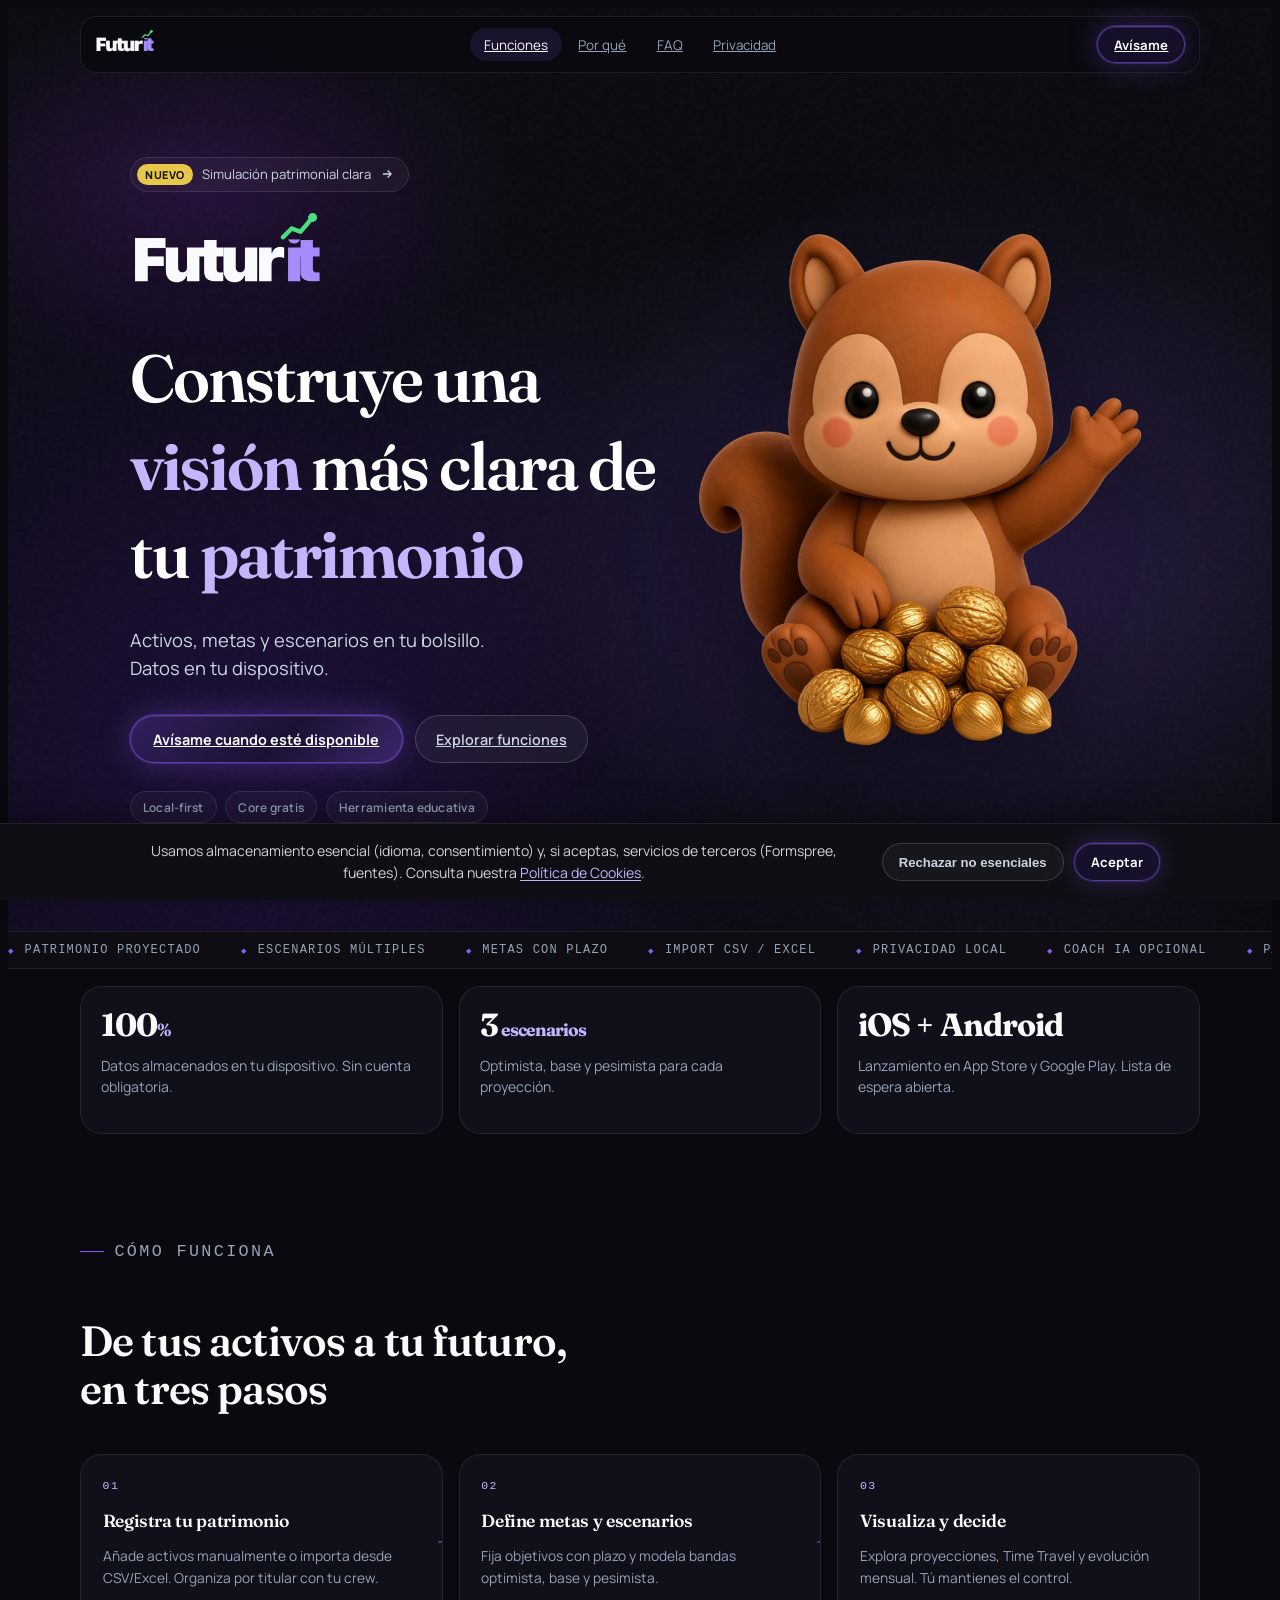
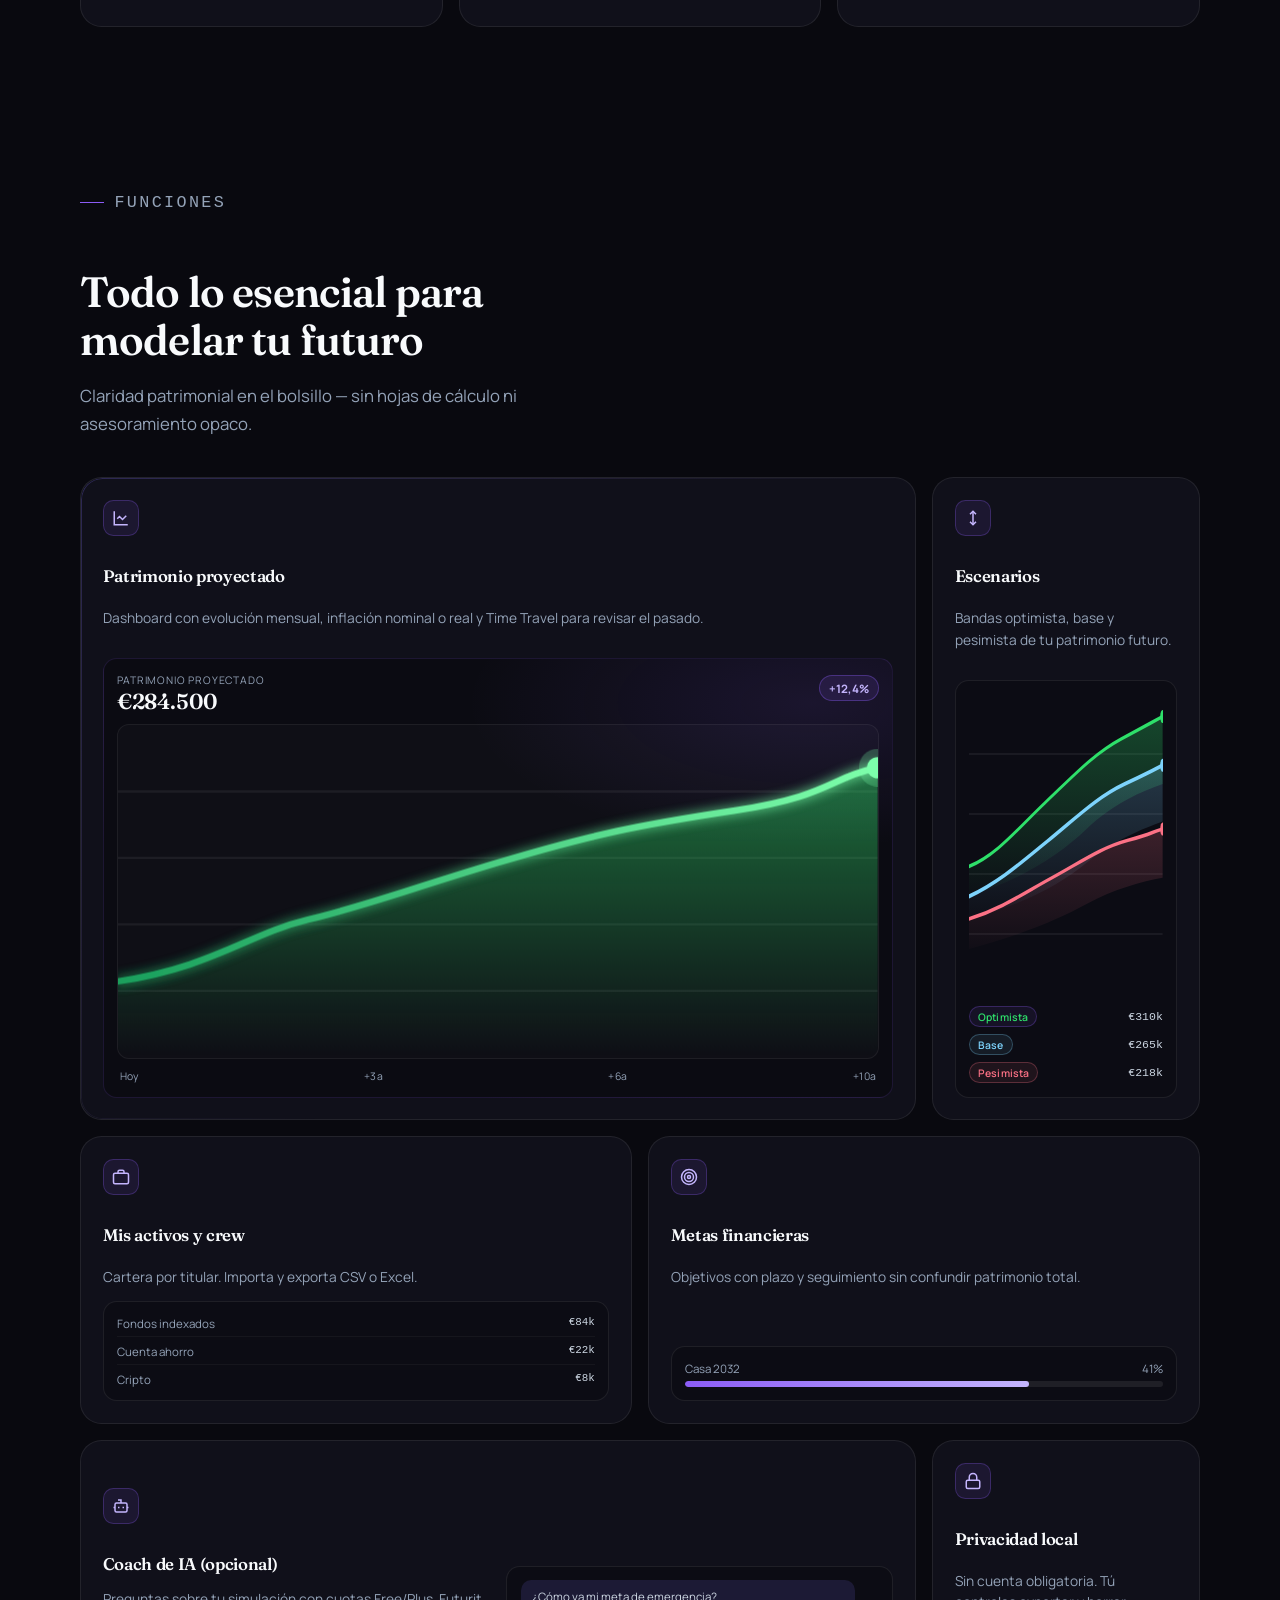
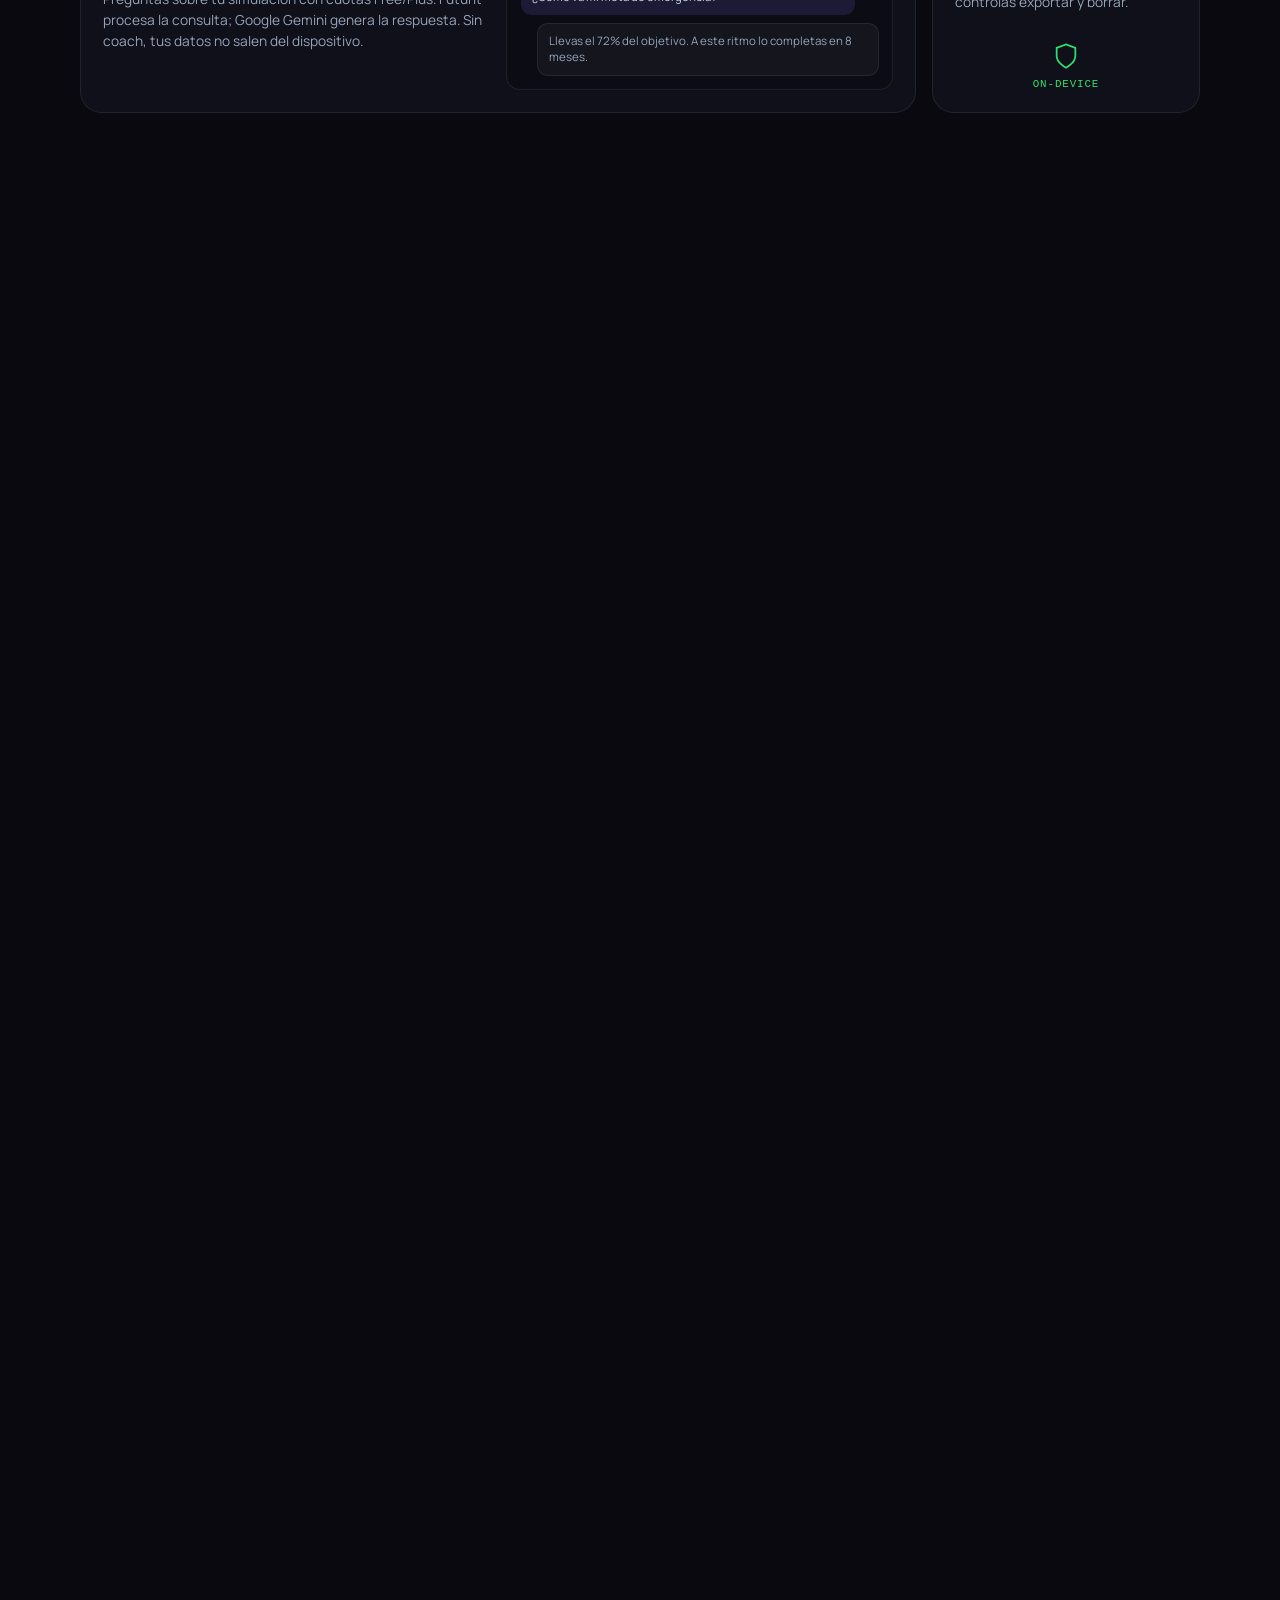
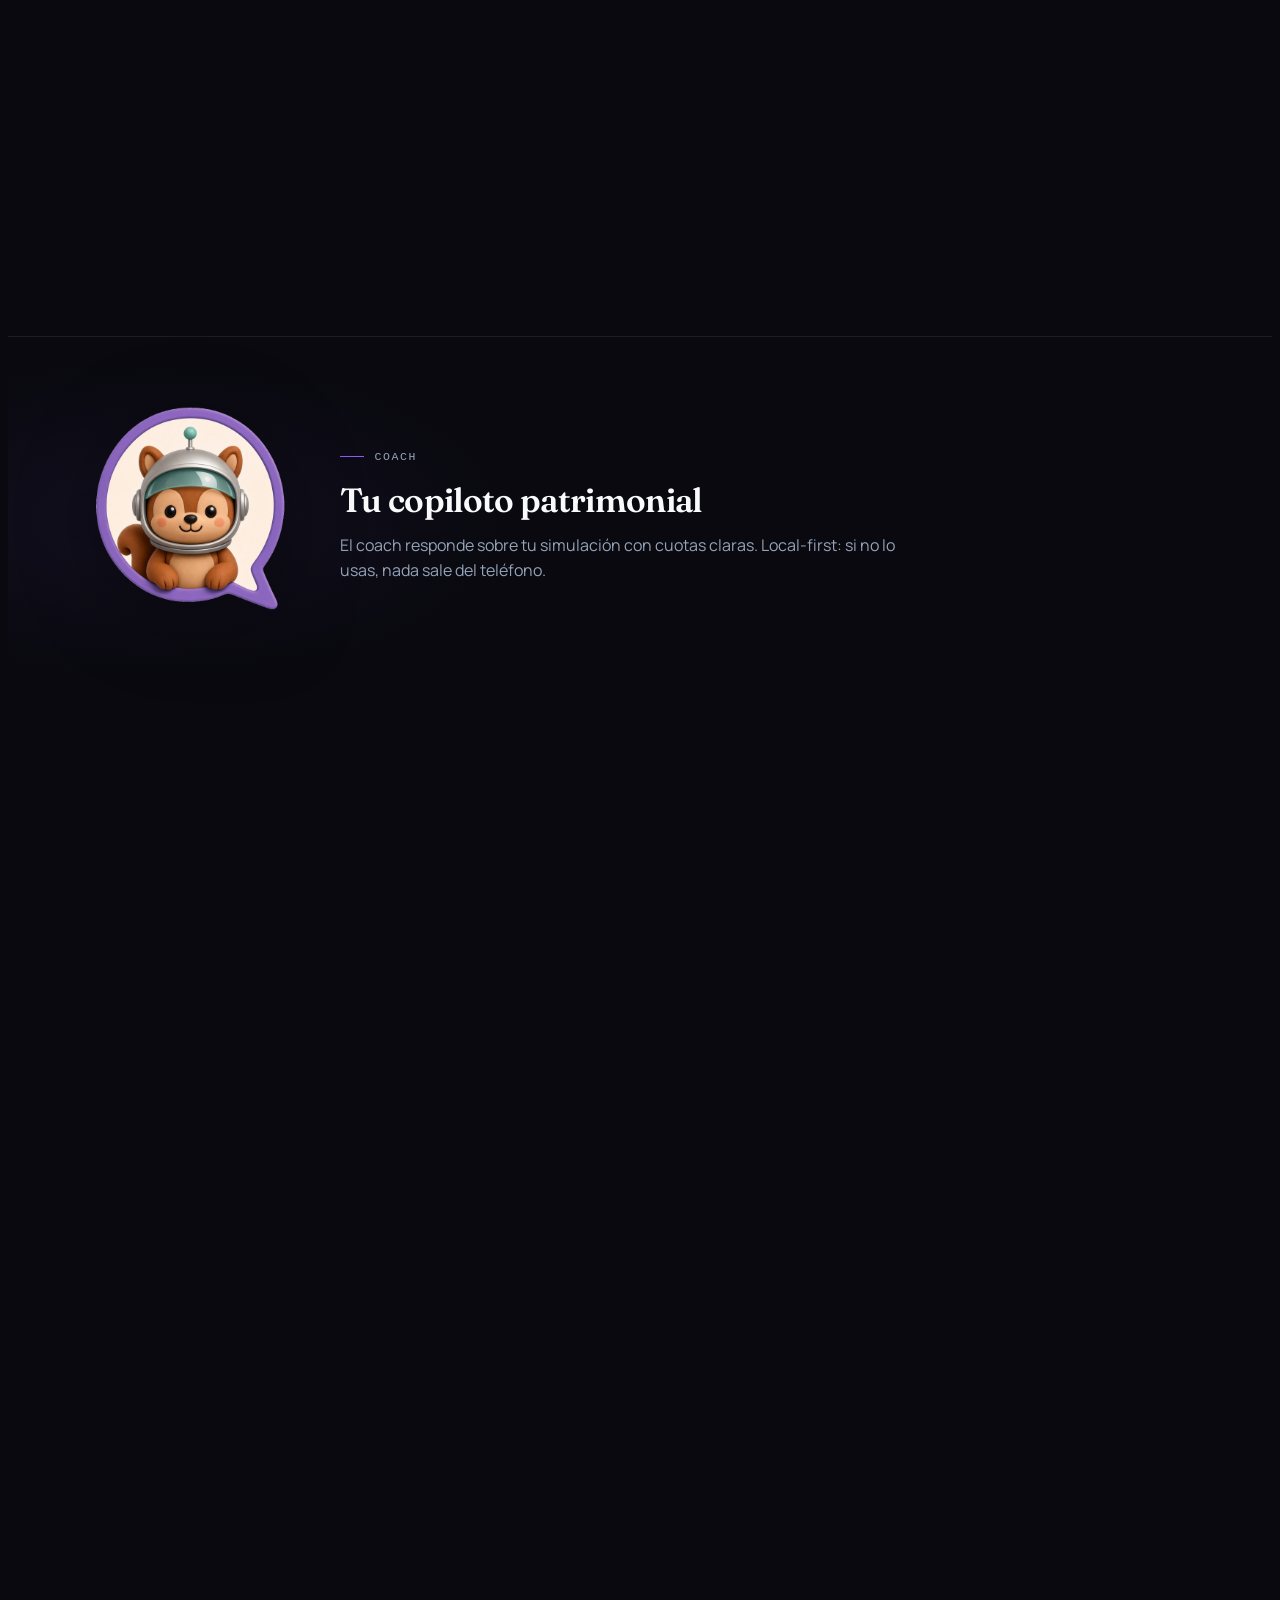
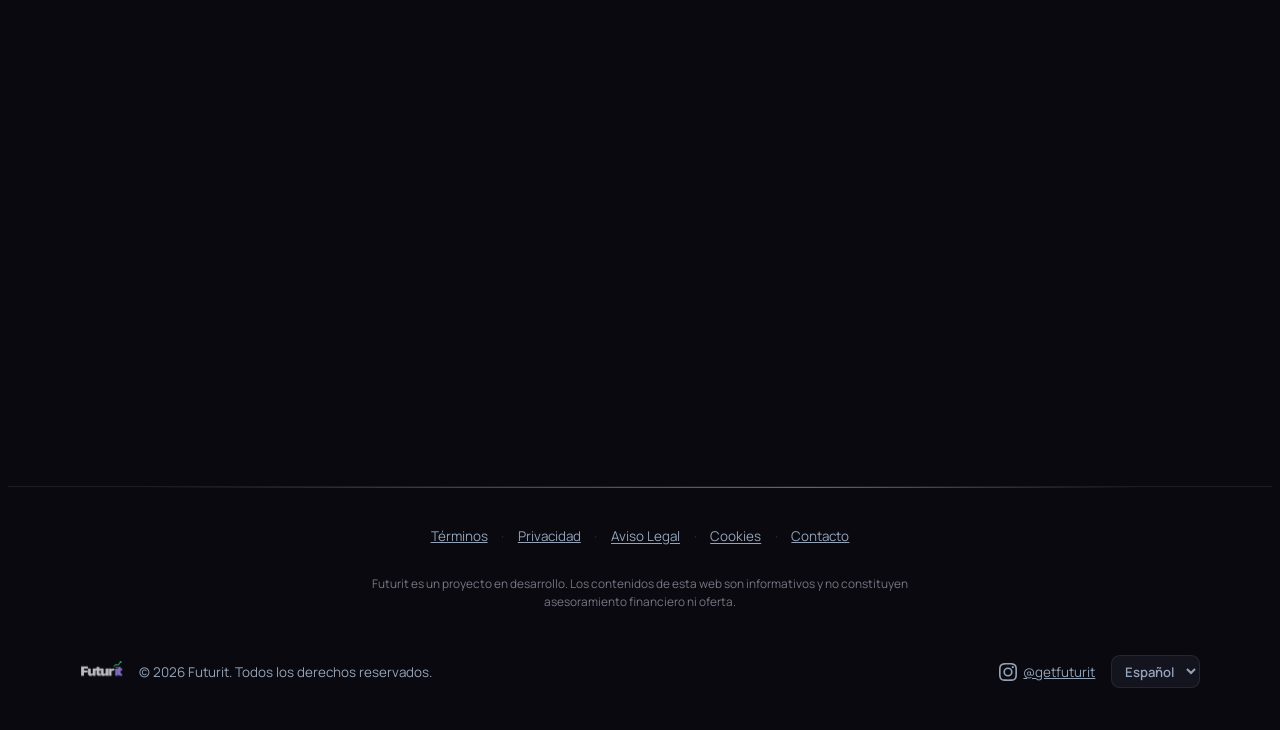
==== commit 52e80f48: "[RHA] Sync font-matched purple «i» logo to web (OG v8). Co-authored-by: Cursor <cursoragent@cursor.c" ====
--- a/index.html
+++ b/index.html
@@ -18,7 +18,7 @@
   <meta property="og:description" content="Futurit te ayuda a visualizar tu patrimonio, activos, metas y escenarios. App en desarrollo para iOS y Android.">
   <meta property="og:type" content="website">
   <meta property="og:url" content="https://www.getfuturit.app/">
-  <meta property="og:image" content="https://www.getfuturit.app/assets/og-image.png?v=7">
+  <meta property="og:image" content="https://www.getfuturit.app/assets/og-image.png?v=8">
   <meta property="og:image:width" content="1200">
   <meta property="og:image:height" content="630">
   <meta property="og:image:alt" content="Futurit — simulador patrimonial personal">
@@ -26,7 +26,7 @@
   <meta name="twitter:site" content="@getfuturit">
   <meta name="twitter:title" content="Futurit — Simulador patrimonial personal">
   <meta name="twitter:description" content="Futurit te ayuda a visualizar tu patrimonio, activos, metas y escenarios. Próximamente en iOS y Android.">
-  <meta name="twitter:image" content="https://www.getfuturit.app/assets/og-image.png?v=7">
+  <meta name="twitter:image" content="https://www.getfuturit.app/assets/og-image.png?v=8">
   <meta name="twitter:image:alt" content="Futurit — simulador patrimonial personal">
   <meta name="theme-color" content="#09090f">
   <link rel="icon" href="./favicon.ico" sizes="any">
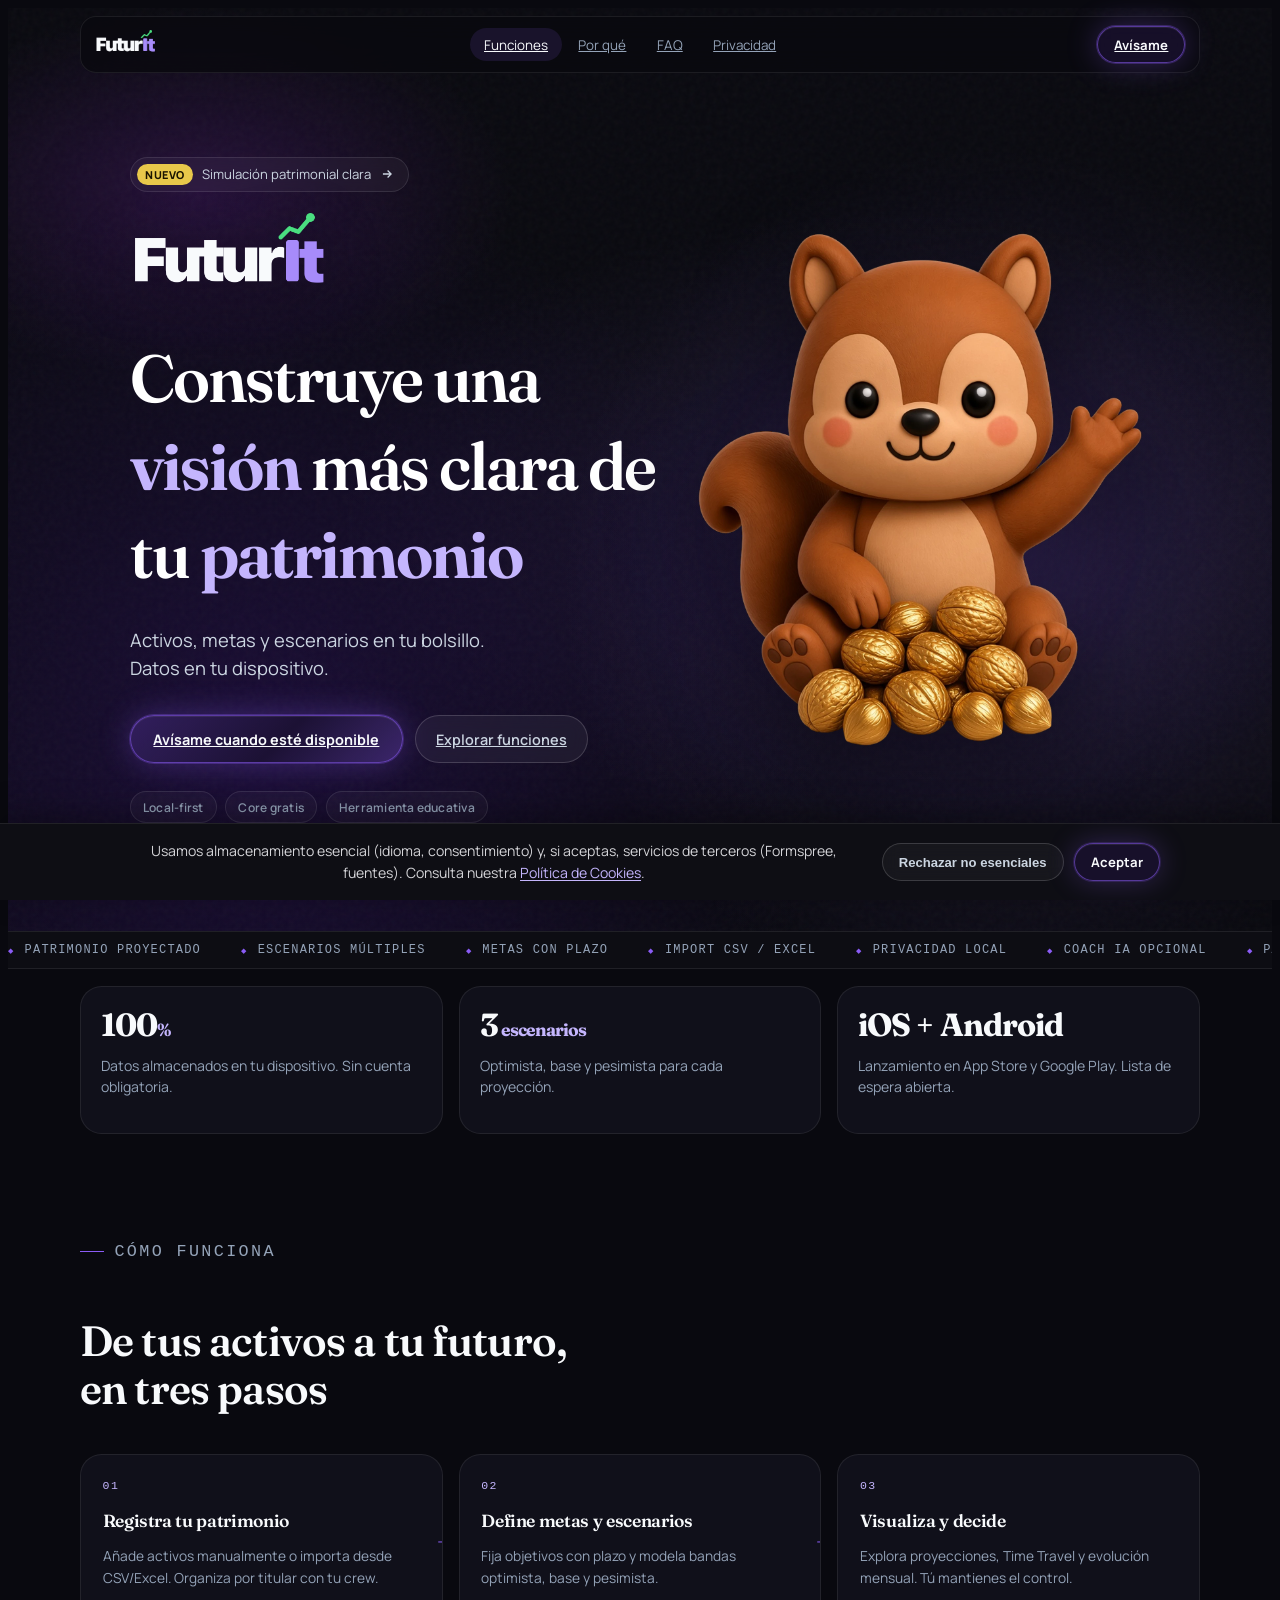
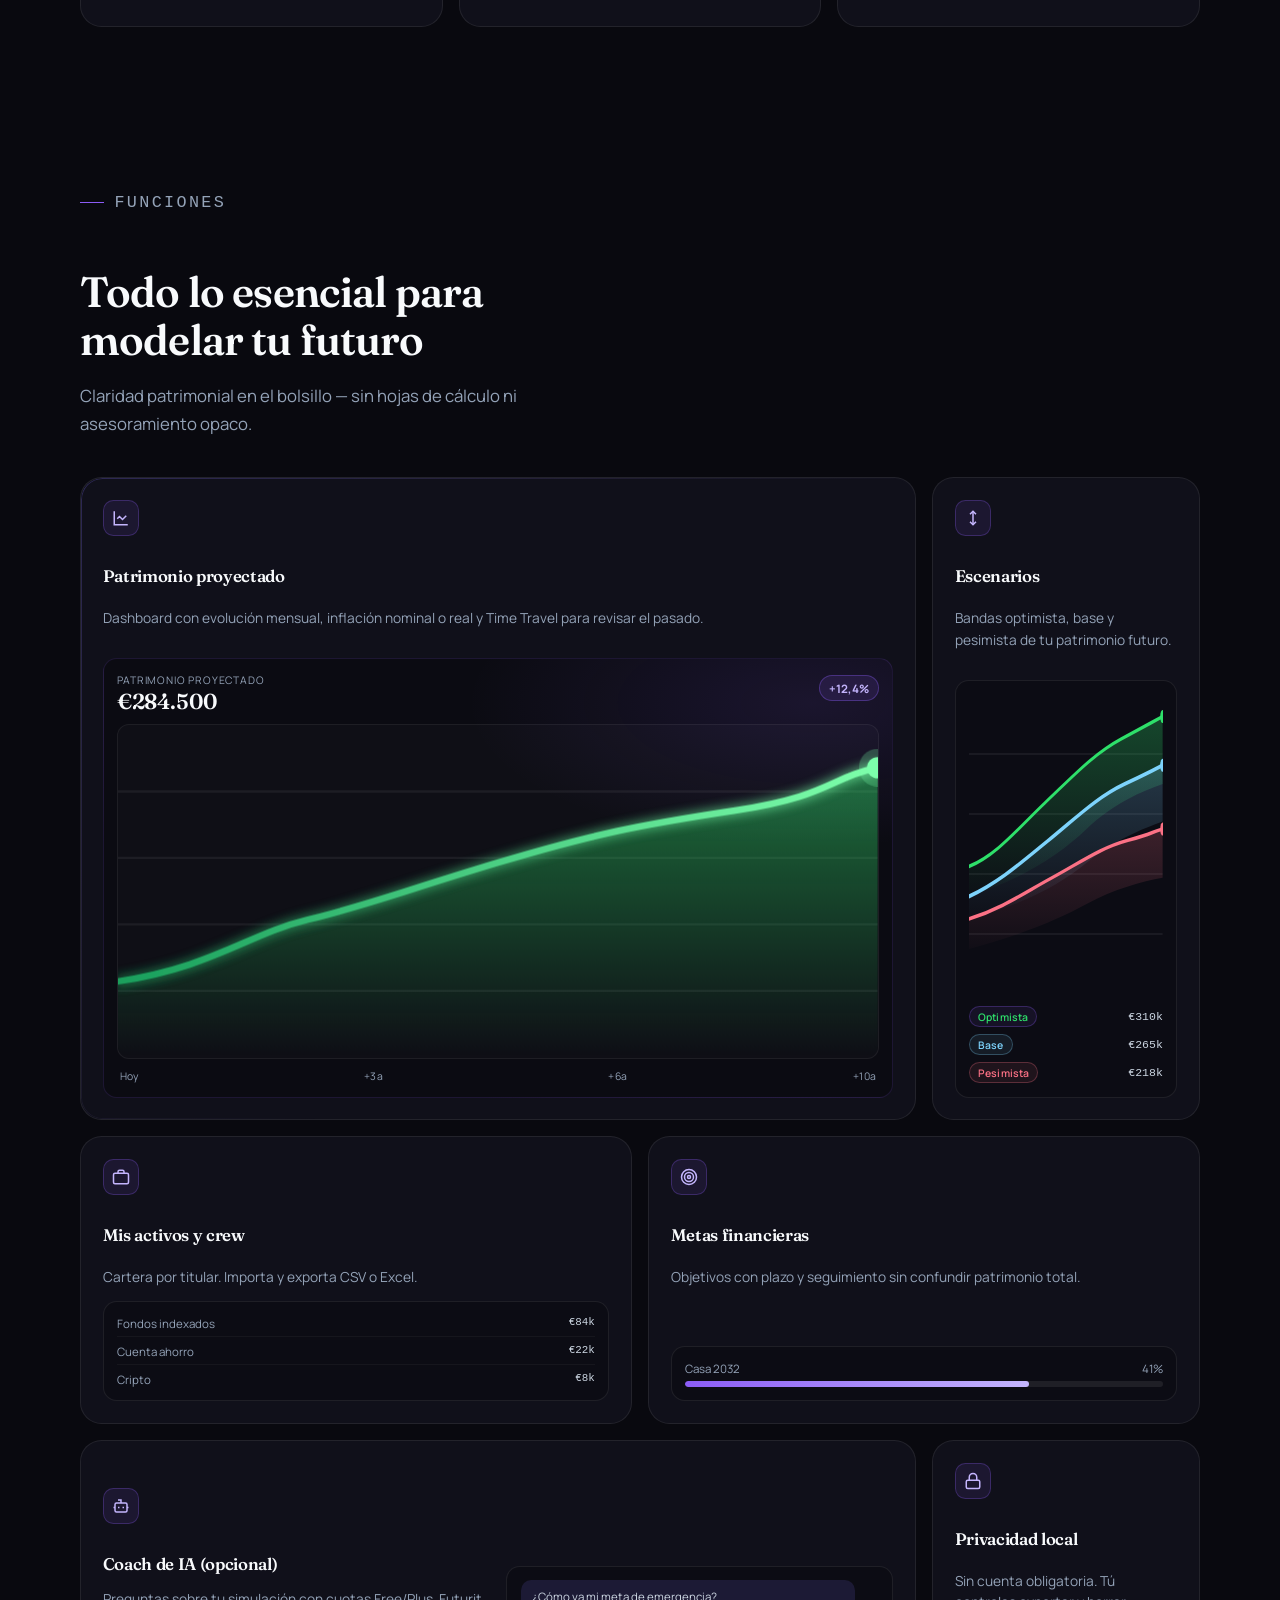
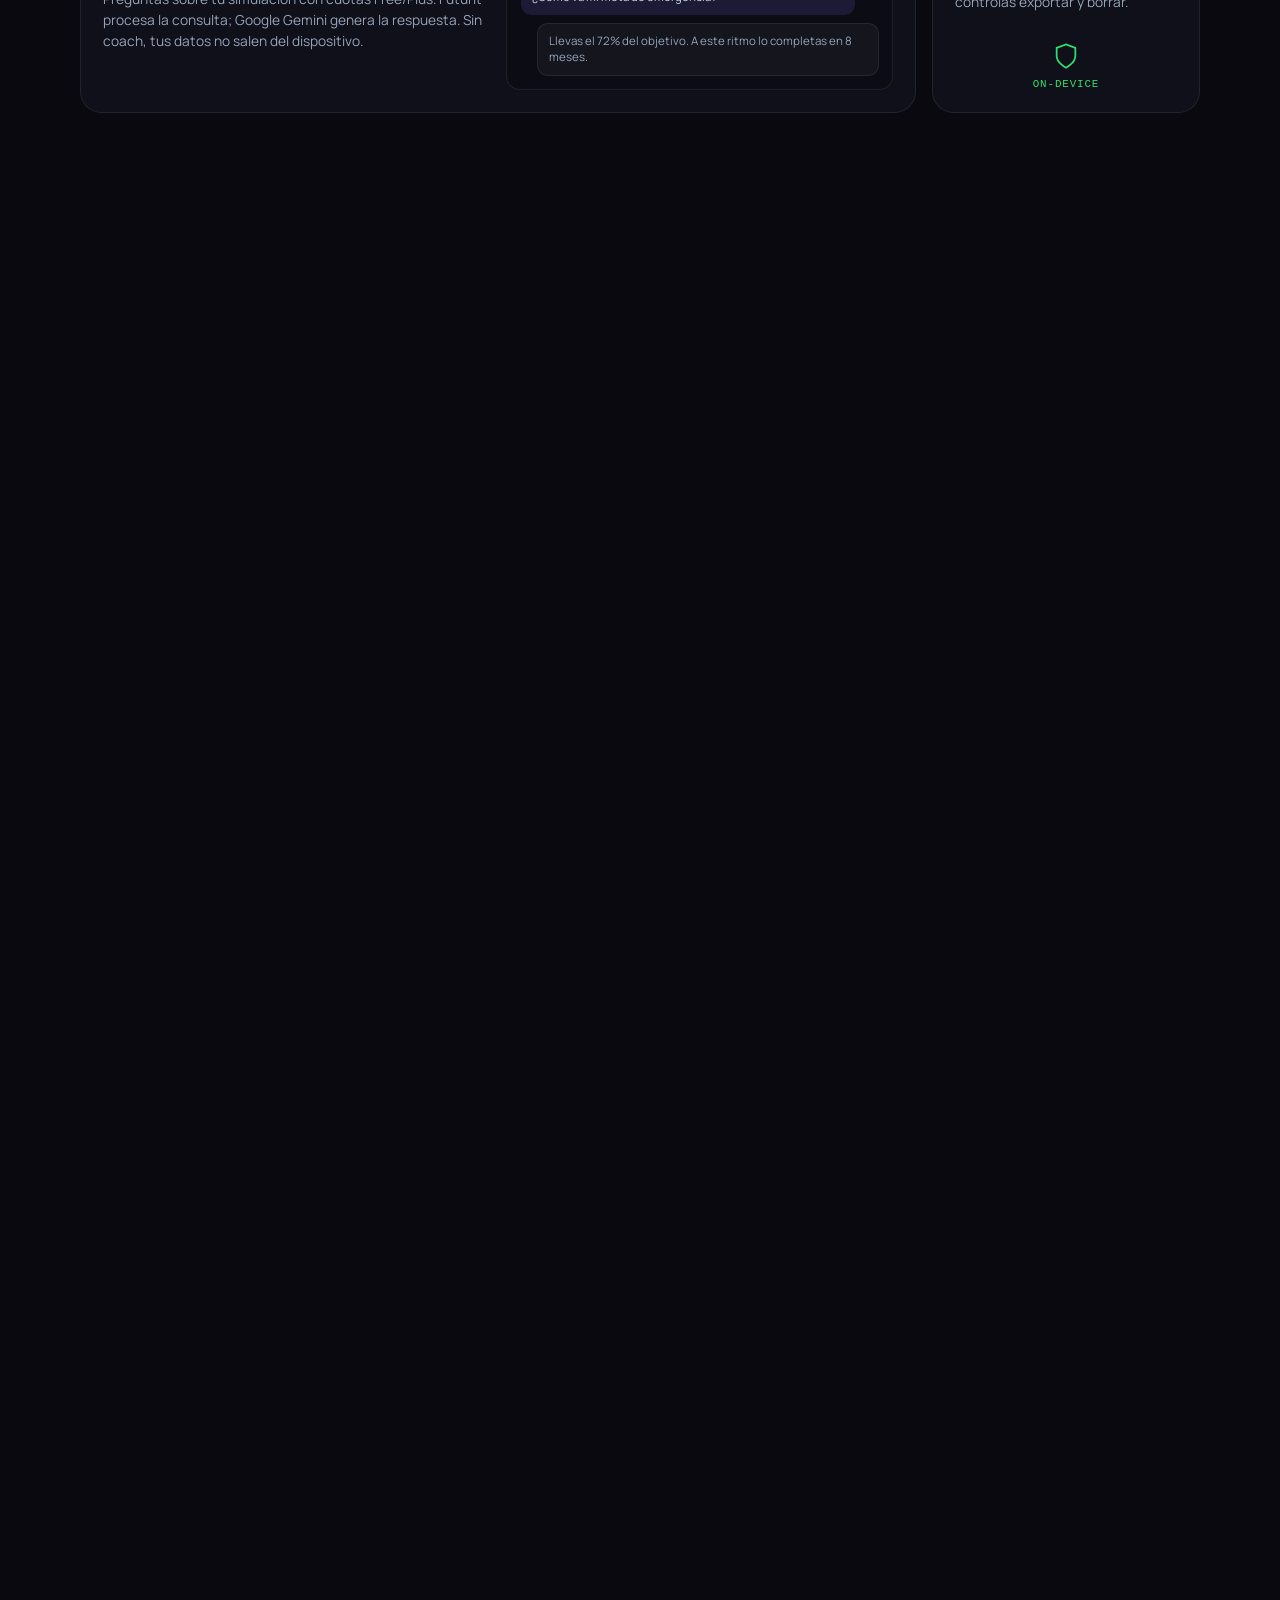
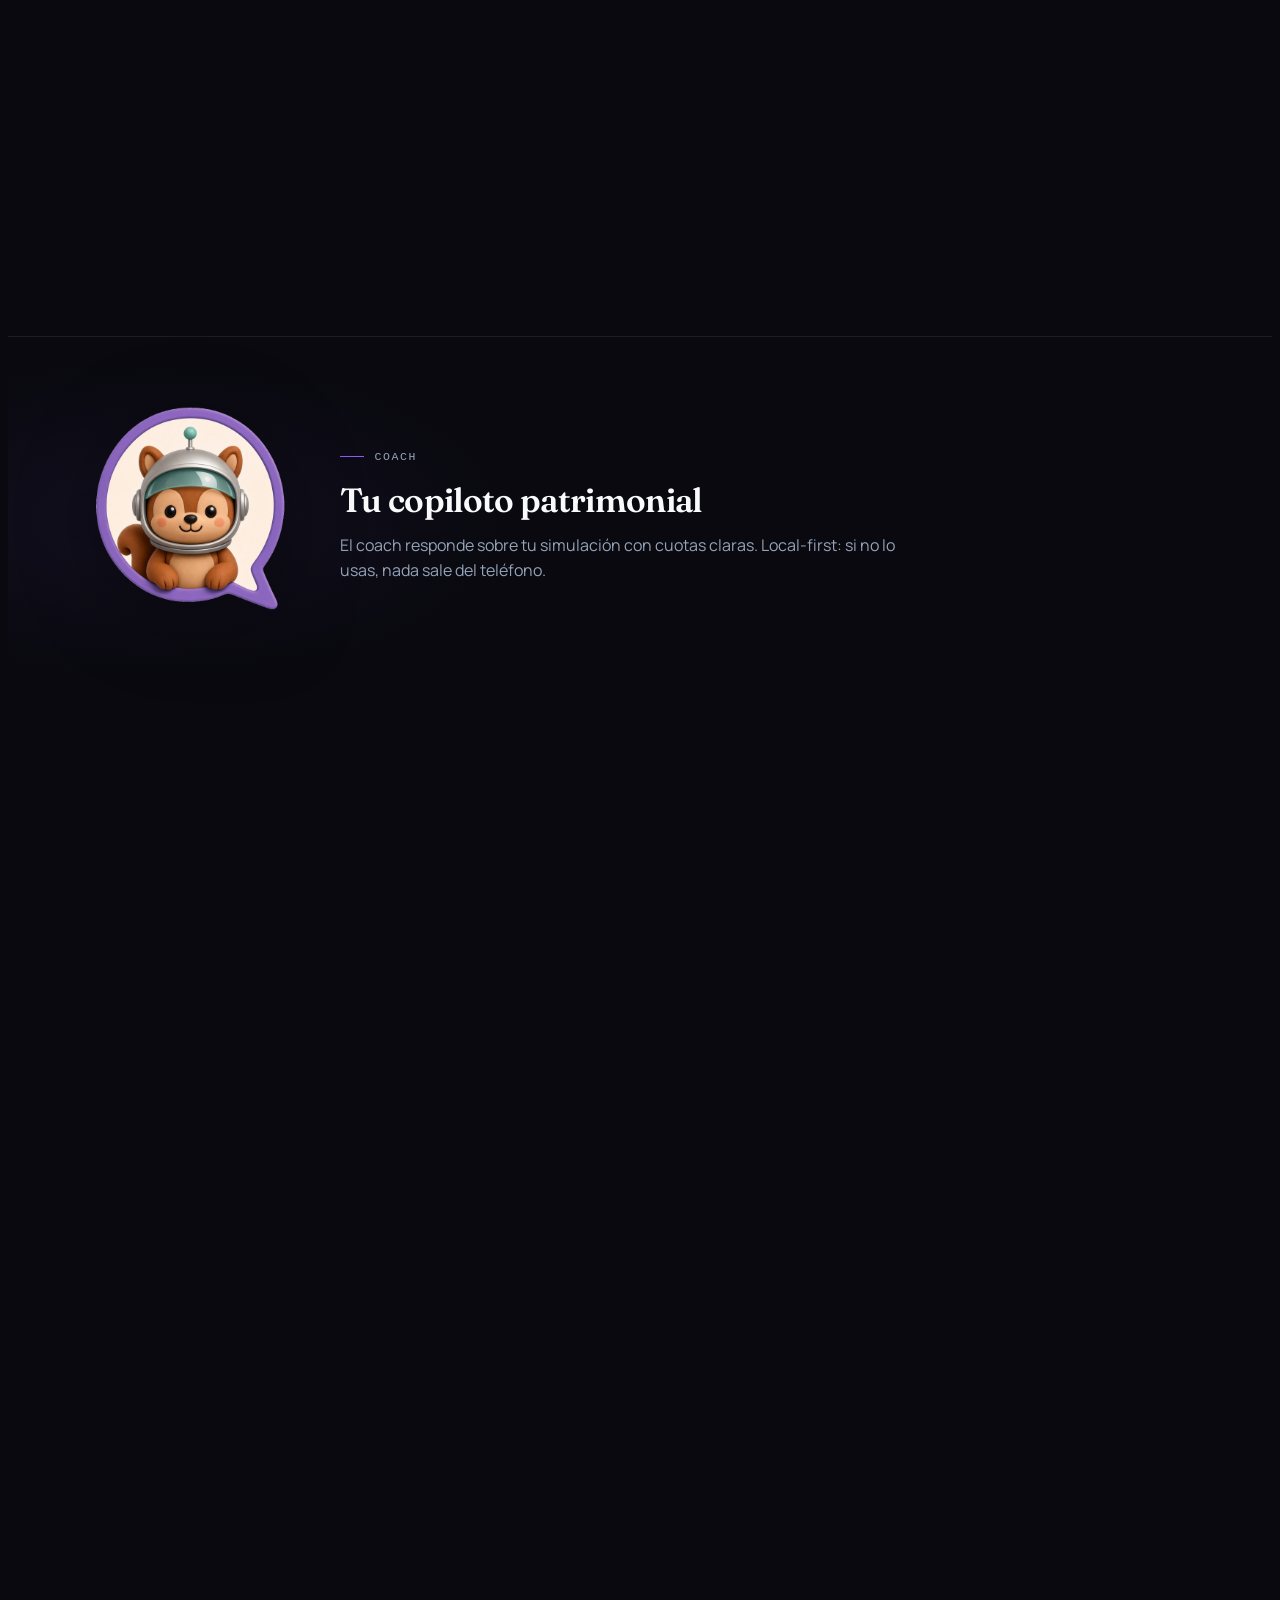
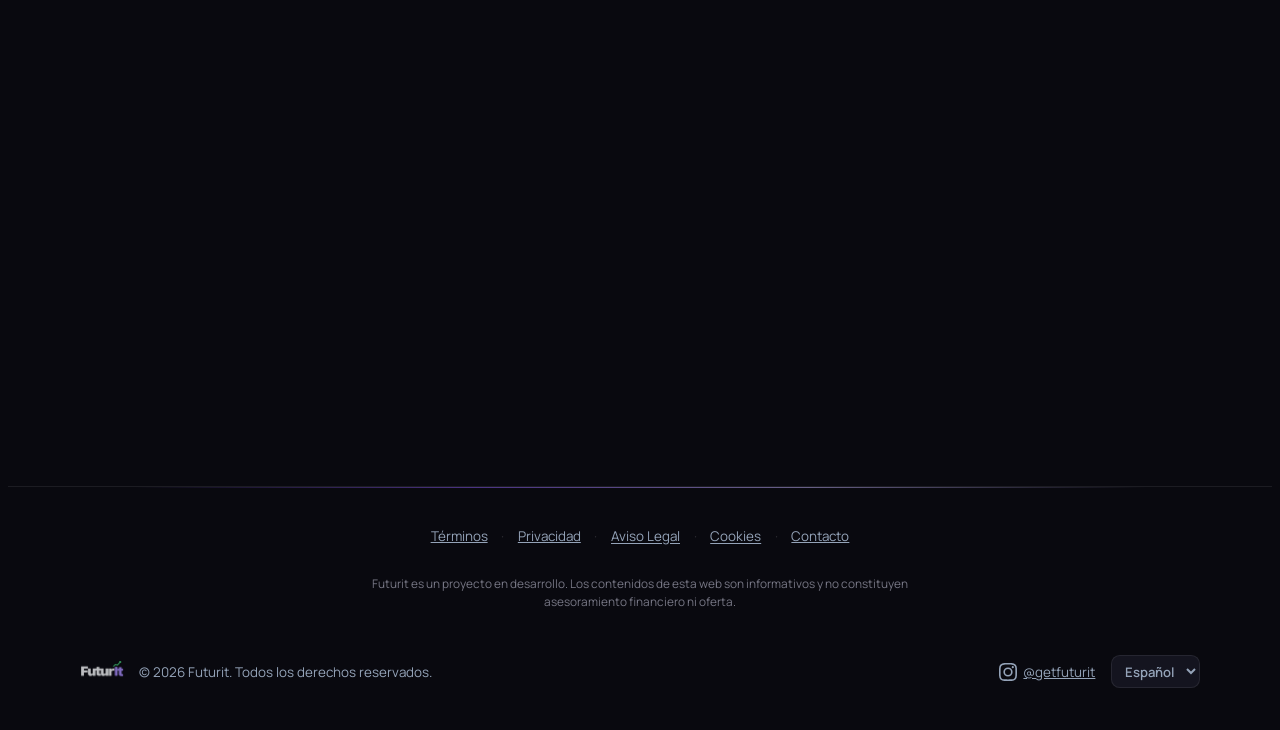
==== commit 2fc16c5a: "[RHA] Sync logo without i-dot and looser «it» kerning (OG v9). Co-authored-by: Cursor <cursoragent@c" ====
--- a/index.html
+++ b/index.html
@@ -18,7 +18,7 @@
   <meta property="og:description" content="Futurit te ayuda a visualizar tu patrimonio, activos, metas y escenarios. App en desarrollo para iOS y Android.">
   <meta property="og:type" content="website">
   <meta property="og:url" content="https://www.getfuturit.app/">
-  <meta property="og:image" content="https://www.getfuturit.app/assets/og-image.png?v=8">
+  <meta property="og:image" content="https://www.getfuturit.app/assets/og-image.png?v=9">
   <meta property="og:image:width" content="1200">
   <meta property="og:image:height" content="630">
   <meta property="og:image:alt" content="Futurit — simulador patrimonial personal">
@@ -26,7 +26,7 @@
   <meta name="twitter:site" content="@getfuturit">
   <meta name="twitter:title" content="Futurit — Simulador patrimonial personal">
   <meta name="twitter:description" content="Futurit te ayuda a visualizar tu patrimonio, activos, metas y escenarios. Próximamente en iOS y Android.">
-  <meta name="twitter:image" content="https://www.getfuturit.app/assets/og-image.png?v=8">
+  <meta name="twitter:image" content="https://www.getfuturit.app/assets/og-image.png?v=9">
   <meta name="twitter:image:alt" content="Futurit — simulador patrimonial personal">
   <meta name="theme-color" content="#09090f">
   <link rel="icon" href="./favicon.ico" sizes="any">
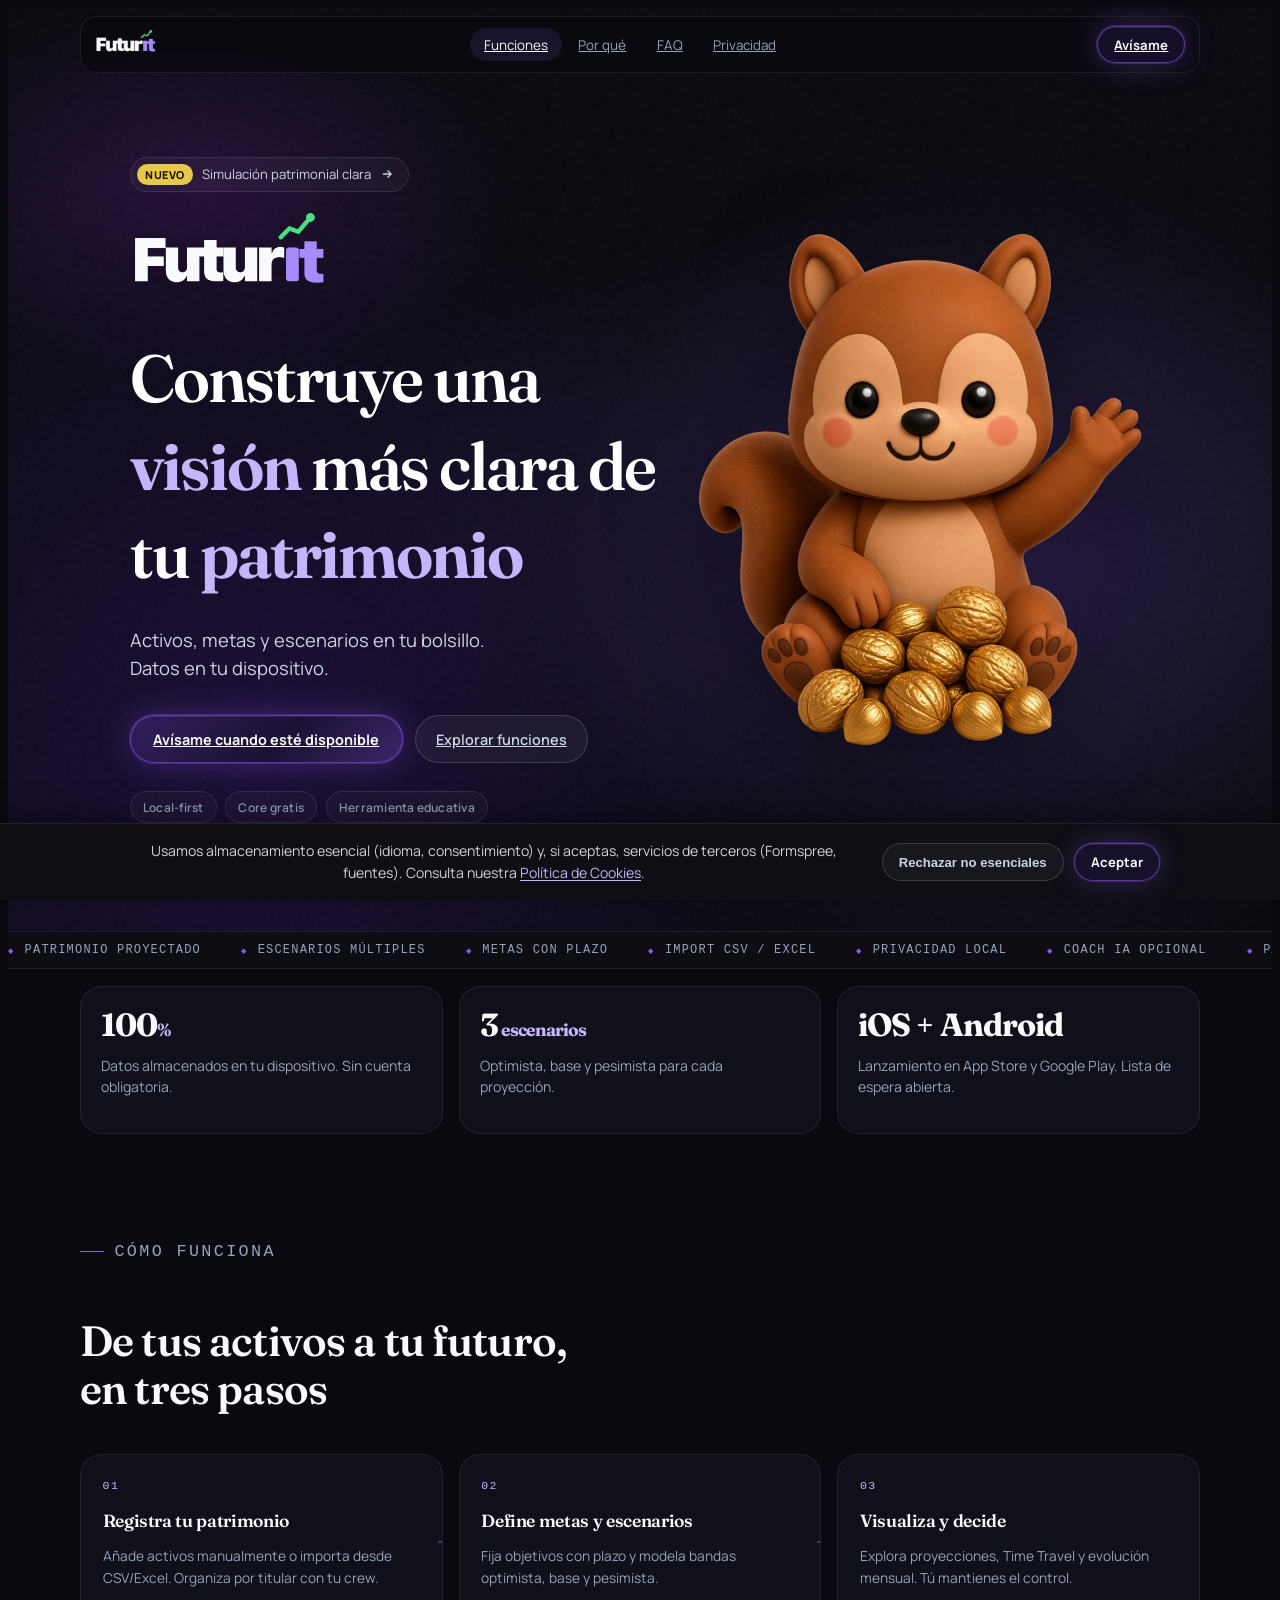
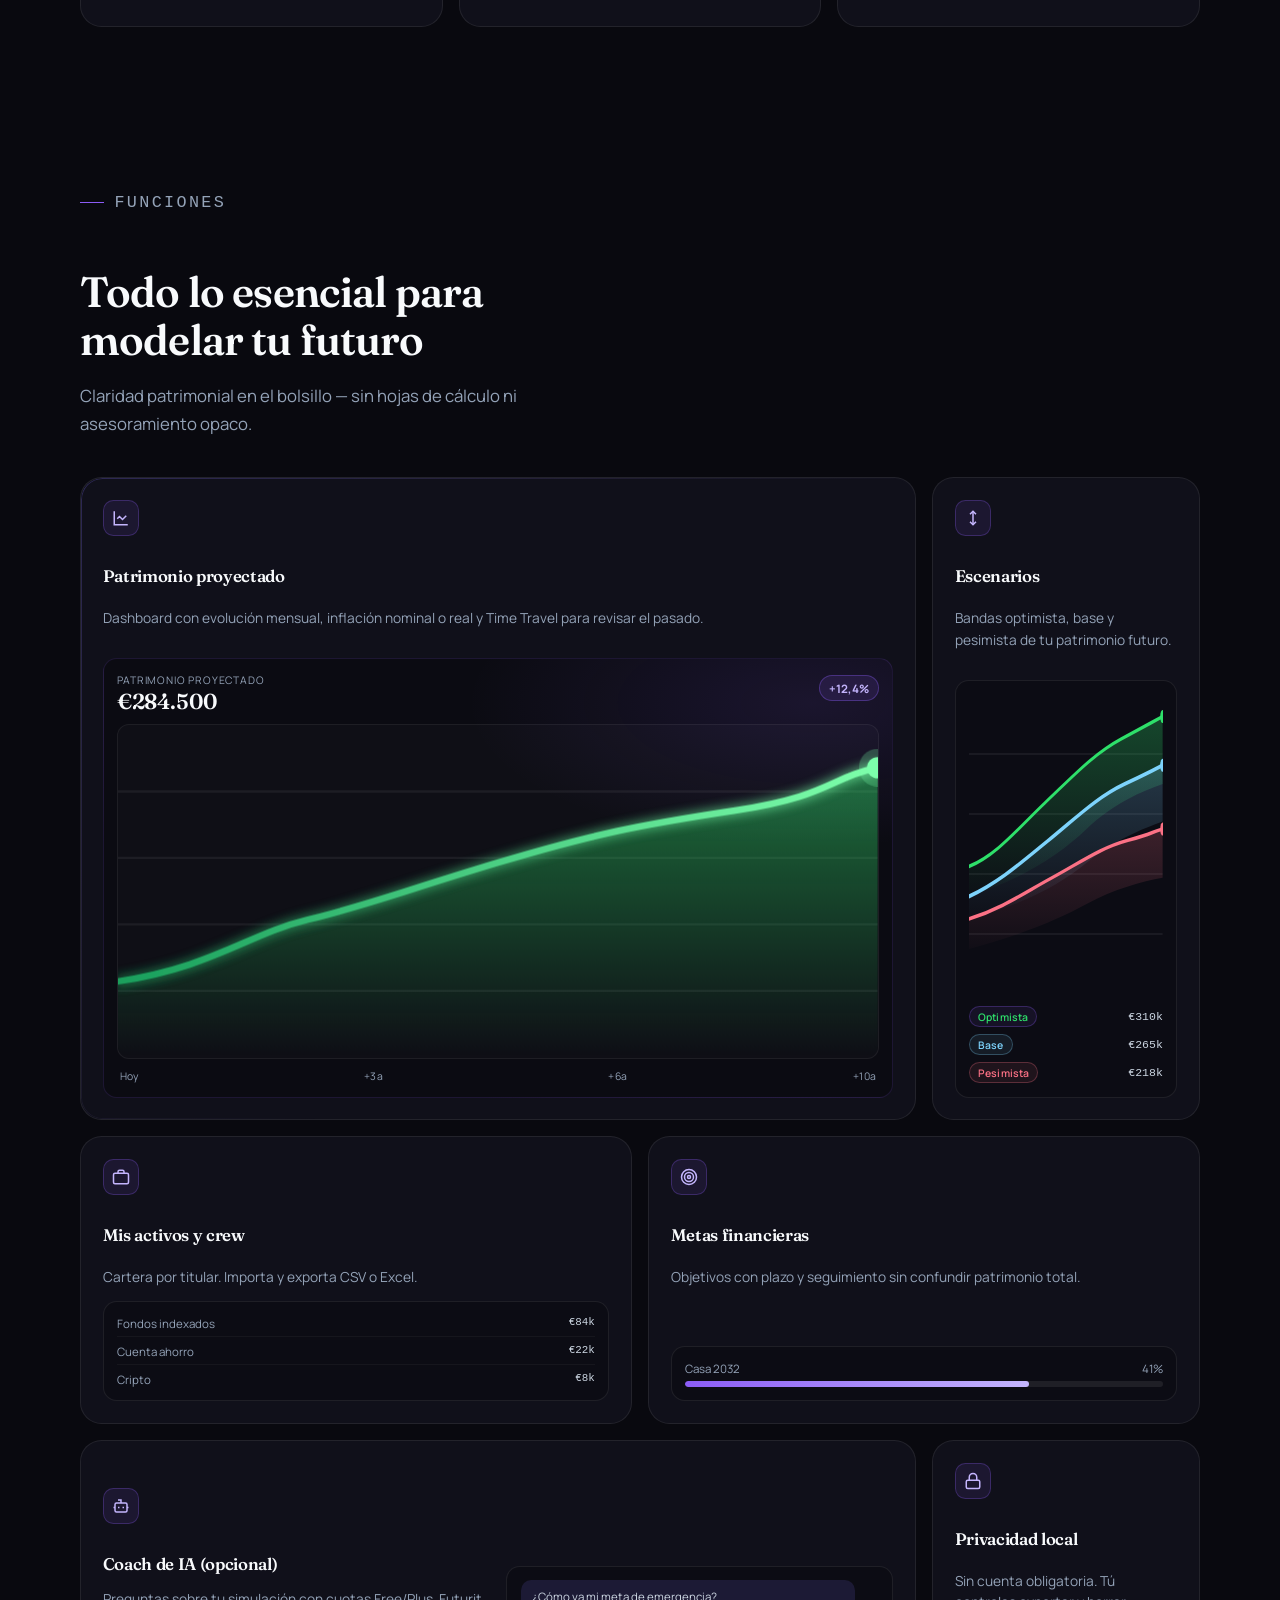
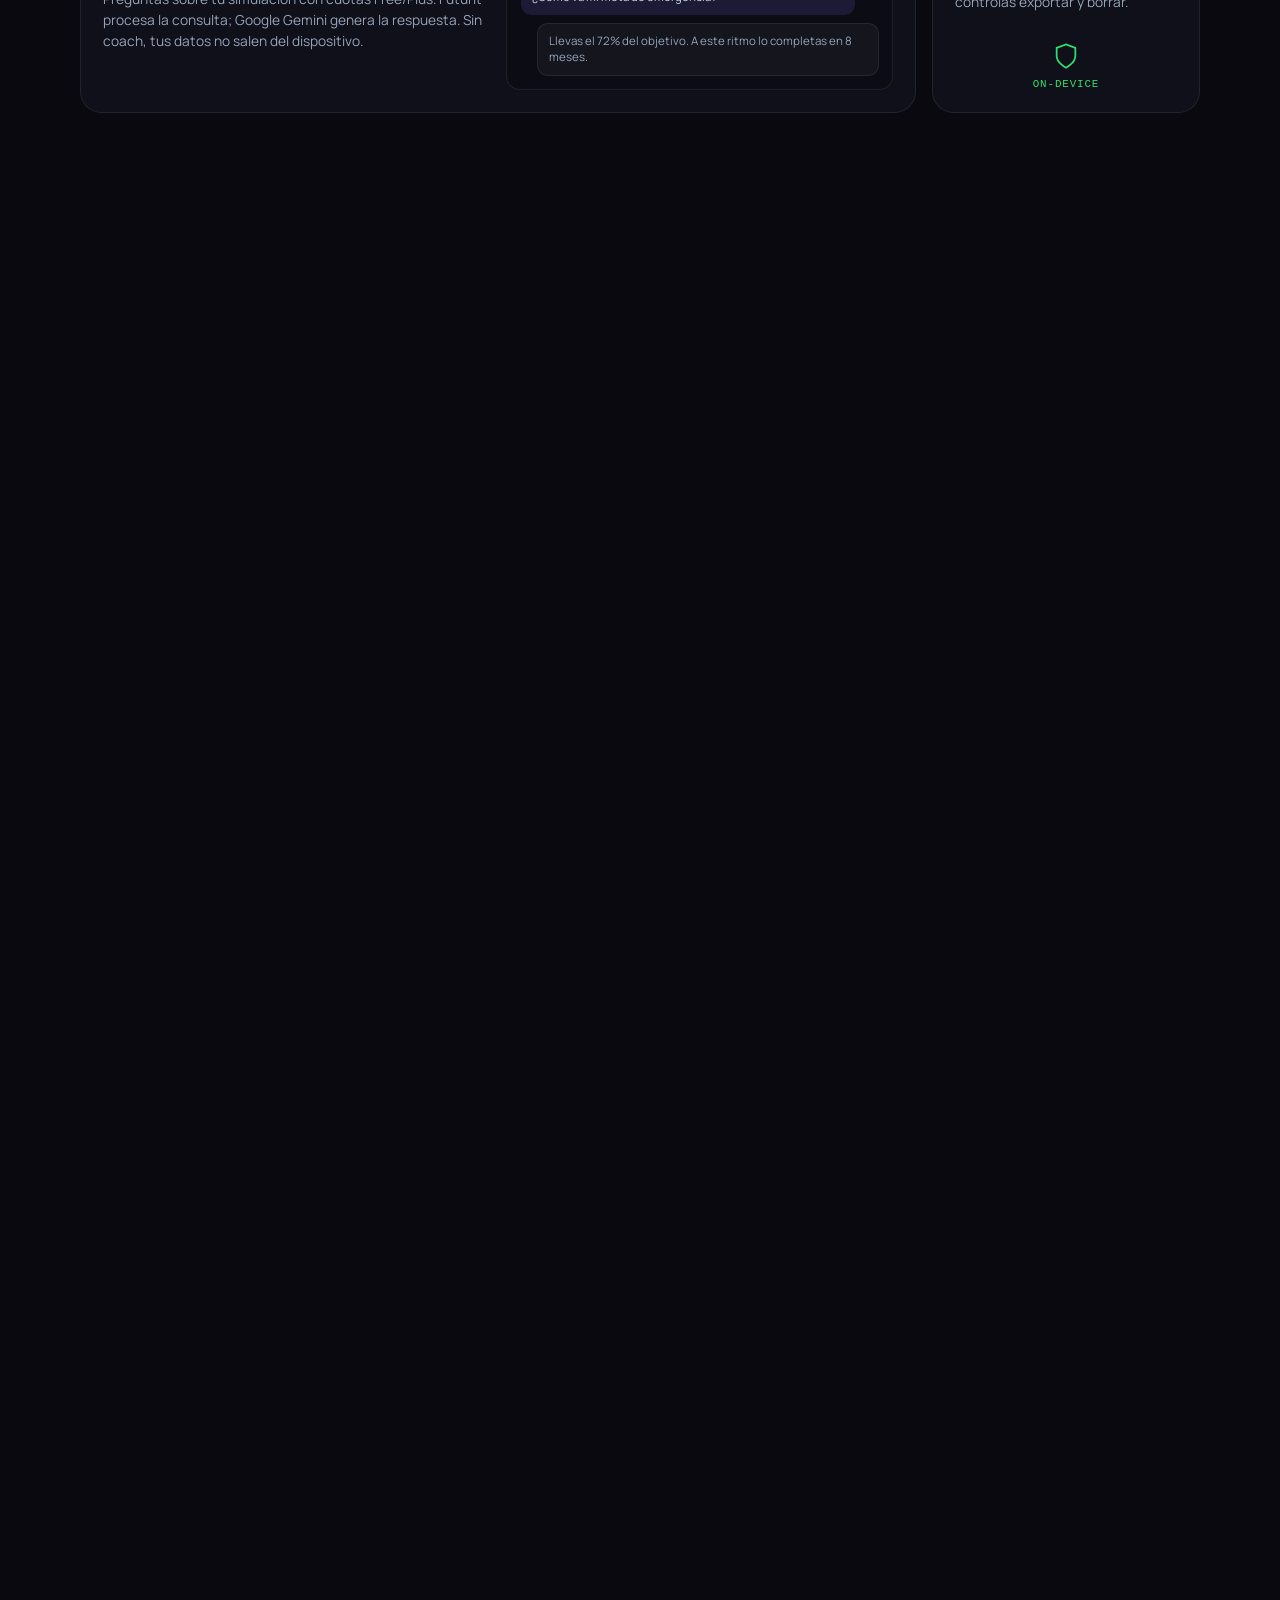
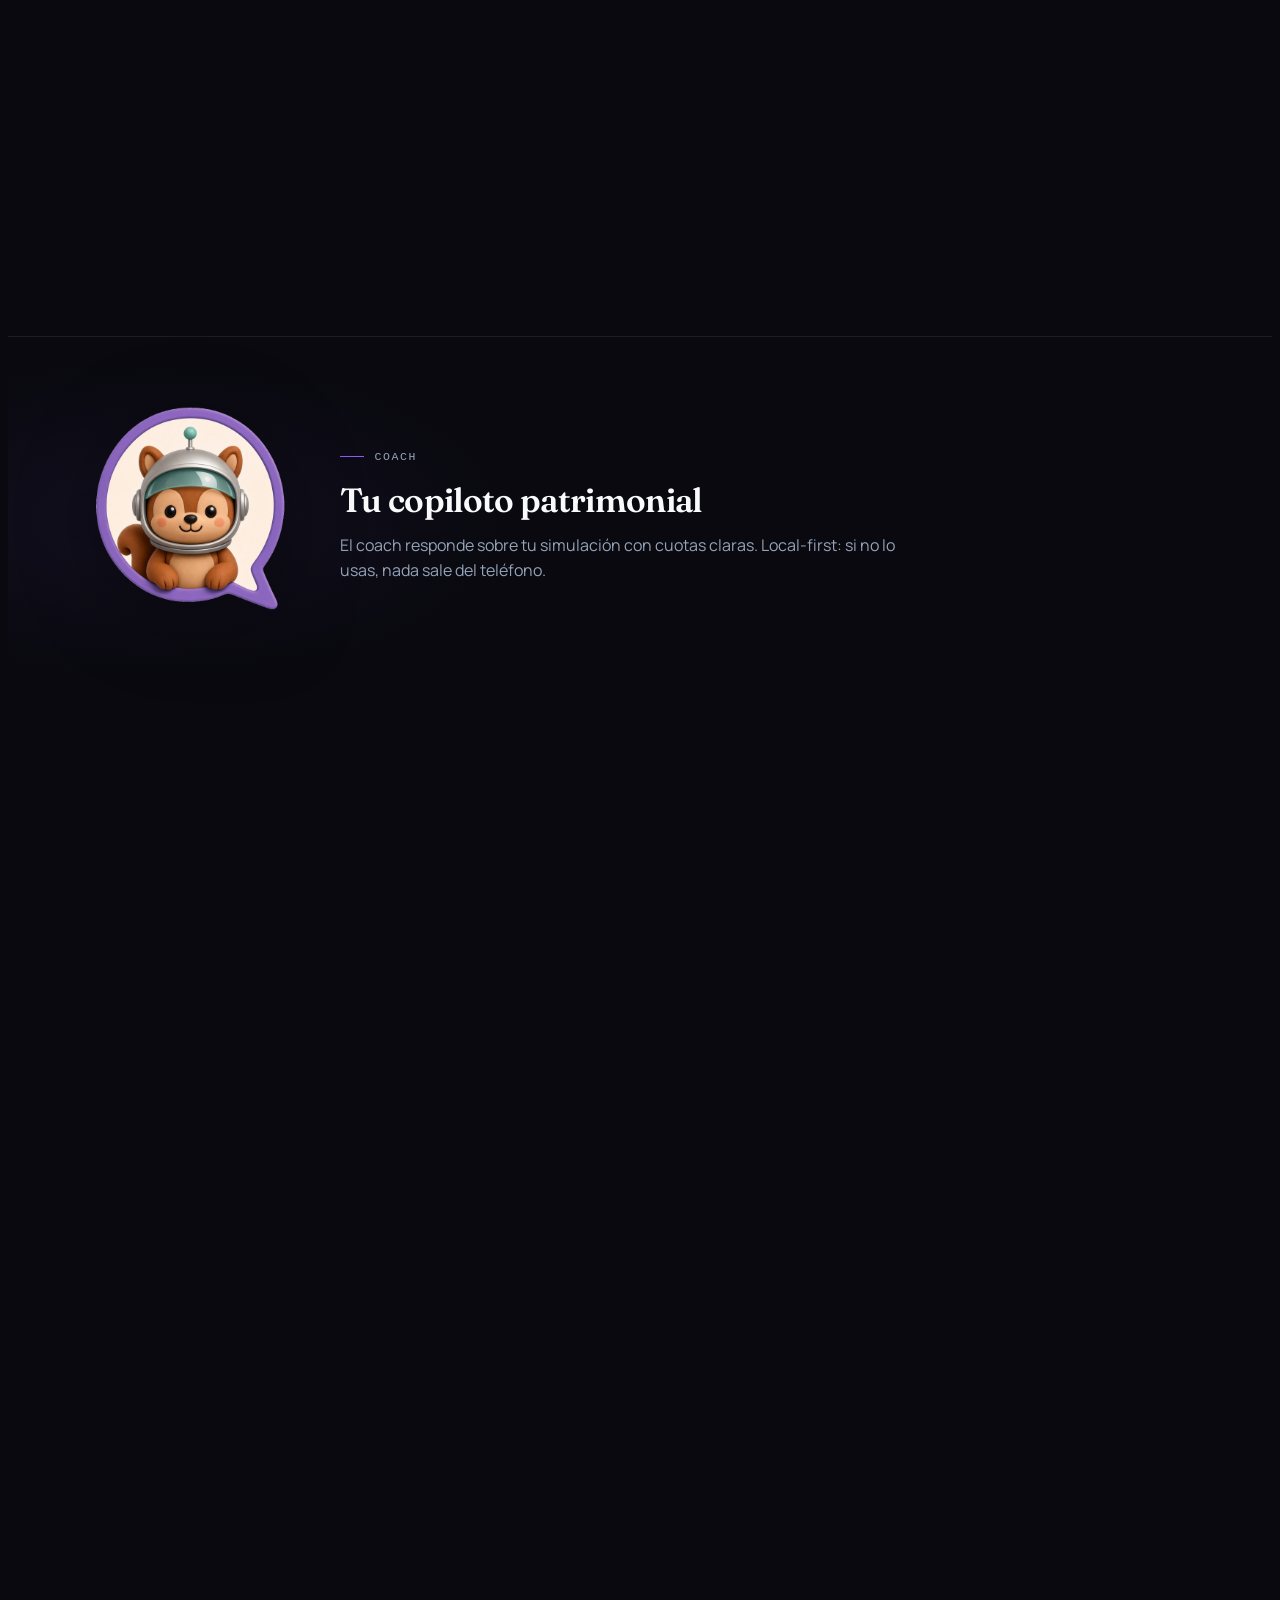
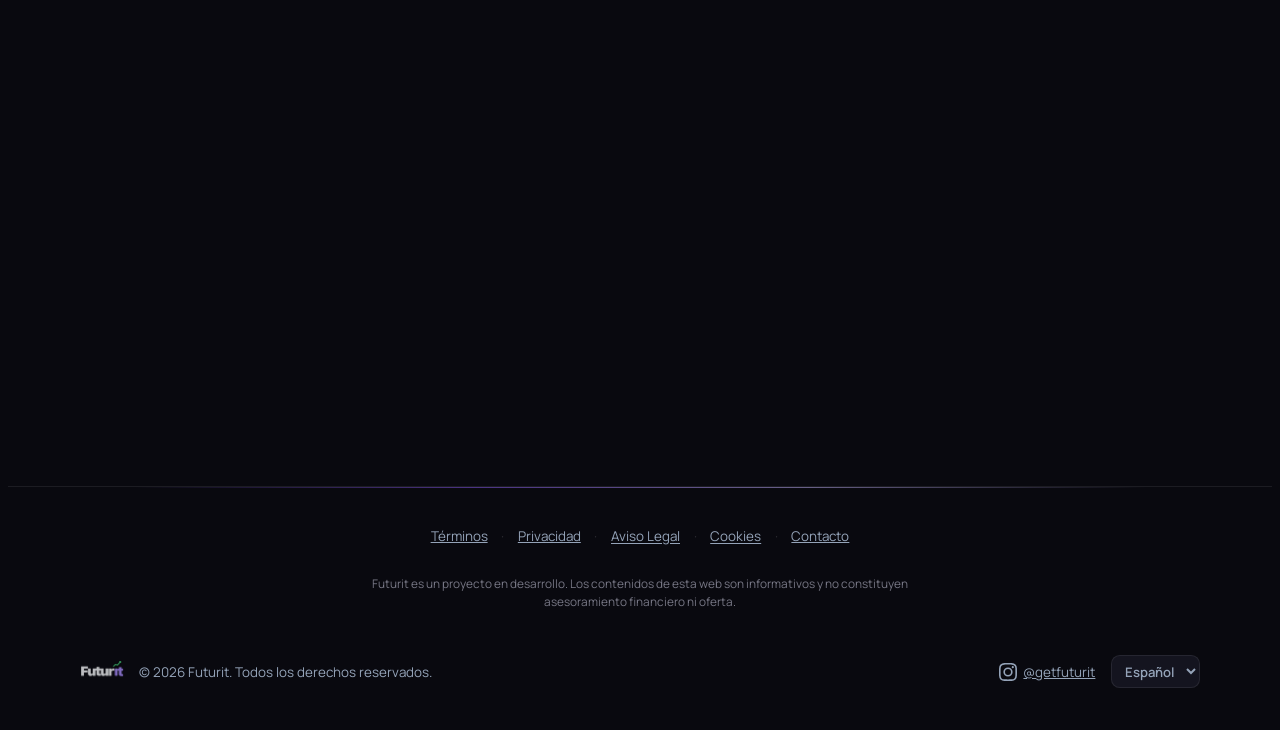
==== commit 442175e3: "[RHA] Sync lowercase-height «i» logo to web (OG v10). Co-authored-by: Cursor <cursoragent@cursor.com" ====
--- a/index.html
+++ b/index.html
@@ -18,7 +18,7 @@
   <meta property="og:description" content="Futurit te ayuda a visualizar tu patrimonio, activos, metas y escenarios. App en desarrollo para iOS y Android.">
   <meta property="og:type" content="website">
   <meta property="og:url" content="https://www.getfuturit.app/">
-  <meta property="og:image" content="https://www.getfuturit.app/assets/og-image.png?v=9">
+  <meta property="og:image" content="https://www.getfuturit.app/assets/og-image.png?v=10">
   <meta property="og:image:width" content="1200">
   <meta property="og:image:height" content="630">
   <meta property="og:image:alt" content="Futurit — simulador patrimonial personal">
@@ -26,7 +26,7 @@
   <meta name="twitter:site" content="@getfuturit">
   <meta name="twitter:title" content="Futurit — Simulador patrimonial personal">
   <meta name="twitter:description" content="Futurit te ayuda a visualizar tu patrimonio, activos, metas y escenarios. Próximamente en iOS y Android.">
-  <meta name="twitter:image" content="https://www.getfuturit.app/assets/og-image.png?v=9">
+  <meta name="twitter:image" content="https://www.getfuturit.app/assets/og-image.png?v=10">
   <meta name="twitter:image:alt" content="Futurit — simulador patrimonial personal">
   <meta name="theme-color" content="#09090f">
   <link rel="icon" href="./favicon.ico" sizes="any">
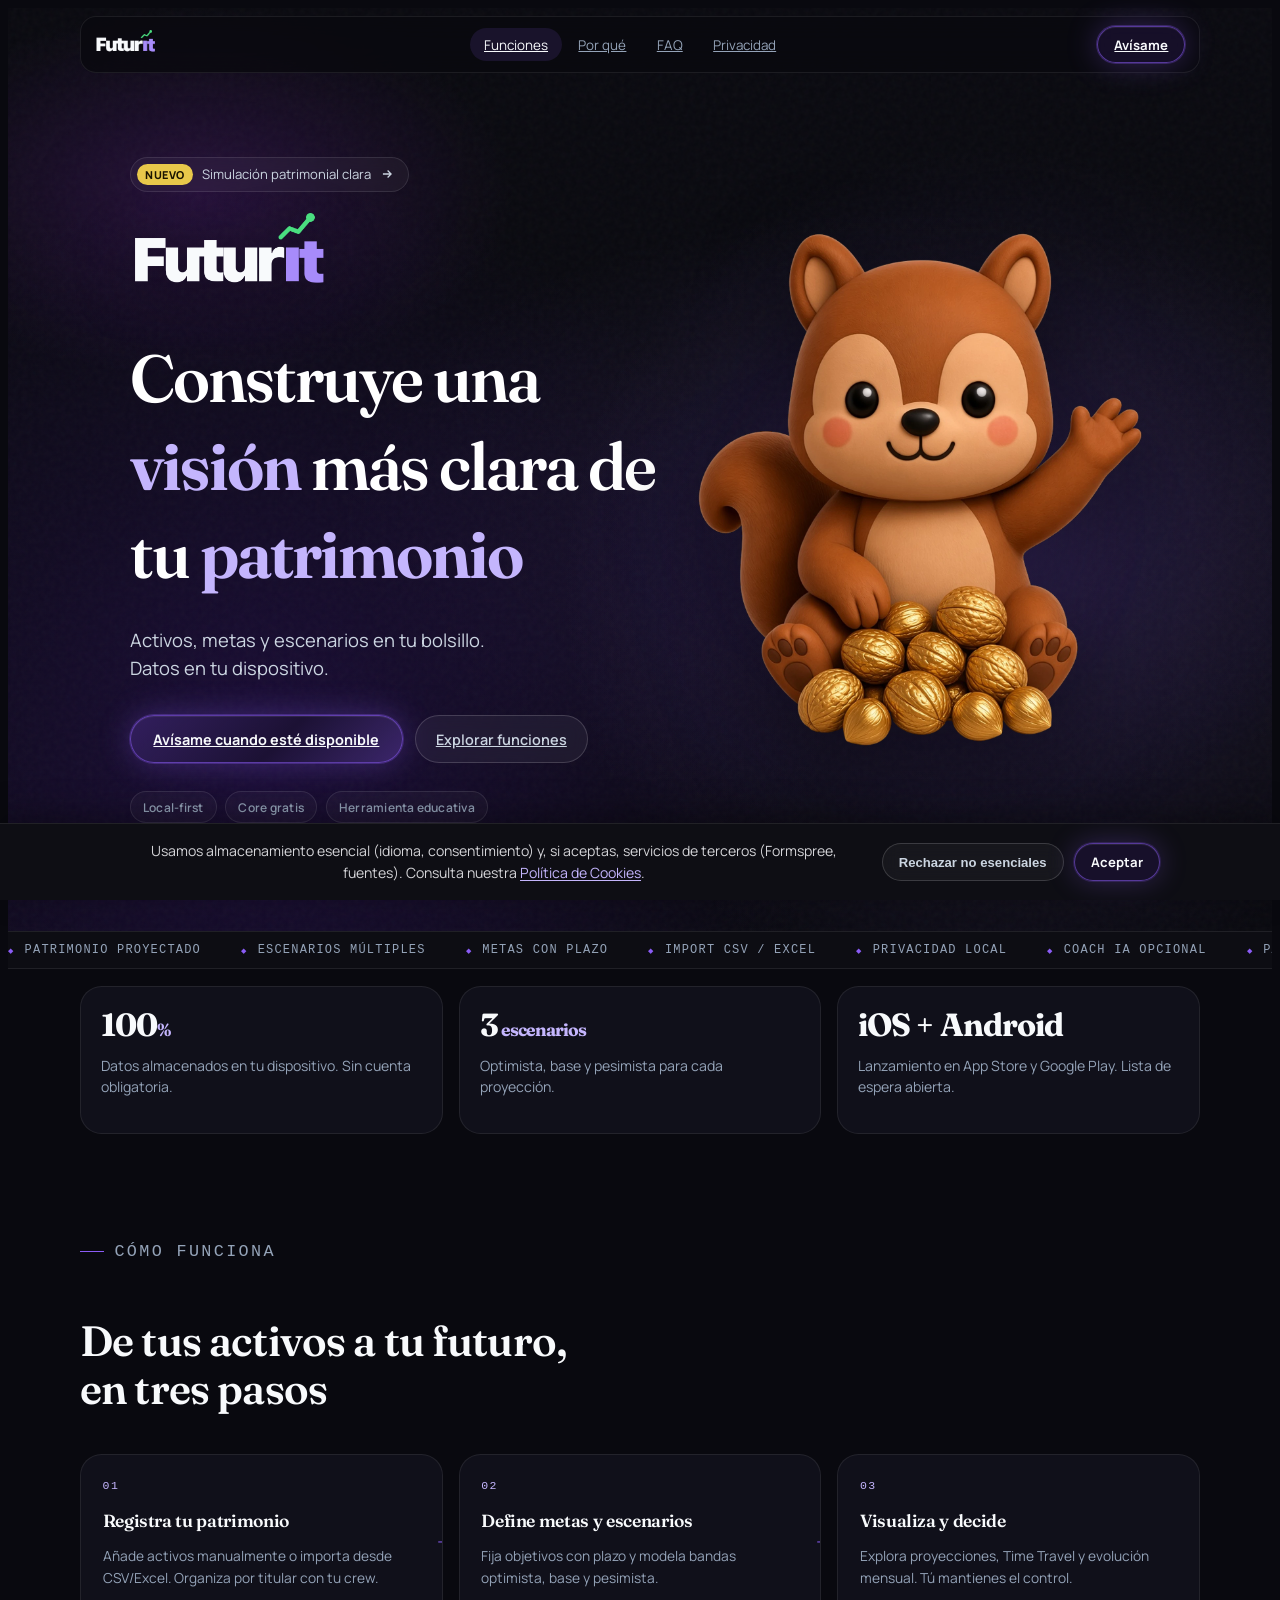
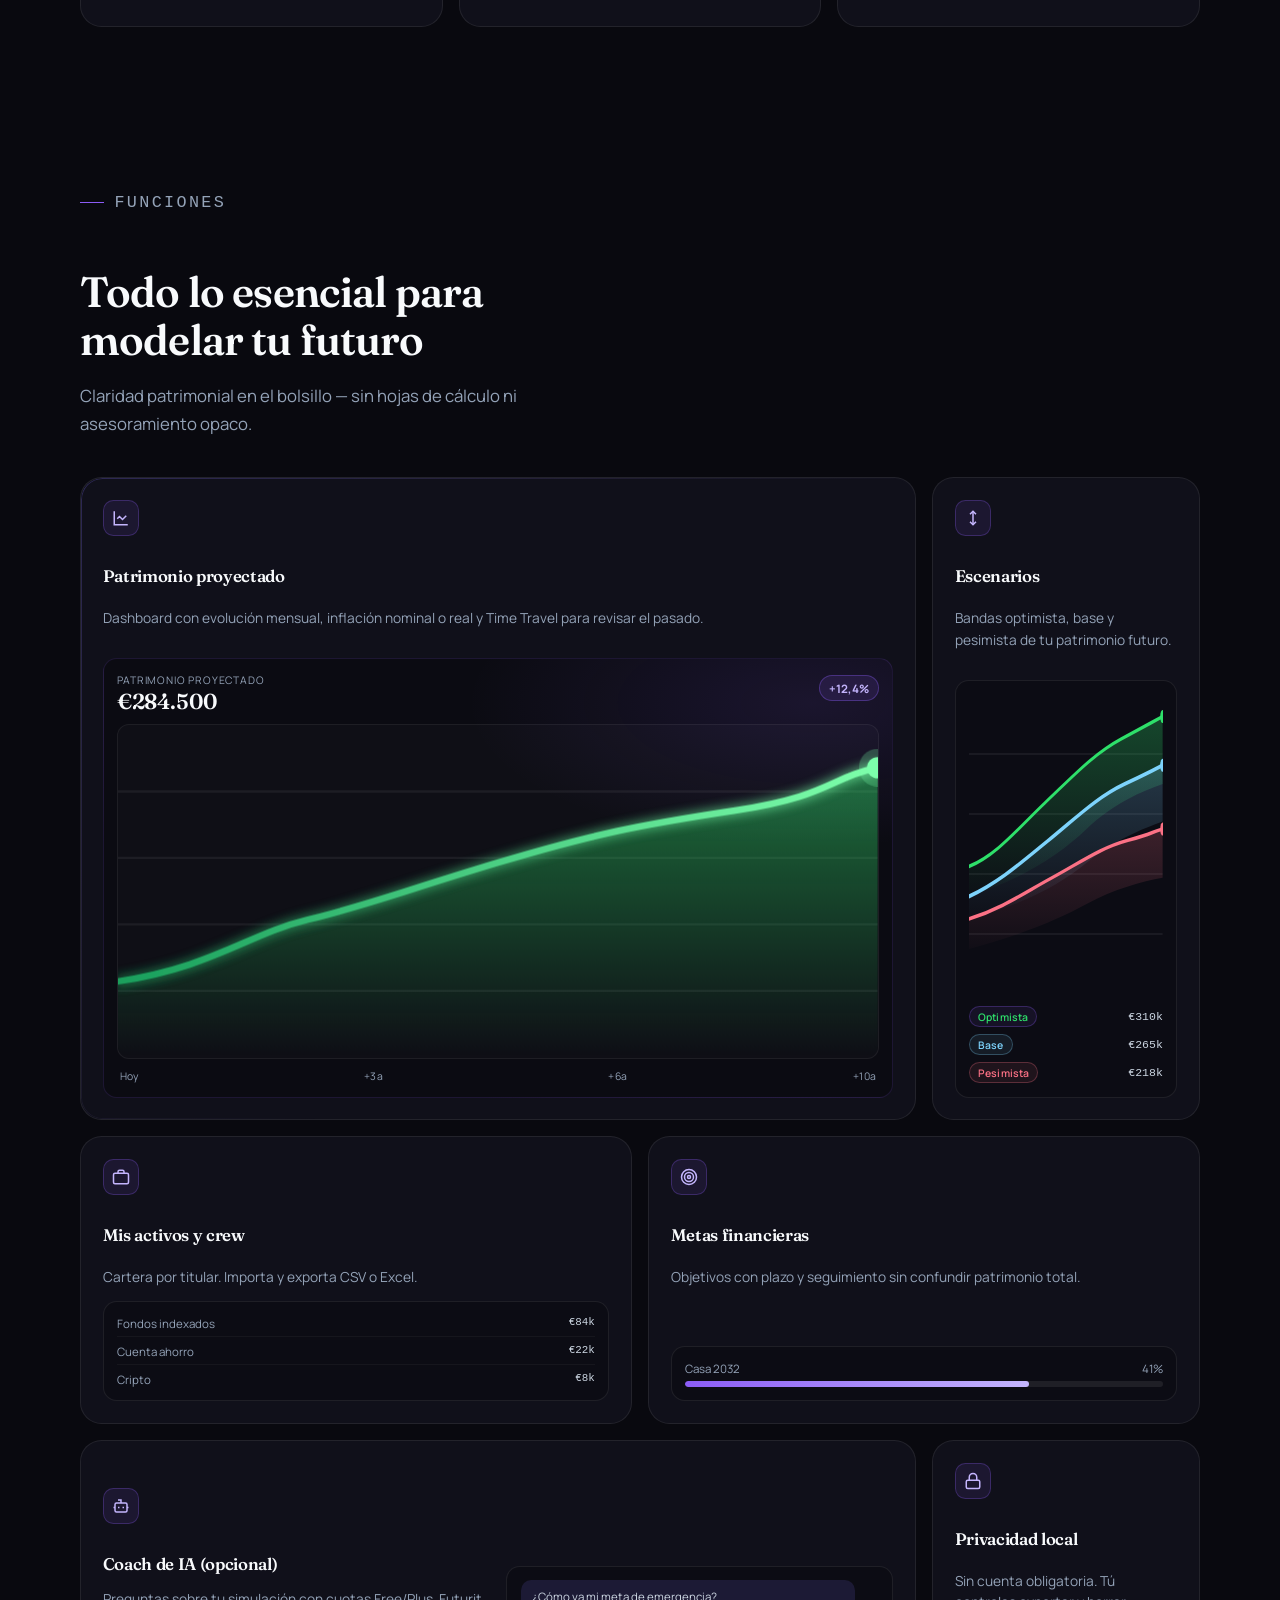
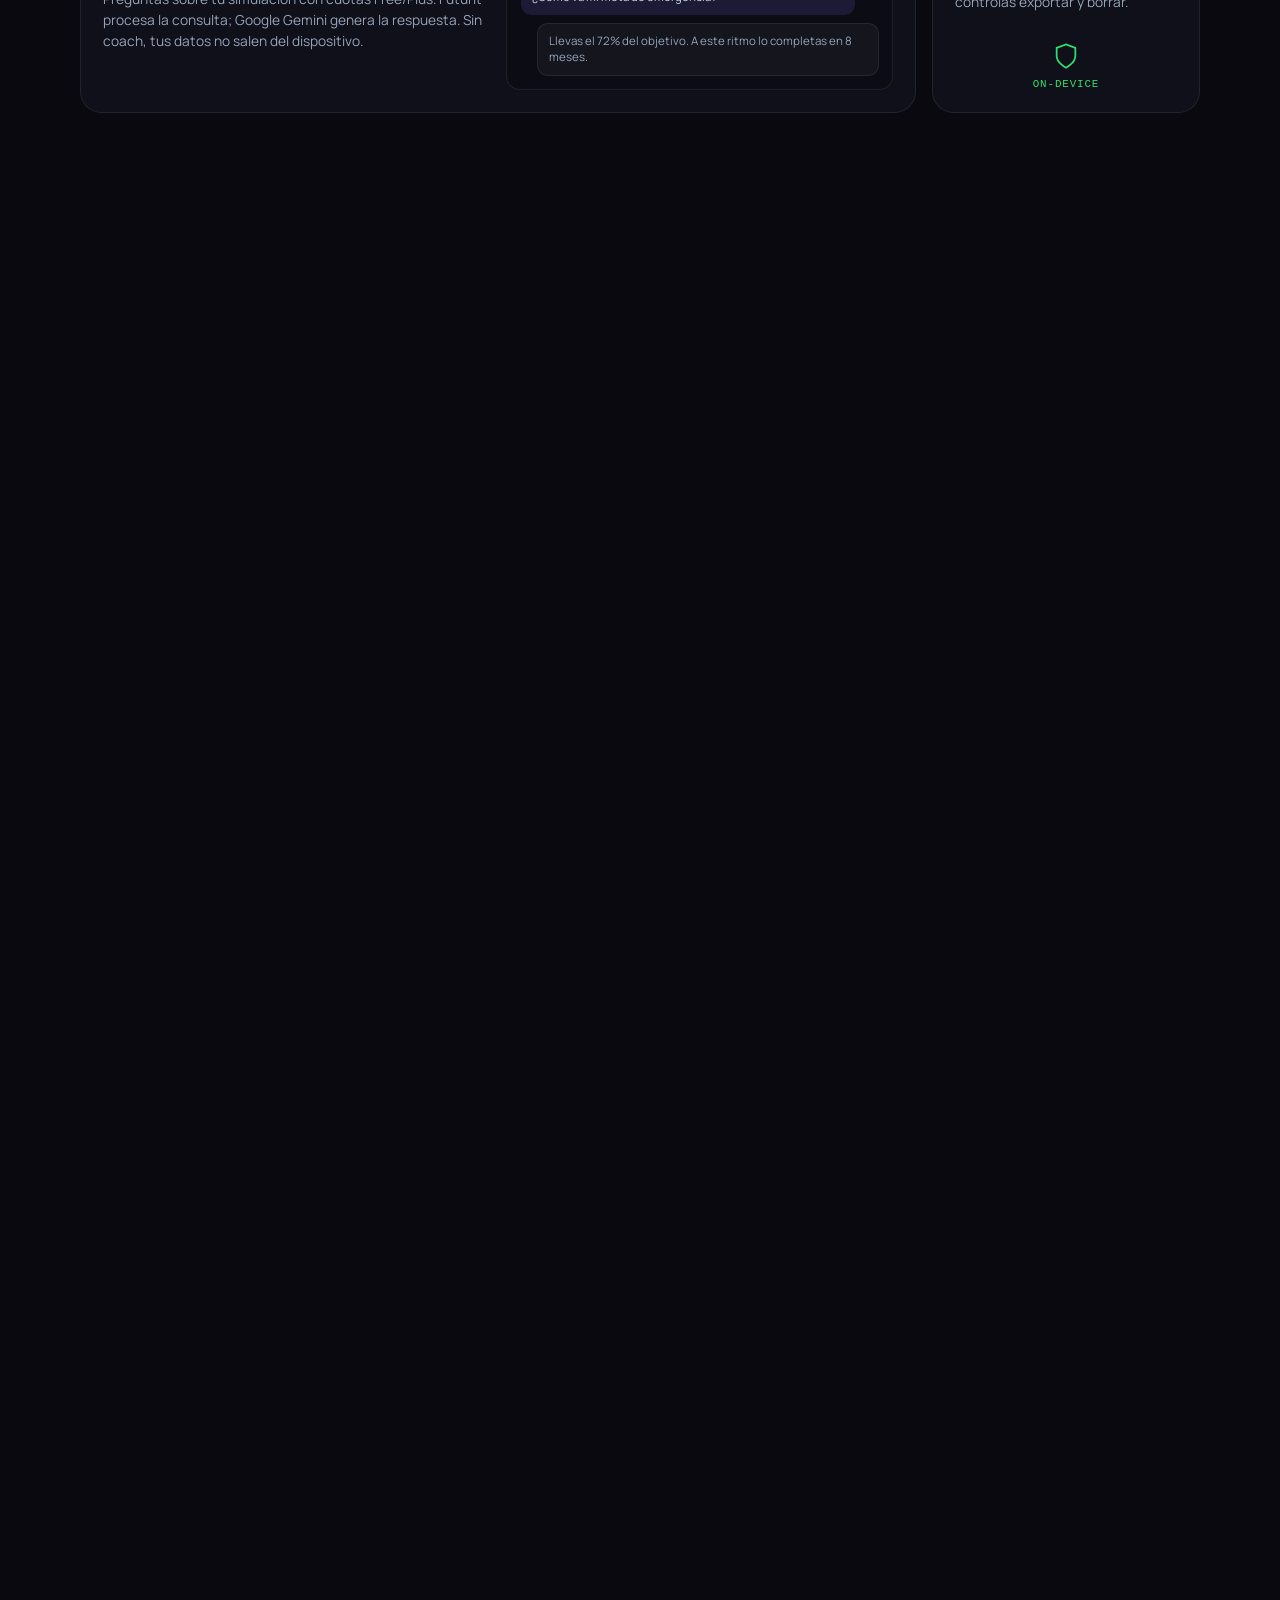
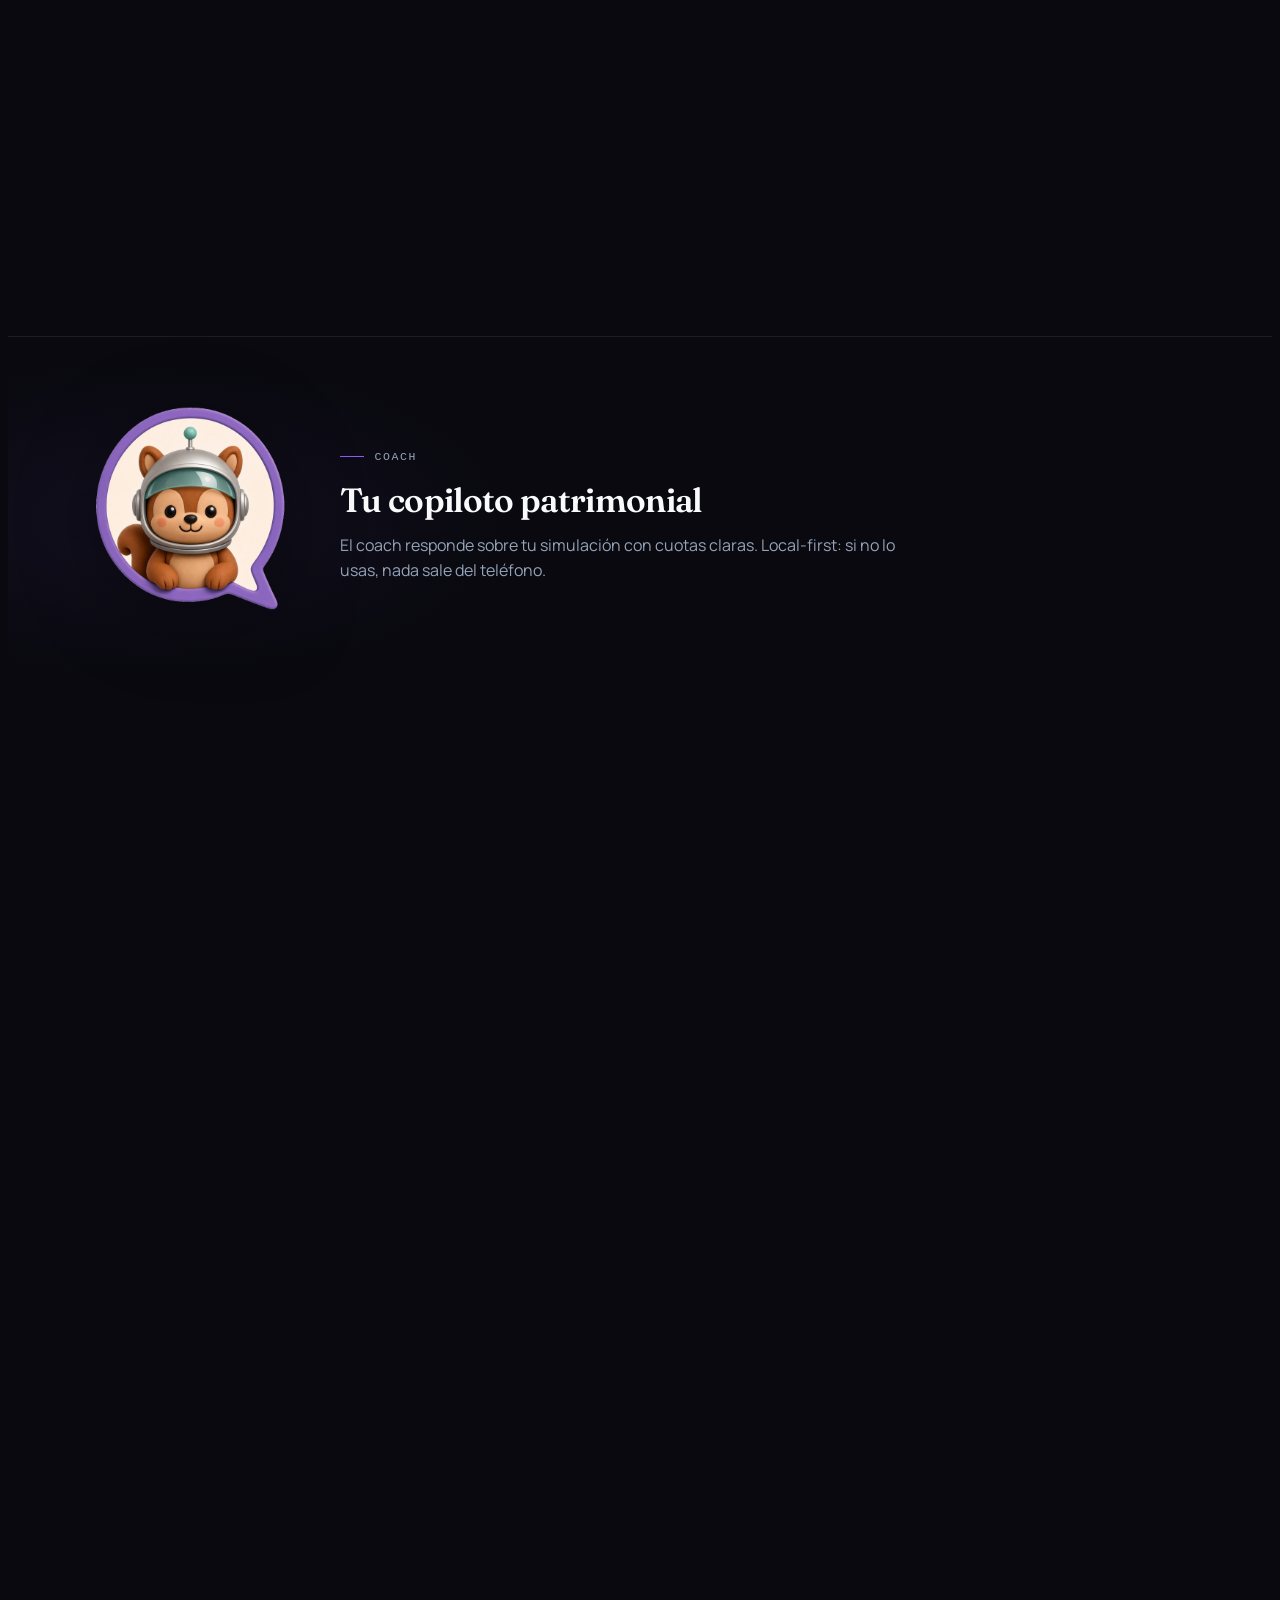
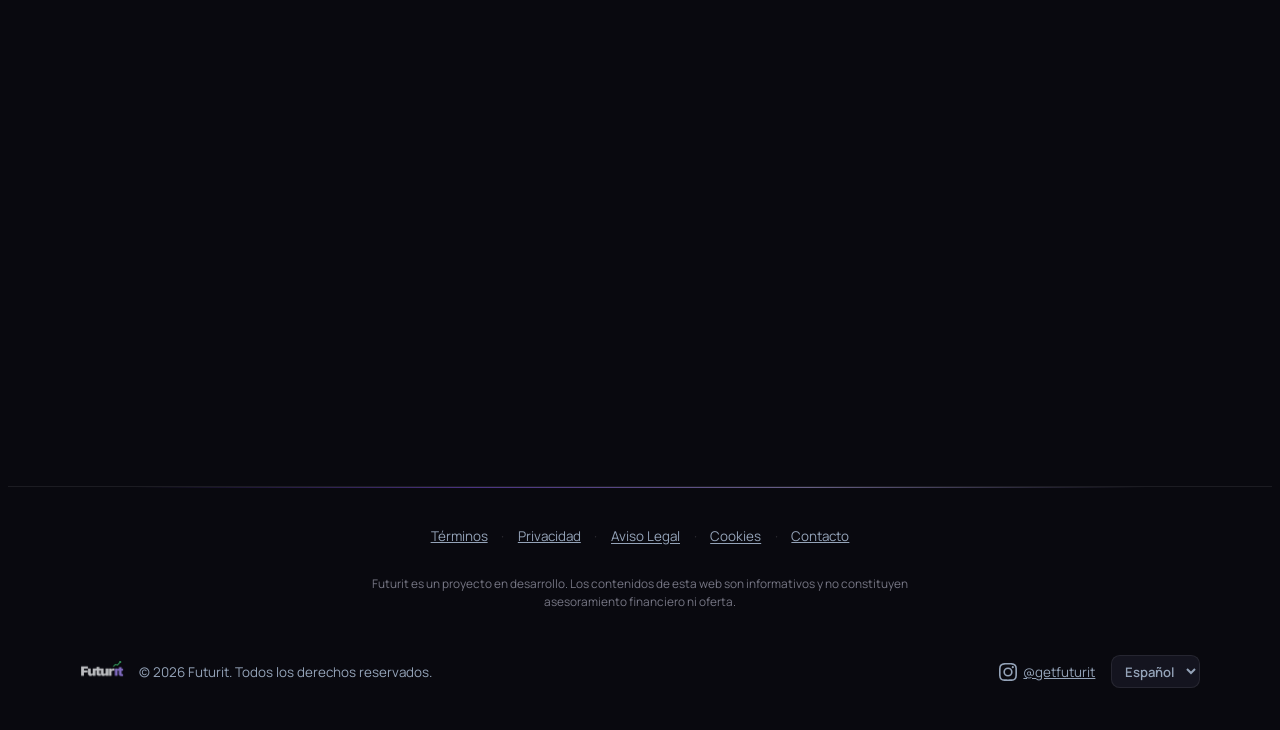
==== commit ff8885af: "[RHA] Sync square «i» logo edges to web (OG v11). Co-authored-by: Cursor <cursoragent@cursor.com>" ====
--- a/index.html
+++ b/index.html
@@ -18,7 +18,7 @@
   <meta property="og:description" content="Futurit te ayuda a visualizar tu patrimonio, activos, metas y escenarios. App en desarrollo para iOS y Android.">
   <meta property="og:type" content="website">
   <meta property="og:url" content="https://www.getfuturit.app/">
-  <meta property="og:image" content="https://www.getfuturit.app/assets/og-image.png?v=10">
+  <meta property="og:image" content="https://www.getfuturit.app/assets/og-image.png?v=11">
   <meta property="og:image:width" content="1200">
   <meta property="og:image:height" content="630">
   <meta property="og:image:alt" content="Futurit — simulador patrimonial personal">
@@ -26,7 +26,7 @@
   <meta name="twitter:site" content="@getfuturit">
   <meta name="twitter:title" content="Futurit — Simulador patrimonial personal">
   <meta name="twitter:description" content="Futurit te ayuda a visualizar tu patrimonio, activos, metas y escenarios. Próximamente en iOS y Android.">
-  <meta name="twitter:image" content="https://www.getfuturit.app/assets/og-image.png?v=10">
+  <meta name="twitter:image" content="https://www.getfuturit.app/assets/og-image.png?v=11">
   <meta name="twitter:image:alt" content="Futurit — simulador patrimonial personal">
   <meta name="theme-color" content="#09090f">
   <link rel="icon" href="./favicon.ico" sizes="any">
